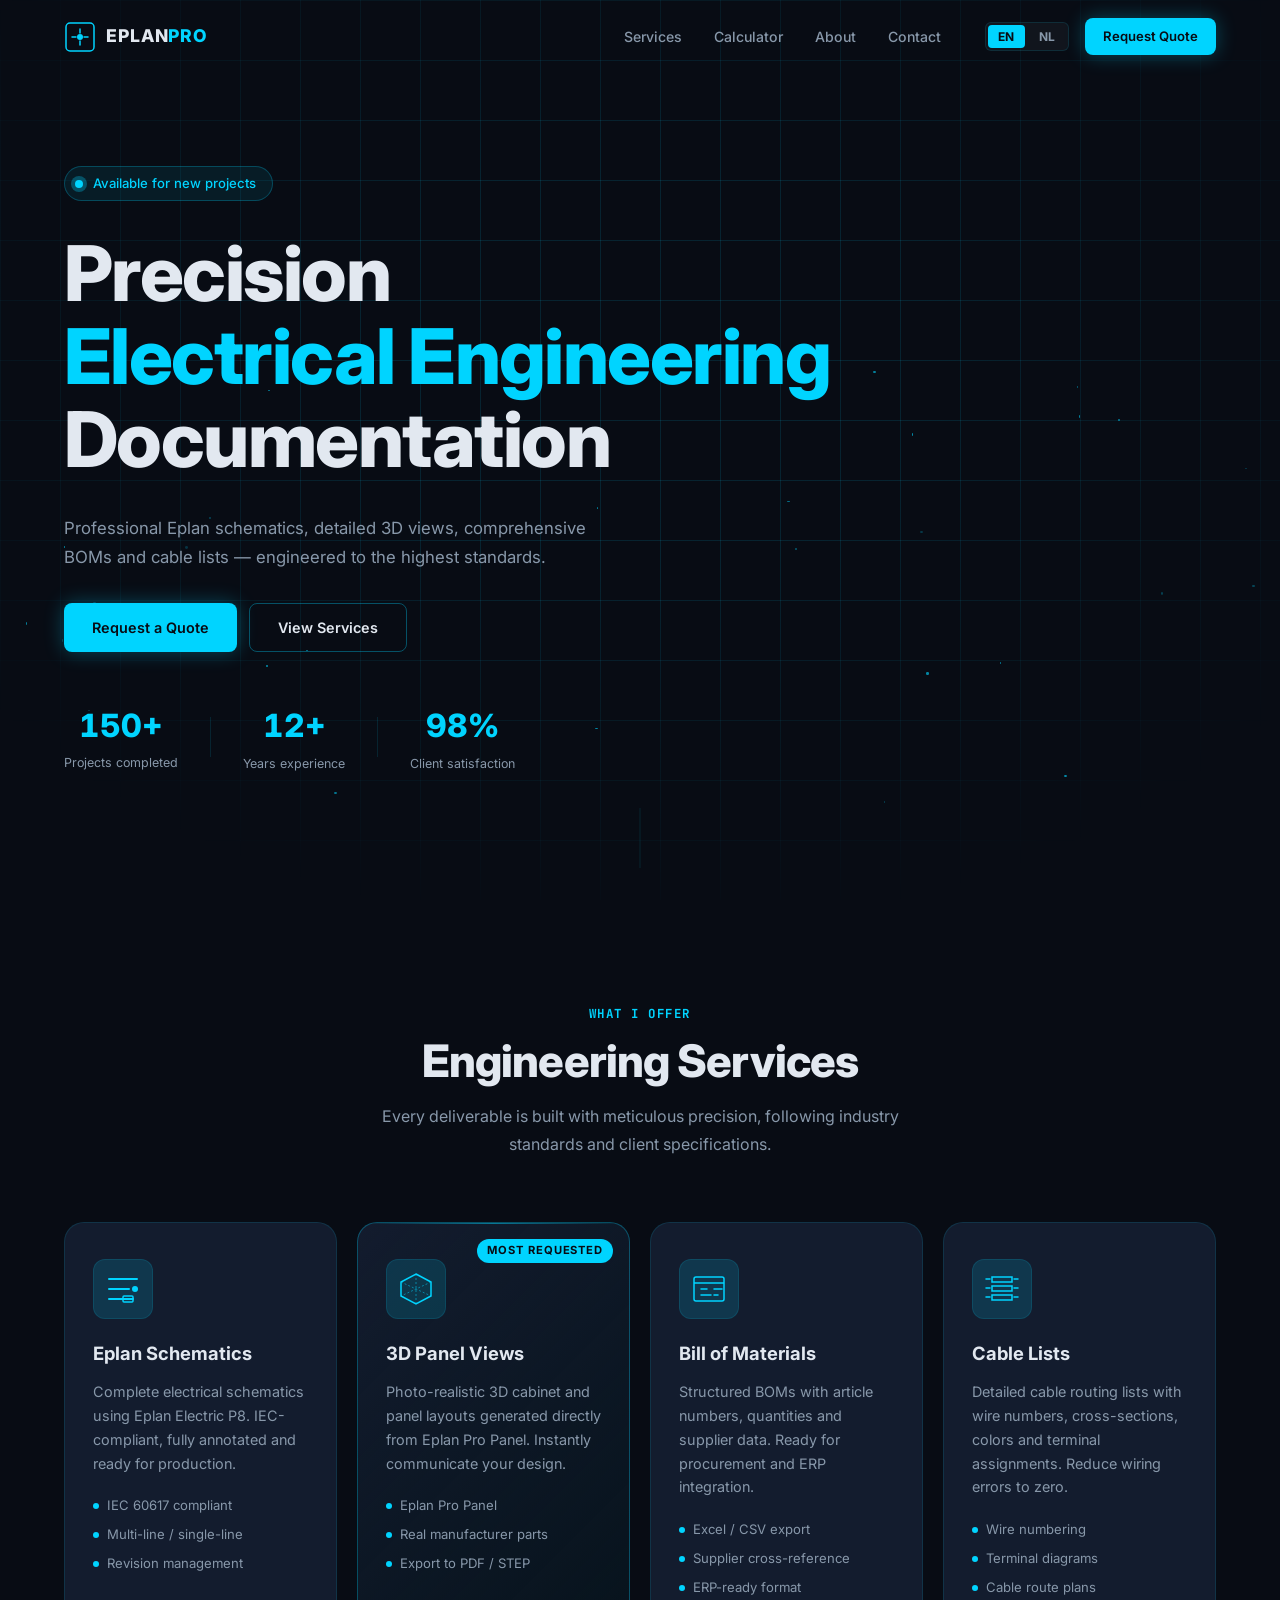
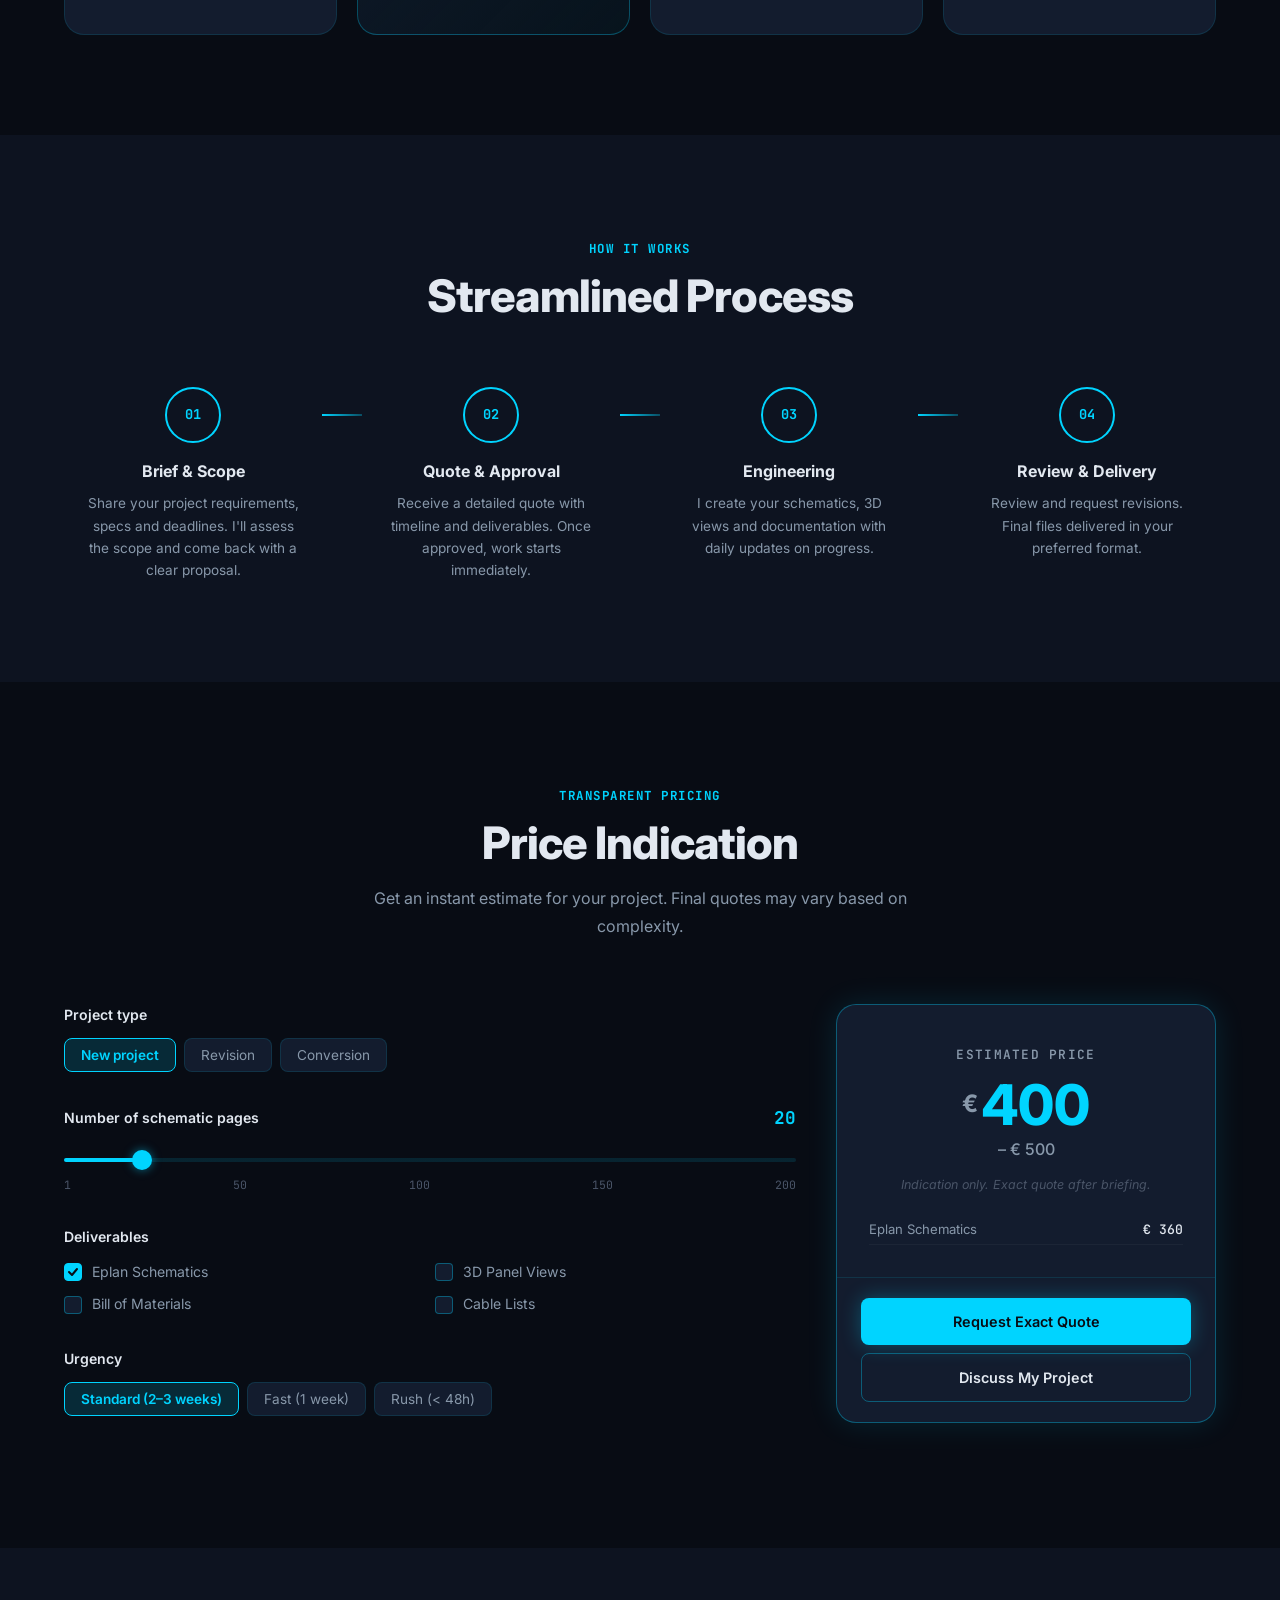
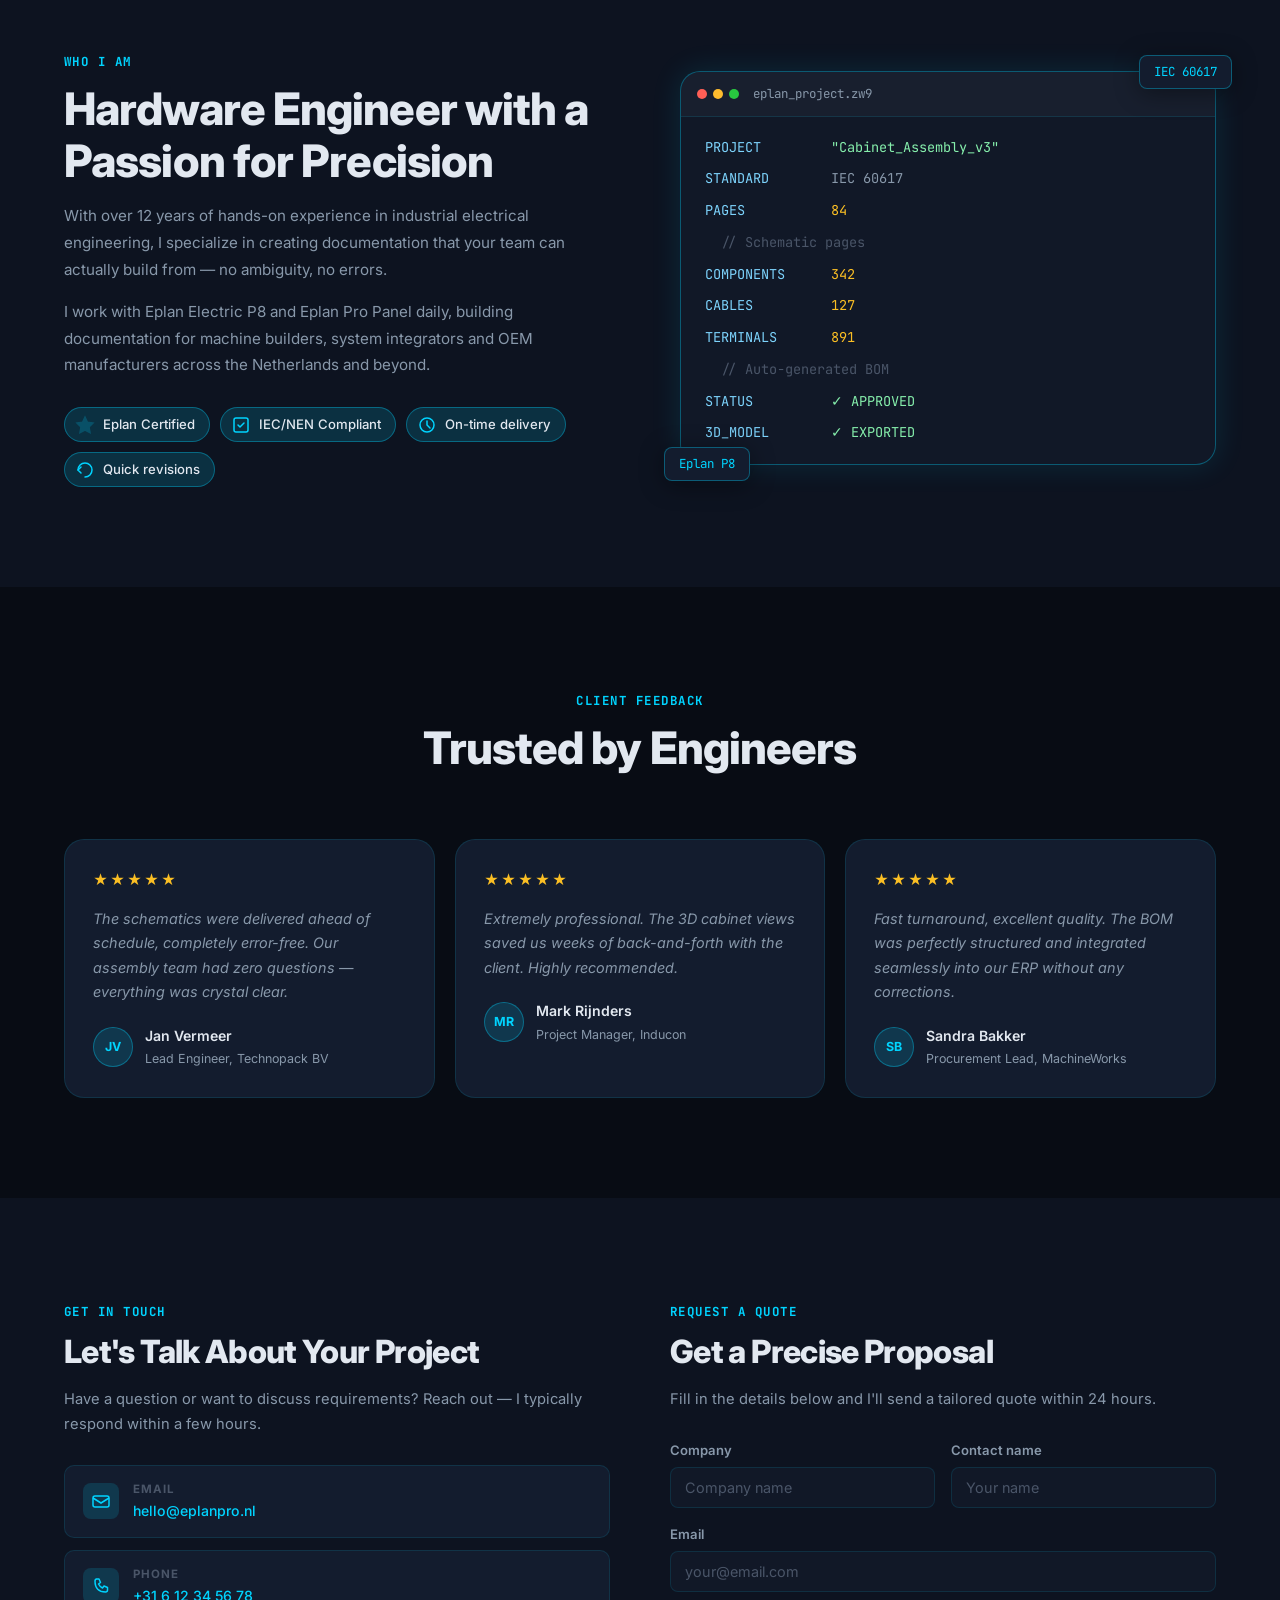
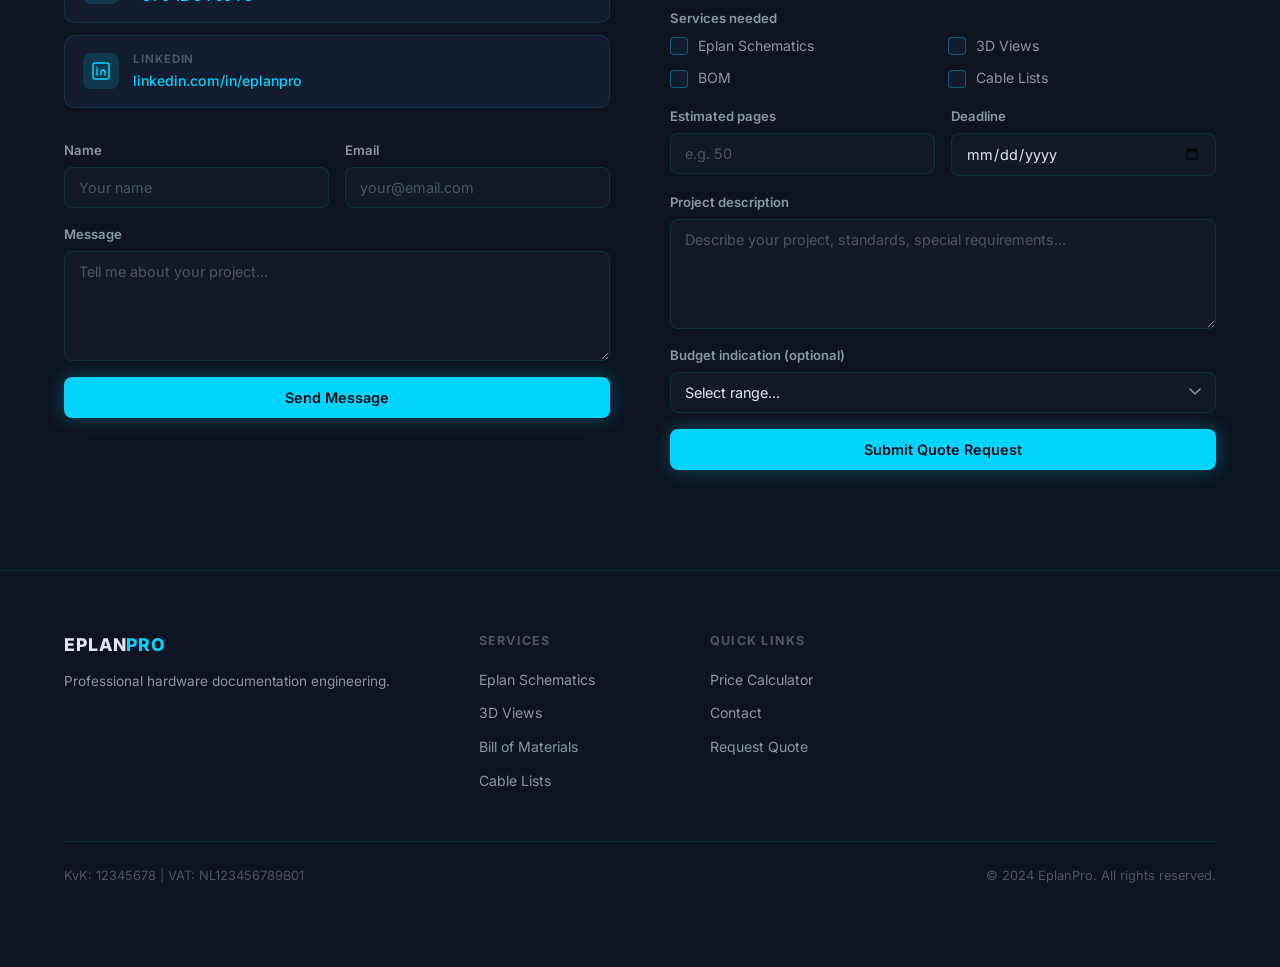
==== index.html @ 6e8008d4 "Add professional hardware engineering website Single-page site with EN/NL language toggle, interacti" ====
<!DOCTYPE html>
<html lang="en">
<head>
  <meta charset="UTF-8" />
  <meta name="viewport" content="width=device-width, initial-scale=1.0" />
  <title>EPLAN Engineering | Professional Hardware Documentation</title>
  <meta name="description" content="Professional Eplan schematics, 3D views, BOMs and cable lists for industrial hardware engineering projects." />
  <link rel="preconnect" href="https://fonts.googleapis.com" />
  <link href="https://fonts.googleapis.com/css2?family=Inter:wght@300;400;500;600;700;800&family=JetBrains+Mono:wght@400;500&display=swap" rel="stylesheet" />
  <link rel="stylesheet" href="styles.css" />
</head>
<body>

  <!-- Navigation -->
  <nav class="nav" id="nav">
    <div class="nav__inner">
      <a href="#" class="nav__logo">
        <span class="nav__logo-icon">
          <svg width="32" height="32" viewBox="0 0 32 32" fill="none">
            <rect x="2" y="2" width="28" height="28" rx="4" stroke="#00d4ff" stroke-width="1.5"/>
            <path d="M8 16h4M20 16h4M16 8v4M16 20v4" stroke="#00d4ff" stroke-width="1.5" stroke-linecap="round"/>
            <circle cx="16" cy="16" r="3" fill="#00d4ff"/>
          </svg>
        </span>
        <span class="nav__logo-text">EPLAN<span class="accent">PRO</span></span>
      </a>

      <ul class="nav__links">
        <li><a href="#services" class="nav__link" data-en="Services" data-nl="Diensten">Services</a></li>
        <li><a href="#calculator" class="nav__link" data-en="Calculator" data-nl="Calculator">Calculator</a></li>
        <li><a href="#about" class="nav__link" data-en="About" data-nl="Over mij">About</a></li>
        <li><a href="#contact" class="nav__link" data-en="Contact" data-nl="Contact">Contact</a></li>
      </ul>

      <div class="nav__actions">
        <div class="lang-switcher">
          <button class="lang-btn active" data-lang="en">EN</button>
          <span class="lang-divider">|</span>
          <button class="lang-btn" data-lang="nl">NL</button>
        </div>
        <a href="#quote" class="btn btn--primary btn--sm" data-en="Request Quote" data-nl="Offerte aanvragen">Request Quote</a>
      </div>

      <button class="nav__hamburger" id="hamburger" aria-label="Menu">
        <span></span><span></span><span></span>
      </button>
    </div>
  </nav>

  <!-- Mobile Menu -->
  <div class="mobile-menu" id="mobileMenu">
    <ul>
      <li><a href="#services" class="mobile-link" data-en="Services" data-nl="Diensten">Services</a></li>
      <li><a href="#calculator" class="mobile-link" data-en="Calculator" data-nl="Calculator">Calculator</a></li>
      <li><a href="#about" class="mobile-link" data-en="About" data-nl="Over mij">About</a></li>
      <li><a href="#contact" class="mobile-link" data-en="Contact" data-nl="Contact">Contact</a></li>
      <li><a href="#quote" class="mobile-link mobile-link--cta" data-en="Request Quote" data-nl="Offerte aanvragen">Request Quote</a></li>
    </ul>
  </div>

  <!-- Hero -->
  <section class="hero" id="home">
    <div class="hero__grid"></div>
    <div class="hero__particles" id="particles"></div>
    <div class="container hero__inner">
      <div class="hero__badge">
        <span class="pulse"></span>
        <span data-en="Available for new projects" data-nl="Beschikbaar voor nieuwe projecten">Available for new projects</span>
      </div>
      <h1 class="hero__title">
        <span class="hero__title-line" data-en="Precision" data-nl="Precisie">Precision</span>
        <span class="hero__title-line hero__title-line--accent" data-en="Electrical Engineering" data-nl="Elektrotechnisch">Electrical Engineering</span>
        <span class="hero__title-line" data-en="Documentation" data-nl="Documentatie">Documentation</span>
      </h1>
      <p class="hero__sub" data-en="Professional Eplan schematics, detailed 3D views, comprehensive BOMs and cable lists — engineered to the highest standards." data-nl="Professionele Eplan schema's, gedetailleerde 3D-aanzichten, uitgebreide stuklijsten en kabellijsten — ontworpen volgens de hoogste normen.">
        Professional Eplan schematics, detailed 3D views, comprehensive BOMs and cable lists — engineered to the highest standards.
      </p>
      <div class="hero__cta">
        <a href="#quote" class="btn btn--primary" data-en="Request a Quote" data-nl="Offerte aanvragen">Request a Quote</a>
        <a href="#services" class="btn btn--ghost" data-en="View Services" data-nl="Bekijk diensten">View Services</a>
      </div>
      <div class="hero__stats">
        <div class="stat">
          <span class="stat__num counter" data-target="150">0</span><span class="stat__num">+</span>
          <span class="stat__label" data-en="Projects completed" data-nl="Projecten afgerond">Projects completed</span>
        </div>
        <div class="stat__divider"></div>
        <div class="stat">
          <span class="stat__num counter" data-target="12">0</span><span class="stat__num">+</span>
          <span class="stat__label" data-en="Years experience" data-nl="Jaar ervaring">Years experience</span>
        </div>
        <div class="stat__divider"></div>
        <div class="stat">
          <span class="stat__num counter" data-target="98">0</span><span class="stat__num">%</span>
          <span class="stat__label" data-en="Client satisfaction" data-nl="Klanttevredenheid">Client satisfaction</span>
        </div>
      </div>
    </div>
    <div class="hero__scroll">
      <div class="scroll-indicator">
        <div class="scroll-indicator__line"></div>
      </div>
    </div>
  </section>

  <!-- Services -->
  <section class="section" id="services">
    <div class="container">
      <div class="section__header reveal">
        <span class="section__tag" data-en="What I offer" data-nl="Wat ik aanbied">What I offer</span>
        <h2 class="section__title" data-en="Engineering Services" data-nl="Engineering Diensten">Engineering Services</h2>
        <p class="section__sub" data-en="Every deliverable is built with meticulous precision, following industry standards and client specifications." data-nl="Elk resultaat wordt gebouwd met nauwkeurigheid, conform industrienormen en klantspecificaties.">Every deliverable is built with meticulous precision, following industry standards and client specifications.</p>
      </div>

      <div class="services-grid">
        <div class="service-card reveal">
          <div class="service-card__icon">
            <svg width="40" height="40" viewBox="0 0 40 40" fill="none">
              <path d="M6 10h28M6 20h20M6 30h24" stroke="#00d4ff" stroke-width="2" stroke-linecap="round"/>
              <circle cx="32" cy="20" r="3" fill="#00d4ff"/>
              <rect x="20" y="27" width="10" height="6" rx="1" stroke="#00d4ff" stroke-width="1.5"/>
            </svg>
          </div>
          <h3 class="service-card__title" data-en="Eplan Schematics" data-nl="Eplan Schema's">Eplan Schematics</h3>
          <p class="service-card__desc" data-en="Complete electrical schematics using Eplan Electric P8. IEC-compliant, fully annotated and ready for production." data-nl="Volledige elektrische schema's met Eplan Electric P8. IEC-conform, volledig geannoteerd en klaar voor productie.">Complete electrical schematics using Eplan Electric P8. IEC-compliant, fully annotated and ready for production.</p>
          <ul class="service-card__features">
            <li data-en="IEC 60617 compliant" data-nl="IEC 60617 conform">IEC 60617 compliant</li>
            <li data-en="Multi-line / single-line" data-nl="Meerlijnig / eenlijnig">Multi-line / single-line</li>
            <li data-en="Revision management" data-nl="Revisiebeheer">Revision management</li>
          </ul>
        </div>

        <div class="service-card service-card--featured reveal">
          <div class="service-card__badge" data-en="Most requested" data-nl="Meest gevraagd">Most requested</div>
          <div class="service-card__icon">
            <svg width="40" height="40" viewBox="0 0 40 40" fill="none">
              <path d="M20 5L35 13V27L20 35L5 27V13L20 5Z" stroke="#00d4ff" stroke-width="1.5"/>
              <path d="M20 5V35M5 13L35 27M35 13L5 27" stroke="#00d4ff" stroke-width="1" stroke-dasharray="2 2" opacity="0.5"/>
            </svg>
          </div>
          <h3 class="service-card__title" data-en="3D Panel Views" data-nl="3D Paneelaanzichten">3D Panel Views</h3>
          <p class="service-card__desc" data-en="Photo-realistic 3D cabinet and panel layouts generated directly from Eplan Pro Panel. Instantly communicate your design." data-nl="Fotorealistische 3D-kast- en paneelindelingen gegenereerd vanuit Eplan Pro Panel. Communiceer uw ontwerp direct.">Photo-realistic 3D cabinet and panel layouts generated directly from Eplan Pro Panel. Instantly communicate your design.</p>
          <ul class="service-card__features">
            <li data-en="Eplan Pro Panel" data-nl="Eplan Pro Panel">Eplan Pro Panel</li>
            <li data-en="Real manufacturer parts" data-nl="Echte fabrikantcomponenten">Real manufacturer parts</li>
            <li data-en="Export to PDF / STEP" data-nl="Export naar PDF / STEP">Export to PDF / STEP</li>
          </ul>
        </div>

        <div class="service-card reveal">
          <div class="service-card__icon">
            <svg width="40" height="40" viewBox="0 0 40 40" fill="none">
              <rect x="5" y="8" width="30" height="24" rx="2" stroke="#00d4ff" stroke-width="1.5"/>
              <path d="M5 14h30" stroke="#00d4ff" stroke-width="1.5"/>
              <path d="M12 20h6M12 26h10" stroke="#00d4ff" stroke-width="1.5" stroke-linecap="round"/>
              <path d="M25 20h8M25 26h4" stroke="#00d4ff" stroke-width="1.5" stroke-linecap="round"/>
            </svg>
          </div>
          <h3 class="service-card__title" data-en="Bill of Materials" data-nl="Stuklijst (BOM)">Bill of Materials</h3>
          <p class="service-card__desc" data-en="Structured BOMs with article numbers, quantities and supplier data. Ready for procurement and ERP integration." data-nl="Gestructureerde stuklijsten met artikelnummers, hoeveelheden en leveranciersgegevens. Klaar voor inkoop en ERP-integratie.">Structured BOMs with article numbers, quantities and supplier data. Ready for procurement and ERP integration.</p>
          <ul class="service-card__features">
            <li data-en="Excel / CSV export" data-nl="Excel / CSV export">Excel / CSV export</li>
            <li data-en="Supplier cross-reference" data-nl="Leveranciers kruisverwijzing">Supplier cross-reference</li>
            <li data-en="ERP-ready format" data-nl="ERP-gereed formaat">ERP-ready format</li>
          </ul>
        </div>

        <div class="service-card reveal">
          <div class="service-card__icon">
            <svg width="40" height="40" viewBox="0 0 40 40" fill="none">
              <path d="M10 8h20v5H10zM10 17h20v5H10zM10 26h20v5H10z" stroke="#00d4ff" stroke-width="1.5" rx="1"/>
              <path d="M8 10H4M8 19H4M8 28H4" stroke="#00d4ff" stroke-width="1.5" stroke-linecap="round"/>
              <path d="M32 10h4M32 19h4M32 28h4" stroke="#00d4ff" stroke-width="1.5" stroke-linecap="round"/>
            </svg>
          </div>
          <h3 class="service-card__title" data-en="Cable Lists" data-nl="Kabellijsten">Cable Lists</h3>
          <p class="service-card__desc" data-en="Detailed cable routing lists with wire numbers, cross-sections, colors and terminal assignments. Reduce wiring errors to zero." data-nl="Gedetailleerde kabelrouteringslijsten met draadnummers, doorsneden, kleuren en klemmentoewijzingen. Bedradingsfouten tot nul reduceren.">Detailed cable routing lists with wire numbers, cross-sections, colors and terminal assignments. Reduce wiring errors to zero.</p>
          <ul class="service-card__features">
            <li data-en="Wire numbering" data-nl="Draadnummering">Wire numbering</li>
            <li data-en="Terminal diagrams" data-nl="Klemmendiagrammen">Terminal diagrams</li>
            <li data-en="Cable route plans" data-nl="Kabelrouteringsplannen">Cable route plans</li>
          </ul>
        </div>
      </div>
    </div>
  </section>

  <!-- Process -->
  <section class="section section--dark" id="process">
    <div class="container">
      <div class="section__header reveal">
        <span class="section__tag" data-en="How it works" data-nl="Hoe het werkt">How it works</span>
        <h2 class="section__title" data-en="Streamlined Process" data-nl="Gestroomlijnd Proces">Streamlined Process</h2>
      </div>
      <div class="process-steps">
        <div class="process-step reveal">
          <div class="process-step__num">01</div>
          <div class="process-step__content">
            <h4 data-en="Brief & Scope" data-nl="Briefing & Scope">Brief & Scope</h4>
            <p data-en="Share your project requirements, specs and deadlines. I'll assess the scope and come back with a clear proposal." data-nl="Deel uw projectvereisten, specificaties en deadlines. Ik beoordeel de scope en kom terug met een duidelijk voorstel.">Share your project requirements, specs and deadlines. I'll assess the scope and come back with a clear proposal.</p>
          </div>
        </div>
        <div class="process-connector"></div>
        <div class="process-step reveal">
          <div class="process-step__num">02</div>
          <div class="process-step__content">
            <h4 data-en="Quote & Approval" data-nl="Offerte & Goedkeuring">Quote & Approval</h4>
            <p data-en="Receive a detailed quote with timeline and deliverables. Once approved, work starts immediately." data-nl="Ontvang een gedetailleerde offerte met planning en resultaten. Na goedkeuring beginnen we direct.">Receive a detailed quote with timeline and deliverables. Once approved, work starts immediately.</p>
          </div>
        </div>
        <div class="process-connector"></div>
        <div class="process-step reveal">
          <div class="process-step__num">03</div>
          <div class="process-step__content">
            <h4 data-en="Engineering" data-nl="Engineering">Engineering</h4>
            <p data-en="I create your schematics, 3D views and documentation with daily updates on progress." data-nl="Ik maak uw schema's, 3D-aanzichten en documentatie met dagelijkse voortgangsupdates.">I create your schematics, 3D views and documentation with daily updates on progress.</p>
          </div>
        </div>
        <div class="process-connector"></div>
        <div class="process-step reveal">
          <div class="process-step__num">04</div>
          <div class="process-step__content">
            <h4 data-en="Review & Delivery" data-nl="Review & Oplevering">Review & Delivery</h4>
            <p data-en="Review and request revisions. Final files delivered in your preferred format." data-nl="Review en verzoek om revisies. Definitieve bestanden geleverd in uw gewenste formaat.">Review and request revisions. Final files delivered in your preferred format.</p>
          </div>
        </div>
      </div>
    </div>
  </section>

  <!-- Calculator -->
  <section class="section" id="calculator">
    <div class="container">
      <div class="section__header reveal">
        <span class="section__tag" data-en="Transparent pricing" data-nl="Transparante prijzen">Transparent pricing</span>
        <h2 class="section__title" data-en="Price Indication" data-nl="Prijsindicatie">Price Indication</h2>
        <p class="section__sub" data-en="Get an instant estimate for your project. Final quotes may vary based on complexity." data-nl="Ontvang direct een schatting voor uw project. Definitieve offertes kunnen variëren op basis van complexiteit.">Get an instant estimate for your project. Final quotes may vary based on complexity.</p>
      </div>

      <div class="calculator reveal">
        <div class="calculator__form">
          <div class="calc-group">
            <label class="calc-label" data-en="Project type" data-nl="Projecttype">Project type</label>
            <div class="calc-options">
              <button class="calc-option active" data-value="new" data-en="New project" data-nl="Nieuw project">New project</button>
              <button class="calc-option" data-value="revision" data-en="Revision" data-nl="Revisie">Revision</button>
              <button class="calc-option" data-value="conversion" data-en="Conversion" data-nl="Conversie">Conversion</button>
            </div>
          </div>

          <div class="calc-group">
            <label class="calc-label">
              <span data-en="Number of schematic pages" data-nl="Aantal schematicapagina's">Number of schematic pages</span>
              <span class="calc-value-display" id="pagesDisplay">20</span>
            </label>
            <input type="range" class="calc-slider" id="pagesSlider" min="1" max="200" value="20" />
            <div class="calc-slider-labels">
              <span>1</span><span>50</span><span>100</span><span>150</span><span>200</span>
            </div>
          </div>

          <div class="calc-group">
            <label class="calc-label" data-en="Deliverables" data-nl="Resultaten">Deliverables</label>
            <div class="calc-checks">
              <label class="calc-check">
                <input type="checkbox" checked id="chk-schematics" />
                <span class="calc-check__box"></span>
                <span data-en="Eplan Schematics" data-nl="Eplan Schema's">Eplan Schematics</span>
              </label>
              <label class="calc-check">
                <input type="checkbox" id="chk-3d" />
                <span class="calc-check__box"></span>
                <span data-en="3D Panel Views" data-nl="3D Paneelaanzichten">3D Panel Views</span>
              </label>
              <label class="calc-check">
                <input type="checkbox" id="chk-bom" />
                <span class="calc-check__box"></span>
                <span data-en="Bill of Materials" data-nl="Stuklijst">Bill of Materials</span>
              </label>
              <label class="calc-check">
                <input type="checkbox" id="chk-cables" />
                <span class="calc-check__box"></span>
                <span data-en="Cable Lists" data-nl="Kabellijsten">Cable Lists</span>
              </label>
            </div>
          </div>

          <div class="calc-group">
            <label class="calc-label" data-en="Urgency" data-nl="Urgentie">Urgency</label>
            <div class="calc-options">
              <button class="calc-option active" data-urgency="normal" data-en="Standard (2–3 weeks)" data-nl="Standaard (2–3 weken)">Standard (2–3 weeks)</button>
              <button class="calc-option" data-urgency="fast" data-en="Fast (1 week)" data-nl="Snel (1 week)">Fast (1 week)</button>
              <button class="calc-option" data-urgency="rush" data-en="Rush (< 48h)" data-nl="Spoed (< 48u)">Rush (&lt; 48h)</button>
            </div>
          </div>
        </div>

        <div class="calculator__result">
          <div class="calc-result-card">
            <div class="calc-result-card__inner">
              <div class="calc-result-label" data-en="Estimated price" data-nl="Geschatte prijs">Estimated price</div>
              <div class="calc-result-price">
                <span class="currency">€</span>
                <span class="amount" id="calcAmount">1.200</span>
              </div>
              <div class="calc-result-range" id="calcRange">– € 1.800</div>
              <div class="calc-result-note" data-en="Indication only. Exact quote after briefing." data-nl="Slechts indicatief. Exacte offerte na briefing.">Indication only. Exact quote after briefing.</div>
              <div class="calc-result-breakdown" id="calcBreakdown"></div>
            </div>
            <div class="calc-result-actions">
              <a href="#quote" class="btn btn--primary btn--full" data-en="Request Exact Quote" data-nl="Exacte offerte aanvragen">Request Exact Quote</a>
              <a href="#contact" class="btn btn--ghost btn--full" data-en="Discuss My Project" data-nl="Bespreek mijn project">Discuss My Project</a>
            </div>
          </div>
        </div>
      </div>
    </div>
  </section>

  <!-- About / Trust -->
  <section class="section section--dark" id="about">
    <div class="container">
      <div class="about-grid">
        <div class="about-content reveal">
          <span class="section__tag" data-en="Who I am" data-nl="Wie ik ben">Who I am</span>
          <h2 class="section__title" data-en="Hardware Engineer with a Passion for Precision" data-nl="Hardware Engineer met Passie voor Precisie">Hardware Engineer with a Passion for Precision</h2>
          <p data-en="With over 12 years of hands-on experience in industrial electrical engineering, I specialize in creating documentation that your team can actually build from — no ambiguity, no errors." data-nl="Met meer dan 12 jaar praktijkervaring in industriële elektrotechniek ben ik gespecialiseerd in het maken van documentatie waar uw team daadwerkelijk mee kan bouwen — geen ambiguïteit, geen fouten.">
            With over 12 years of hands-on experience in industrial electrical engineering, I specialize in creating documentation that your team can actually build from — no ambiguity, no errors.
          </p>
          <p data-en="I work with Eplan Electric P8 and Eplan Pro Panel daily, building documentation for machine builders, system integrators and OEM manufacturers across the Netherlands and beyond." data-nl="Ik werk dagelijks met Eplan Electric P8 en Eplan Pro Panel en bouw documentatie voor machinebouwers, systeemintegratoren en OEM-fabrikanten in Nederland en daarbuiten.">
            I work with Eplan Electric P8 and Eplan Pro Panel daily, building documentation for machine builders, system integrators and OEM manufacturers across the Netherlands and beyond.
          </p>
          <div class="trust-badges">
            <div class="trust-badge">
              <svg width="20" height="20" viewBox="0 0 20 20" fill="none"><path d="M10 2L12.4 7.2L18 8.1L14 12L15 17.7L10 15L5 17.7L6 12L2 8.1L7.6 7.2L10 2Z" fill="#00d4ff" opacity="0.2" stroke="#00d4ff" stroke-width="1.5"/></svg>
              <span data-en="Eplan Certified" data-nl="Eplan Gecertificeerd">Eplan Certified</span>
            </div>
            <div class="trust-badge">
              <svg width="20" height="20" viewBox="0 0 20 20" fill="none"><rect x="3" y="3" width="14" height="14" rx="2" stroke="#00d4ff" stroke-width="1.5"/><path d="M7 10l2 2 4-4" stroke="#00d4ff" stroke-width="1.5" stroke-linecap="round" stroke-linejoin="round"/></svg>
              <span data-en="IEC/NEN Compliant" data-nl="IEC/NEN Conform">IEC/NEN Compliant</span>
            </div>
            <div class="trust-badge">
              <svg width="20" height="20" viewBox="0 0 20 20" fill="none"><circle cx="10" cy="10" r="7" stroke="#00d4ff" stroke-width="1.5"/><path d="M10 6v4l3 3" stroke="#00d4ff" stroke-width="1.5" stroke-linecap="round"/></svg>
              <span data-en="On-time delivery" data-nl="Op tijd geleverd">On-time delivery</span>
            </div>
            <div class="trust-badge">
              <svg width="20" height="20" viewBox="0 0 20 20" fill="none"><path d="M3 10C3 6.13 6.13 3 10 3s7 3.13 7 7-3.13 7-7 7" stroke="#00d4ff" stroke-width="1.5" stroke-linecap="round"/><path d="M3 10l3-3M3 10l3 3" stroke="#00d4ff" stroke-width="1.5" stroke-linecap="round" stroke-linejoin="round"/></svg>
              <span data-en="Quick revisions" data-nl="Snelle revisies">Quick revisions</span>
            </div>
          </div>
        </div>
        <div class="about-visual reveal">
          <div class="tech-card">
            <div class="tech-card__header">
              <span class="tech-card__dot tech-card__dot--red"></span>
              <span class="tech-card__dot tech-card__dot--yellow"></span>
              <span class="tech-card__dot tech-card__dot--green"></span>
              <span class="tech-card__title">eplan_project.zw9</span>
            </div>
            <div class="tech-card__body">
              <div class="code-line"><span class="code-key">PROJECT</span> <span class="code-str">"Cabinet_Assembly_v3"</span></div>
              <div class="code-line"><span class="code-key">STANDARD</span> <span class="code-val">IEC 60617</span></div>
              <div class="code-line"><span class="code-key">PAGES</span> <span class="code-num">84</span></div>
              <div class="code-line code-indent"><span class="code-comment">// Schematic pages</span></div>
              <div class="code-line"><span class="code-key">COMPONENTS</span> <span class="code-num">342</span></div>
              <div class="code-line"><span class="code-key">CABLES</span> <span class="code-num">127</span></div>
              <div class="code-line"><span class="code-key">TERMINALS</span> <span class="code-num">891</span></div>
              <div class="code-line code-indent"><span class="code-comment">// Auto-generated BOM</span></div>
              <div class="code-line"><span class="code-key">STATUS</span> <span class="code-ok">✓ APPROVED</span></div>
              <div class="code-line"><span class="code-key">3D_MODEL</span> <span class="code-ok">✓ EXPORTED</span></div>
            </div>
          </div>
          <div class="tech-float tech-float--1">
            <span class="code-mono">IEC 60617</span>
          </div>
          <div class="tech-float tech-float--2">
            <span class="code-mono">Eplan P8</span>
          </div>
        </div>
      </div>
    </div>
  </section>

  <!-- Testimonials -->
  <section class="section" id="testimonials">
    <div class="container">
      <div class="section__header reveal">
        <span class="section__tag" data-en="Client feedback" data-nl="Klantfeedback">Client feedback</span>
        <h2 class="section__title" data-en="Trusted by Engineers" data-nl="Vertrouwd door Engineers">Trusted by Engineers</h2>
      </div>
      <div class="testimonials-grid">
        <div class="testimonial reveal">
          <div class="testimonial__stars">★★★★★</div>
          <p class="testimonial__text" data-en="The schematics were delivered ahead of schedule, completely error-free. Our assembly team had zero questions — everything was crystal clear." data-nl="De schema's werden voor de planning geleverd, volledig foutloos. Ons assemblageteam had geen enkele vraag — alles was glashelder.">"The schematics were delivered ahead of schedule, completely error-free. Our assembly team had zero questions — everything was crystal clear."</p>
          <div class="testimonial__author">
            <div class="testimonial__avatar">JV</div>
            <div>
              <div class="testimonial__name">Jan Vermeer</div>
              <div class="testimonial__role" data-en="Lead Engineer, Technopack BV" data-nl="Lead Engineer, Technopack BV">Lead Engineer, Technopack BV</div>
            </div>
          </div>
        </div>
        <div class="testimonial reveal">
          <div class="testimonial__stars">★★★★★</div>
          <p class="testimonial__text" data-en="Extremely professional. The 3D cabinet views saved us weeks of back-and-forth with the client. Highly recommended." data-nl="Uiterst professioneel. De 3D-kastaanzichten bespaarden ons weken van heen-en-weer communicatie met de klant. Sterk aanbevolen.">"Extremely professional. The 3D cabinet views saved us weeks of back-and-forth with the client. Highly recommended."</p>
          <div class="testimonial__author">
            <div class="testimonial__avatar">MR</div>
            <div>
              <div class="testimonial__name">Mark Rijnders</div>
              <div class="testimonial__role" data-en="Project Manager, Inducon" data-nl="Projectmanager, Inducon">Project Manager, Inducon</div>
            </div>
          </div>
        </div>
        <div class="testimonial reveal">
          <div class="testimonial__stars">★★★★★</div>
          <p class="testimonial__text" data-en="Fast turnaround, excellent quality. The BOM was perfectly structured and integrated seamlessly into our ERP without any corrections." data-nl="Snelle doorlooptijd, uitstekende kwaliteit. De stuklijst was perfect gestructureerd en integreerde naadloos in ons ERP zonder correcties.">"Fast turnaround, excellent quality. The BOM was perfectly structured and integrated seamlessly into our ERP without any corrections."</p>
          <div class="testimonial__author">
            <div class="testimonial__avatar">SB</div>
            <div>
              <div class="testimonial__name">Sandra Bakker</div>
              <div class="testimonial__role" data-en="Procurement Lead, MachineWorks" data-nl="Inkoopleider, MachineWorks">Procurement Lead, MachineWorks</div>
            </div>
          </div>
        </div>
      </div>
    </div>
  </section>

  <!-- Contact & Quote -->
  <section class="section section--dark" id="contact">
    <div class="container">
      <div class="contact-grid">
        <!-- Get in touch -->
        <div class="contact-block reveal">
          <span class="section__tag" data-en="Get in touch" data-nl="Neem contact op">Get in touch</span>
          <h2 class="section__title" data-en="Let's Talk About Your Project" data-nl="Laten We Praten Over Uw Project">Let's Talk About Your Project</h2>
          <p data-en="Have a question or want to discuss requirements? Reach out — I typically respond within a few hours." data-nl="Heeft u een vraag of wilt u de vereisten bespreken? Neem contact op — ik reageer doorgaans binnen een paar uur.">Have a question or want to discuss requirements? Reach out — I typically respond within a few hours.</p>

          <div class="contact-methods">
            <a href="mailto:hello@eplanpro.nl" class="contact-method">
              <div class="contact-method__icon">
                <svg width="20" height="20" viewBox="0 0 20 20" fill="none"><rect x="2" y="5" width="16" height="11" rx="2" stroke="#00d4ff" stroke-width="1.5"/><path d="M2 7l8 5 8-5" stroke="#00d4ff" stroke-width="1.5"/></svg>
              </div>
              <div>
                <div class="contact-method__label" data-en="Email" data-nl="E-mail">Email</div>
                <div class="contact-method__val">hello@eplanpro.nl</div>
              </div>
            </a>
            <a href="tel:+31612345678" class="contact-method">
              <div class="contact-method__icon">
                <svg width="20" height="20" viewBox="0 0 20 20" fill="none"><path d="M5 3h3l1.5 3.5-2 1.5a9 9 0 004 4l1.5-2 3.5 1.5V14c0 1.1-.9 2-2 2C7.7 16 4 12.3 4 5c0-1.1.9-2 2-2z" stroke="#00d4ff" stroke-width="1.5" stroke-linejoin="round"/></svg>
              </div>
              <div>
                <div class="contact-method__label" data-en="Phone" data-nl="Telefoon">Phone</div>
                <div class="contact-method__val">+31 6 12 34 56 78</div>
              </div>
            </a>
            <a href="https://linkedin.com" class="contact-method">
              <div class="contact-method__icon">
                <svg width="20" height="20" viewBox="0 0 20 20" fill="none"><rect x="2" y="2" width="16" height="16" rx="2" stroke="#00d4ff" stroke-width="1.5"/><path d="M6 8v6M6 6v.01M10 14v-3c0-1 .5-2 2-2s2 1 2 2v3" stroke="#00d4ff" stroke-width="1.5" stroke-linecap="round"/></svg>
              </div>
              <div>
                <div class="contact-method__label">LinkedIn</div>
                <div class="contact-method__val">linkedin.com/in/eplanpro</div>
              </div>
            </a>
          </div>

          <form class="contact-form" id="contactForm">
            <div class="form-row">
              <div class="form-group">
                <label class="form-label" data-en="Name" data-nl="Naam">Name</label>
                <input type="text" class="form-input" placeholder="Your name" data-placeholder-en="Your name" data-placeholder-nl="Uw naam" required />
              </div>
              <div class="form-group">
                <label class="form-label" data-en="Email" data-nl="E-mail">Email</label>
                <input type="email" class="form-input" placeholder="your@email.com" required />
              </div>
            </div>
            <div class="form-group">
              <label class="form-label" data-en="Message" data-nl="Bericht">Message</label>
              <textarea class="form-input form-textarea" placeholder="Tell me about your project..." data-placeholder-en="Tell me about your project..." data-placeholder-nl="Vertel me over uw project..." required></textarea>
            </div>
            <button type="submit" class="btn btn--primary btn--full" data-en="Send Message" data-nl="Bericht verzenden">Send Message</button>
          </form>
          <div class="form-success" id="contactSuccess">
            <svg width="40" height="40" viewBox="0 0 40 40" fill="none"><circle cx="20" cy="20" r="18" stroke="#00d4ff" stroke-width="1.5"/><path d="M12 20l6 6 10-12" stroke="#00d4ff" stroke-width="2" stroke-linecap="round" stroke-linejoin="round"/></svg>
            <p data-en="Message sent! I'll be in touch soon." data-nl="Bericht verzonden! Ik neem snel contact op.">Message sent! I'll be in touch soon.</p>
          </div>
        </div>

        <!-- Request a Quote -->
        <div class="quote-block reveal" id="quote">
          <span class="section__tag" data-en="Request a Quote" data-nl="Offerte aanvragen">Request a Quote</span>
          <h2 class="section__title" data-en="Get a Precise Proposal" data-nl="Ontvang een Precieze Offerte">Get a Precise Proposal</h2>
          <p data-en="Fill in the details below and I'll send a tailored quote within 24 hours." data-nl="Vul de onderstaande details in en ik stuur binnen 24 uur een op maat gemaakte offerte.">Fill in the details below and I'll send a tailored quote within 24 hours.</p>

          <form class="quote-form" id="quoteForm">
            <div class="form-row">
              <div class="form-group">
                <label class="form-label" data-en="Company" data-nl="Bedrijf">Company</label>
                <input type="text" class="form-input" placeholder="Company name" data-placeholder-en="Company name" data-placeholder-nl="Bedrijfsnaam" />
              </div>
              <div class="form-group">
                <label class="form-label" data-en="Contact name" data-nl="Contactpersoon">Contact name</label>
                <input type="text" class="form-input" placeholder="Your name" data-placeholder-en="Your name" data-placeholder-nl="Uw naam" required />
              </div>
            </div>
            <div class="form-group">
              <label class="form-label" data-en="Email" data-nl="E-mail">Email</label>
              <input type="email" class="form-input" placeholder="your@email.com" required />
            </div>
            <div class="form-group">
              <label class="form-label" data-en="Services needed" data-nl="Benodigde diensten">Services needed</label>
              <div class="form-checks">
                <label class="calc-check">
                  <input type="checkbox" name="service" value="schematics" />
                  <span class="calc-check__box"></span>
                  <span data-en="Eplan Schematics" data-nl="Eplan Schema's">Eplan Schematics</span>
                </label>
                <label class="calc-check">
                  <input type="checkbox" name="service" value="3d" />
                  <span class="calc-check__box"></span>
                  <span data-en="3D Views" data-nl="3D-aanzichten">3D Views</span>
                </label>
                <label class="calc-check">
                  <input type="checkbox" name="service" value="bom" />
                  <span class="calc-check__box"></span>
                  <span data-en="BOM" data-nl="Stuklijst">BOM</span>
                </label>
                <label class="calc-check">
                  <input type="checkbox" name="service" value="cables" />
                  <span class="calc-check__box"></span>
                  <span data-en="Cable Lists" data-nl="Kabellijsten">Cable Lists</span>
                </label>
              </div>
            </div>
            <div class="form-row">
              <div class="form-group">
                <label class="form-label" data-en="Estimated pages" data-nl="Geschat aantal pagina's">Estimated pages</label>
                <input type="number" class="form-input" placeholder="e.g. 50" data-placeholder-en="e.g. 50" data-placeholder-nl="bijv. 50" min="1" />
              </div>
              <div class="form-group">
                <label class="form-label" data-en="Deadline" data-nl="Deadline">Deadline</label>
                <input type="date" class="form-input" />
              </div>
            </div>
            <div class="form-group">
              <label class="form-label" data-en="Project description" data-nl="Projectbeschrijving">Project description</label>
              <textarea class="form-input form-textarea" placeholder="Describe your project, standards, special requirements..." data-placeholder-en="Describe your project, standards, special requirements..." data-placeholder-nl="Beschrijf uw project, normen, speciale vereisten..."></textarea>
            </div>
            <div class="form-group">
              <label class="form-label" data-en="Budget indication (optional)" data-nl="Budgetindicatie (optioneel)">Budget indication (optional)</label>
              <select class="form-input form-select">
                <option value="" data-en="Select range..." data-nl="Selecteer bereik...">Select range...</option>
                <option value="<500" data-en="Under €500" data-nl="Onder €500">Under €500</option>
                <option value="500-2000" data-en="€500 – €2.000" data-nl="€500 – €2.000">€500 – €2.000</option>
                <option value="2000-5000" data-en="€2.000 – €5.000" data-nl="€2.000 – €5.000">€2.000 – €5.000</option>
                <option value=">5000" data-en="Over €5.000" data-nl="Boven €5.000">Over €5.000</option>
              </select>
            </div>
            <button type="submit" class="btn btn--primary btn--full" data-en="Submit Quote Request" data-nl="Offerteaanvraag indienen">Submit Quote Request</button>
          </form>
          <div class="form-success" id="quoteSuccess">
            <svg width="40" height="40" viewBox="0 0 40 40" fill="none"><circle cx="20" cy="20" r="18" stroke="#00d4ff" stroke-width="1.5"/><path d="M12 20l6 6 10-12" stroke="#00d4ff" stroke-width="2" stroke-linecap="round" stroke-linejoin="round"/></svg>
            <p data-en="Quote request sent! Expect my response within 24 hours." data-nl="Offerteaanvraag verzonden! Verwacht mijn reactie binnen 24 uur.">Quote request sent! Expect my response within 24 hours.</p>
          </div>
        </div>
      </div>
    </div>
  </section>

  <!-- Footer -->
  <footer class="footer">
    <div class="container">
      <div class="footer__inner">
        <div class="footer__brand">
          <span class="nav__logo-text">EPLAN<span class="accent">PRO</span></span>
          <p data-en="Professional hardware documentation engineering." data-nl="Professionele hardware documentatie engineering.">Professional hardware documentation engineering.</p>
        </div>
        <div class="footer__links">
          <h4 data-en="Services" data-nl="Diensten">Services</h4>
          <ul>
            <li><a href="#services" data-en="Eplan Schematics" data-nl="Eplan Schema's">Eplan Schematics</a></li>
            <li><a href="#services" data-en="3D Views" data-nl="3D-aanzichten">3D Views</a></li>
            <li><a href="#services" data-en="Bill of Materials" data-nl="Stuklijst">Bill of Materials</a></li>
            <li><a href="#services" data-en="Cable Lists" data-nl="Kabellijsten">Cable Lists</a></li>
          </ul>
        </div>
        <div class="footer__links">
          <h4 data-en="Quick Links" data-nl="Snelkoppelingen">Quick Links</h4>
          <ul>
            <li><a href="#calculator" data-en="Price Calculator" data-nl="Prijscalculator">Price Calculator</a></li>
            <li><a href="#contact" data-en="Contact" data-nl="Contact">Contact</a></li>
            <li><a href="#quote" data-en="Request Quote" data-nl="Offerte aanvragen">Request Quote</a></li>
          </ul>
        </div>
        <div class="footer__legal">
          <p data-en="KvK: 12345678 | VAT: NL123456789B01" data-nl="KvK: 12345678 | BTW: NL123456789B01">KvK: 12345678 | VAT: NL123456789B01</p>
          <p>© 2024 EplanPro. <span data-en="All rights reserved." data-nl="Alle rechten voorbehouden.">All rights reserved.</span></p>
        </div>
      </div>
    </div>
  </footer>

  <div class="progress-bar" id="progressBar"></div>

  <script src="script.js"></script>
</body>
</html>
---- styles.css ----
/* ============================================================
   EPLAN PRO — Styles
   ============================================================ */

:root {
  --accent: #00d4ff;
  --accent-dim: #0099bb;
  --accent-glow: rgba(0, 212, 255, 0.15);
  --bg: #080c14;
  --bg-2: #0d1320;
  --bg-3: #111827;
  --bg-card: #131c2e;
  --border: rgba(0, 212, 255, 0.12);
  --border-hover: rgba(0, 212, 255, 0.35);
  --text: #e2e8f0;
  --text-muted: #8898aa;
  --text-dim: #4a5568;
  --radius: 12px;
  --radius-lg: 20px;
  --shadow: 0 4px 24px rgba(0,0,0,0.4);
  --shadow-glow: 0 0 30px rgba(0, 212, 255, 0.12);
  --transition: 0.25s cubic-bezier(0.4, 0, 0.2, 1);
  --font: 'Inter', system-ui, sans-serif;
  --mono: 'JetBrains Mono', monospace;
}

*, *::before, *::after { box-sizing: border-box; margin: 0; padding: 0; }

html { scroll-behavior: smooth; font-size: 16px; }

body {
  font-family: var(--font);
  background: var(--bg);
  color: var(--text);
  line-height: 1.6;
  overflow-x: hidden;
}

::selection { background: var(--accent); color: var(--bg); }

a { color: inherit; text-decoration: none; }

img { max-width: 100%; display: block; }

/* ── Utilities ── */
.container {
  width: 100%;
  max-width: 1200px;
  margin: 0 auto;
  padding: 0 24px;
}

.accent { color: var(--accent); }

.btn {
  display: inline-flex;
  align-items: center;
  justify-content: center;
  gap: 8px;
  padding: 12px 28px;
  border-radius: 8px;
  font-family: var(--font);
  font-size: 0.9rem;
  font-weight: 600;
  cursor: pointer;
  border: none;
  transition: var(--transition);
  white-space: nowrap;
  position: relative;
  overflow: hidden;
}

.btn::before {
  content: '';
  position: absolute;
  inset: 0;
  background: rgba(255,255,255,0.06);
  opacity: 0;
  transition: opacity var(--transition);
}

.btn:hover::before { opacity: 1; }

.btn--primary {
  background: var(--accent);
  color: var(--bg);
  box-shadow: 0 0 20px rgba(0,212,255,0.3);
}

.btn--primary:hover {
  transform: translateY(-1px);
  box-shadow: 0 0 32px rgba(0,212,255,0.5);
}

.btn--ghost {
  background: transparent;
  color: var(--text);
  border: 1px solid var(--border-hover);
}

.btn--ghost:hover {
  border-color: var(--accent);
  color: var(--accent);
  transform: translateY(-1px);
}

.btn--sm { padding: 8px 18px; font-size: 0.82rem; }
.btn--full { width: 100%; }

/* ── Progress Bar ── */
.progress-bar {
  position: fixed;
  top: 0;
  left: 0;
  height: 2px;
  width: 0%;
  background: var(--accent);
  z-index: 9999;
  transition: width 0.1s linear;
  box-shadow: 0 0 8px var(--accent);
}

/* ── Nav ── */
.nav {
  position: fixed;
  top: 0;
  left: 0;
  right: 0;
  z-index: 1000;
  transition: background var(--transition), box-shadow var(--transition);
  padding: 0;
}

.nav.scrolled {
  background: rgba(8, 12, 20, 0.92);
  backdrop-filter: blur(12px);
  box-shadow: 0 1px 0 var(--border);
}

.nav__inner {
  display: flex;
  align-items: center;
  gap: 32px;
  padding: 18px 24px;
  max-width: 1200px;
  margin: 0 auto;
}

.nav__logo {
  display: flex;
  align-items: center;
  gap: 10px;
  font-size: 1.1rem;
  font-weight: 800;
  letter-spacing: 0.05em;
  flex-shrink: 0;
}

.nav__logo-icon { display: flex; }

.nav__links {
  display: flex;
  list-style: none;
  gap: 8px;
  margin-left: auto;
}

.nav__link {
  font-size: 0.88rem;
  font-weight: 500;
  color: var(--text-muted);
  padding: 6px 12px;
  border-radius: 6px;
  transition: color var(--transition), background var(--transition);
}

.nav__link:hover {
  color: var(--text);
  background: rgba(255,255,255,0.05);
}

.nav__actions {
  display: flex;
  align-items: center;
  gap: 16px;
}

/* Language Switcher */
.lang-switcher {
  display: flex;
  align-items: center;
  gap: 4px;
  background: rgba(255,255,255,0.04);
  border: 1px solid var(--border);
  border-radius: 6px;
  padding: 2px;
}

.lang-btn {
  font-family: var(--font);
  font-size: 0.75rem;
  font-weight: 700;
  letter-spacing: 0.05em;
  padding: 4px 10px;
  border: none;
  border-radius: 4px;
  cursor: pointer;
  background: transparent;
  color: var(--text-muted);
  transition: var(--transition);
}

.lang-btn.active {
  background: var(--accent);
  color: var(--bg);
}

.lang-divider { display: none; }

.nav__hamburger {
  display: none;
  flex-direction: column;
  gap: 5px;
  background: none;
  border: none;
  cursor: pointer;
  padding: 4px;
  margin-left: auto;
}

.nav__hamburger span {
  display: block;
  width: 22px;
  height: 2px;
  background: var(--text);
  border-radius: 2px;
  transition: var(--transition);
}

/* Mobile Menu */
.mobile-menu {
  position: fixed;
  top: 0;
  right: -100%;
  width: min(300px, 85vw);
  height: 100vh;
  background: var(--bg-2);
  z-index: 999;
  padding: 80px 32px 32px;
  transition: right 0.35s cubic-bezier(0.4,0,0.2,1);
  border-left: 1px solid var(--border);
}

.mobile-menu.open { right: 0; }

.mobile-menu ul { list-style: none; display: flex; flex-direction: column; gap: 4px; }

.mobile-link {
  display: block;
  padding: 12px 0;
  font-size: 1rem;
  font-weight: 500;
  color: var(--text-muted);
  border-bottom: 1px solid var(--border);
  transition: color var(--transition);
}

.mobile-link:hover, .mobile-link--cta { color: var(--accent); }

/* ── Hero ── */
.hero {
  position: relative;
  min-height: 100vh;
  display: flex;
  align-items: center;
  overflow: hidden;
  padding: 120px 0 80px;
}

.hero__grid {
  position: absolute;
  inset: 0;
  background-image:
    linear-gradient(var(--border) 1px, transparent 1px),
    linear-gradient(90deg, var(--border) 1px, transparent 1px);
  background-size: 60px 60px;
  mask-image: radial-gradient(ellipse 80% 80% at 50% 40%, black 30%, transparent 80%);
  pointer-events: none;
}

.hero__particles {
  position: absolute;
  inset: 0;
  pointer-events: none;
  overflow: hidden;
}

.particle {
  position: absolute;
  width: 2px;
  height: 2px;
  background: var(--accent);
  border-radius: 50%;
  opacity: 0;
  animation: floatParticle var(--duration, 8s) var(--delay, 0s) infinite ease-in-out;
}

@keyframes floatParticle {
  0% { opacity: 0; transform: translateY(0) scale(0); }
  10% { opacity: 0.6; transform: translateY(-10px) scale(1); }
  90% { opacity: 0.3; }
  100% { opacity: 0; transform: translateY(-120px) scale(0.5); }
}

.hero__inner {
  position: relative;
  z-index: 1;
  display: flex;
  flex-direction: column;
  align-items: flex-start;
  gap: 32px;
}

.hero__badge {
  display: inline-flex;
  align-items: center;
  gap: 10px;
  background: rgba(0,212,255,0.08);
  border: 1px solid rgba(0,212,255,0.25);
  border-radius: 100px;
  padding: 6px 16px 6px 10px;
  font-size: 0.82rem;
  font-weight: 500;
  color: var(--accent);
}

.pulse {
  width: 8px;
  height: 8px;
  border-radius: 50%;
  background: var(--accent);
  position: relative;
  flex-shrink: 0;
}

.pulse::before {
  content: '';
  position: absolute;
  inset: -4px;
  border-radius: 50%;
  background: var(--accent);
  opacity: 0.3;
  animation: pulse 2s infinite;
}

@keyframes pulse {
  0%, 100% { transform: scale(1); opacity: 0.3; }
  50% { transform: scale(1.6); opacity: 0; }
}

.hero__title {
  display: flex;
  flex-direction: column;
  font-size: clamp(2.8rem, 6vw, 5rem);
  font-weight: 800;
  line-height: 1.08;
  letter-spacing: -0.02em;
}

.hero__title-line {
  display: block;
  opacity: 0;
  transform: translateY(30px);
  animation: slideUp 0.7s cubic-bezier(0.4,0,0.2,1) forwards;
}

.hero__title-line:nth-child(1) { animation-delay: 0.1s; }
.hero__title-line:nth-child(2) { animation-delay: 0.25s; color: var(--accent); }
.hero__title-line:nth-child(3) { animation-delay: 0.4s; }

@keyframes slideUp {
  to { opacity: 1; transform: translateY(0); }
}

.hero__sub {
  max-width: 560px;
  font-size: 1.05rem;
  color: var(--text-muted);
  line-height: 1.7;
  opacity: 0;
  animation: slideUp 0.7s 0.55s forwards;
}

.hero__cta {
  display: flex;
  gap: 12px;
  flex-wrap: wrap;
  opacity: 0;
  animation: slideUp 0.7s 0.7s forwards;
}

.hero__stats {
  display: flex;
  align-items: center;
  gap: 32px;
  margin-top: 16px;
  opacity: 0;
  animation: slideUp 0.7s 0.85s forwards;
}

.stat { text-align: center; }

.stat__num {
  font-size: 2rem;
  font-weight: 800;
  color: var(--accent);
  font-variant-numeric: tabular-nums;
}

.stat__label {
  display: block;
  font-size: 0.78rem;
  color: var(--text-muted);
  margin-top: 2px;
  white-space: nowrap;
}

.stat__divider {
  width: 1px;
  height: 40px;
  background: var(--border);
}

.hero__scroll {
  position: absolute;
  bottom: 32px;
  left: 50%;
  transform: translateX(-50%);
}

.scroll-indicator {
  width: 1px;
  height: 60px;
  background: var(--border);
  position: relative;
  overflow: hidden;
}

.scroll-indicator__line {
  position: absolute;
  top: -100%;
  width: 100%;
  height: 50%;
  background: linear-gradient(transparent, var(--accent));
  animation: scrollLine 2s infinite;
}

@keyframes scrollLine {
  0% { top: -100%; }
  100% { top: 200%; }
}

/* ── Sections ── */
.section {
  padding: 100px 0;
}

.section--dark {
  background: var(--bg-2);
}

.section__header {
  text-align: center;
  margin-bottom: 64px;
}

.section__tag {
  display: inline-block;
  font-size: 0.78rem;
  font-weight: 700;
  letter-spacing: 0.12em;
  text-transform: uppercase;
  color: var(--accent);
  margin-bottom: 12px;
  font-family: var(--mono);
}

.section__title {
  font-size: clamp(1.8rem, 3.5vw, 2.8rem);
  font-weight: 800;
  letter-spacing: -0.02em;
  line-height: 1.15;
  margin-bottom: 16px;
}

.section__sub {
  font-size: 1rem;
  color: var(--text-muted);
  max-width: 560px;
  margin: 0 auto;
  line-height: 1.7;
}

/* ── Services ── */
.services-grid {
  display: grid;
  grid-template-columns: repeat(auto-fit, minmax(260px, 1fr));
  gap: 20px;
}

.service-card {
  background: var(--bg-card);
  border: 1px solid var(--border);
  border-radius: var(--radius-lg);
  padding: 36px 28px;
  position: relative;
  transition: border-color var(--transition), transform var(--transition), box-shadow var(--transition);
  overflow: hidden;
}

.service-card::before {
  content: '';
  position: absolute;
  top: 0;
  left: 0;
  right: 0;
  height: 1px;
  background: linear-gradient(90deg, transparent, var(--accent), transparent);
  opacity: 0;
  transition: opacity var(--transition);
}

.service-card:hover {
  border-color: var(--border-hover);
  transform: translateY(-4px);
  box-shadow: var(--shadow-glow);
}

.service-card:hover::before { opacity: 1; }

.service-card--featured {
  border-color: rgba(0,212,255,0.3);
  background: linear-gradient(135deg, var(--bg-card), rgba(0,212,255,0.04));
}

.service-card--featured::before { opacity: 0.5; }

.service-card__badge {
  position: absolute;
  top: 16px;
  right: 16px;
  font-size: 0.7rem;
  font-weight: 700;
  letter-spacing: 0.08em;
  text-transform: uppercase;
  color: var(--bg);
  background: var(--accent);
  padding: 3px 10px;
  border-radius: 100px;
}

.service-card__icon {
  margin-bottom: 20px;
  width: 60px;
  height: 60px;
  background: var(--accent-glow);
  border-radius: 12px;
  display: flex;
  align-items: center;
  justify-content: center;
  border: 1px solid var(--border);
}

.service-card__title {
  font-size: 1.15rem;
  font-weight: 700;
  margin-bottom: 12px;
}

.service-card__desc {
  font-size: 0.9rem;
  color: var(--text-muted);
  line-height: 1.65;
  margin-bottom: 20px;
}

.service-card__features {
  list-style: none;
  display: flex;
  flex-direction: column;
  gap: 8px;
}

.service-card__features li {
  font-size: 0.82rem;
  color: var(--text-muted);
  display: flex;
  align-items: center;
  gap: 8px;
}

.service-card__features li::before {
  content: '';
  width: 6px;
  height: 6px;
  border-radius: 50%;
  background: var(--accent);
  flex-shrink: 0;
}

/* ── Process ── */
.process-steps {
  display: flex;
  align-items: flex-start;
  gap: 0;
  position: relative;
}

.process-step {
  flex: 1;
  display: flex;
  flex-direction: column;
  align-items: center;
  text-align: center;
  gap: 16px;
  padding: 0 20px;
}

.process-step__num {
  width: 56px;
  height: 56px;
  border-radius: 50%;
  border: 2px solid var(--accent);
  display: flex;
  align-items: center;
  justify-content: center;
  font-family: var(--mono);
  font-weight: 700;
  font-size: 0.85rem;
  color: var(--accent);
  background: var(--bg-2);
  position: relative;
  z-index: 1;
  flex-shrink: 0;
}

.process-step__content h4 {
  font-size: 1rem;
  font-weight: 700;
  margin-bottom: 8px;
}

.process-step__content p {
  font-size: 0.85rem;
  color: var(--text-muted);
  line-height: 1.65;
}

.process-connector {
  flex: 0 0 auto;
  width: 40px;
  height: 2px;
  background: linear-gradient(90deg, var(--accent), rgba(0,212,255,0.3));
  margin-top: 27px;
  position: relative;
}

/* ── Calculator ── */
.calculator {
  display: grid;
  grid-template-columns: 1fr 380px;
  gap: 40px;
  align-items: start;
}

.calc-group {
  margin-bottom: 32px;
}

.calc-label {
  display: flex;
  align-items: center;
  justify-content: space-between;
  font-size: 0.88rem;
  font-weight: 600;
  color: var(--text);
  margin-bottom: 12px;
}

.calc-value-display {
  font-family: var(--mono);
  font-size: 1.1rem;
  color: var(--accent);
  font-weight: 700;
}

.calc-options {
  display: flex;
  gap: 8px;
  flex-wrap: wrap;
}

.calc-option {
  padding: 8px 16px;
  border-radius: 8px;
  border: 1px solid var(--border);
  background: var(--bg-card);
  color: var(--text-muted);
  font-family: var(--font);
  font-size: 0.85rem;
  cursor: pointer;
  transition: var(--transition);
}

.calc-option:hover {
  border-color: var(--accent);
  color: var(--text);
}

.calc-option.active {
  border-color: var(--accent);
  background: var(--accent-glow);
  color: var(--accent);
  font-weight: 600;
}

/* Slider */
.calc-slider {
  width: 100%;
  height: 4px;
  background: var(--border);
  border-radius: 2px;
  outline: none;
  appearance: none;
  -webkit-appearance: none;
  cursor: pointer;
  position: relative;
}

.calc-slider::-webkit-slider-thumb {
  appearance: none;
  -webkit-appearance: none;
  width: 20px;
  height: 20px;
  border-radius: 50%;
  background: var(--accent);
  box-shadow: 0 0 10px rgba(0,212,255,0.5);
  cursor: pointer;
  transition: transform 0.15s;
}

.calc-slider::-webkit-slider-thumb:hover {
  transform: scale(1.2);
}

.calc-slider-labels {
  display: flex;
  justify-content: space-between;
  margin-top: 6px;
}

.calc-slider-labels span {
  font-size: 0.72rem;
  color: var(--text-dim);
  font-family: var(--mono);
}

/* Checkboxes */
.calc-checks {
  display: grid;
  grid-template-columns: 1fr 1fr;
  gap: 10px;
}

.calc-check {
  display: flex;
  align-items: center;
  gap: 10px;
  cursor: pointer;
  font-size: 0.88rem;
  color: var(--text-muted);
  transition: color var(--transition);
}

.calc-check:hover { color: var(--text); }

.calc-check input { display: none; }

.calc-check__box {
  width: 18px;
  height: 18px;
  border: 1.5px solid var(--border-hover);
  border-radius: 4px;
  flex-shrink: 0;
  position: relative;
  transition: var(--transition);
  background: var(--bg-card);
}

.calc-check input:checked + .calc-check__box {
  background: var(--accent);
  border-color: var(--accent);
}

.calc-check input:checked + .calc-check__box::after {
  content: '';
  position: absolute;
  inset: 0;
  background: url("data:image/svg+xml,%3Csvg width='12' height='12' viewBox='0 0 12 12' fill='none' xmlns='http://www.w3.org/2000/svg'%3E%3Cpath d='M2 6l3 3 5-6' stroke='%23080c14' stroke-width='2' stroke-linecap='round' stroke-linejoin='round'/%3E%3C/svg%3E") center/12px no-repeat;
}

/* Result Card */
.calculator__result { position: sticky; top: 100px; }

.calc-result-card {
  background: var(--bg-card);
  border: 1px solid var(--border-hover);
  border-radius: var(--radius-lg);
  overflow: hidden;
  box-shadow: var(--shadow-glow);
}

.calc-result-card__inner {
  padding: 40px 32px 32px;
  text-align: center;
  border-bottom: 1px solid var(--border);
}

.calc-result-label {
  font-size: 0.8rem;
  font-weight: 600;
  letter-spacing: 0.1em;
  text-transform: uppercase;
  color: var(--text-muted);
  font-family: var(--mono);
  margin-bottom: 12px;
}

.calc-result-price {
  display: flex;
  align-items: flex-start;
  justify-content: center;
  gap: 4px;
  margin-bottom: 4px;
}

.calc-result-price .currency {
  font-size: 1.5rem;
  font-weight: 700;
  color: var(--text-muted);
  margin-top: 8px;
}

.calc-result-price .amount {
  font-size: 3.5rem;
  font-weight: 800;
  color: var(--accent);
  font-variant-numeric: tabular-nums;
  line-height: 1;
  transition: all 0.3s cubic-bezier(0.4,0,0.2,1);
}

.calc-result-range {
  font-size: 1rem;
  color: var(--text-muted);
  margin-bottom: 12px;
  font-weight: 500;
}

.calc-result-note {
  font-size: 0.78rem;
  color: var(--text-dim);
  margin-bottom: 20px;
  font-style: italic;
}

.calc-result-breakdown {
  display: flex;
  flex-direction: column;
  gap: 6px;
  text-align: left;
  margin-top: 16px;
}

.breakdown-item {
  display: flex;
  justify-content: space-between;
  font-size: 0.82rem;
  color: var(--text-muted);
  padding: 4px 0;
  border-bottom: 1px solid rgba(255,255,255,0.04);
}

.breakdown-item span:last-child {
  color: var(--text);
  font-weight: 500;
  font-family: var(--mono);
}

.calc-result-actions {
  padding: 20px 24px;
  display: flex;
  flex-direction: column;
  gap: 8px;
}

/* ── About ── */
.about-grid {
  display: grid;
  grid-template-columns: 1fr 1fr;
  gap: 80px;
  align-items: center;
}

.about-content .section__title { text-align: left; }
.about-content .section__tag { margin-bottom: 12px; }

.about-content p {
  color: var(--text-muted);
  line-height: 1.75;
  margin-bottom: 16px;
  font-size: 0.95rem;
}

.trust-badges {
  display: flex;
  flex-wrap: wrap;
  gap: 10px;
  margin-top: 28px;
}

.trust-badge {
  display: inline-flex;
  align-items: center;
  gap: 8px;
  background: var(--accent-glow);
  border: 1px solid var(--border-hover);
  border-radius: 100px;
  padding: 6px 14px 6px 10px;
  font-size: 0.82rem;
  font-weight: 500;
  color: var(--text);
}

/* Tech Card */
.about-visual {
  position: relative;
}

.tech-card {
  background: var(--bg-3);
  border: 1px solid var(--border-hover);
  border-radius: var(--radius-lg);
  overflow: hidden;
  box-shadow: var(--shadow-glow);
}

.tech-card__header {
  display: flex;
  align-items: center;
  gap: 6px;
  padding: 12px 16px;
  background: rgba(255,255,255,0.03);
  border-bottom: 1px solid var(--border);
}

.tech-card__dot {
  width: 10px;
  height: 10px;
  border-radius: 50%;
}

.tech-card__dot--red { background: #ff5f56; }
.tech-card__dot--yellow { background: #febc2e; }
.tech-card__dot--green { background: #28c840; }

.tech-card__title {
  margin-left: 8px;
  font-family: var(--mono);
  font-size: 0.78rem;
  color: var(--text-muted);
}

.tech-card__body {
  padding: 20px 24px;
  display: flex;
  flex-direction: column;
  gap: 10px;
}

.code-line {
  font-family: var(--mono);
  font-size: 0.85rem;
  display: flex;
  gap: 16px;
}

.code-indent { padding-left: 16px; }

.code-key { color: #7dd3fc; flex-shrink: 0; min-width: 110px; }
.code-str { color: #86efac; }
.code-val { color: var(--text-muted); }
.code-num { color: #fbbf24; }
.code-comment { color: var(--text-dim); }
.code-ok { color: #86efac; }

.tech-float {
  position: absolute;
  background: var(--bg-card);
  border: 1px solid var(--border-hover);
  border-radius: 8px;
  padding: 6px 14px;
  font-size: 0.78rem;
  box-shadow: var(--shadow);
  animation: float 4s ease-in-out infinite;
}

.tech-float--1 {
  top: -16px;
  right: -16px;
  animation-delay: 0s;
}

.tech-float--2 {
  bottom: -16px;
  left: -16px;
  animation-delay: 2s;
}

.code-mono {
  font-family: var(--mono);
  color: var(--accent);
  font-size: 0.78rem;
}

@keyframes float {
  0%, 100% { transform: translateY(0); }
  50% { transform: translateY(-6px); }
}

/* ── Testimonials ── */
.testimonials-grid {
  display: grid;
  grid-template-columns: repeat(auto-fit, minmax(280px, 1fr));
  gap: 20px;
}

.testimonial {
  background: var(--bg-card);
  border: 1px solid var(--border);
  border-radius: var(--radius-lg);
  padding: 28px;
  transition: border-color var(--transition), transform var(--transition);
}

.testimonial:hover {
  border-color: var(--border-hover);
  transform: translateY(-3px);
}

.testimonial__stars {
  color: #fbbf24;
  font-size: 0.9rem;
  letter-spacing: 2px;
  margin-bottom: 16px;
}

.testimonial__text {
  font-size: 0.9rem;
  color: var(--text-muted);
  line-height: 1.7;
  margin-bottom: 20px;
  font-style: italic;
}

.testimonial__author {
  display: flex;
  align-items: center;
  gap: 12px;
}

.testimonial__avatar {
  width: 40px;
  height: 40px;
  border-radius: 50%;
  background: var(--accent-glow);
  border: 1px solid var(--border-hover);
  display: flex;
  align-items: center;
  justify-content: center;
  font-size: 0.78rem;
  font-weight: 700;
  color: var(--accent);
  flex-shrink: 0;
}

.testimonial__name {
  font-weight: 600;
  font-size: 0.88rem;
}

.testimonial__role {
  font-size: 0.78rem;
  color: var(--text-muted);
  margin-top: 2px;
}

/* ── Contact ── */
.contact-grid {
  display: grid;
  grid-template-columns: 1fr 1fr;
  gap: 60px;
}

.contact-block .section__title,
.quote-block .section__title {
  text-align: left;
  font-size: clamp(1.4rem, 2.5vw, 2rem);
}

.contact-block p,
.quote-block p {
  color: var(--text-muted);
  font-size: 0.92rem;
  line-height: 1.7;
  margin-bottom: 28px;
}

.contact-methods {
  display: flex;
  flex-direction: column;
  gap: 12px;
  margin-bottom: 32px;
}

.contact-method {
  display: flex;
  align-items: center;
  gap: 14px;
  padding: 14px 18px;
  background: var(--bg-card);
  border: 1px solid var(--border);
  border-radius: 10px;
  transition: border-color var(--transition), transform var(--transition);
}

.contact-method:hover {
  border-color: var(--border-hover);
  transform: translateX(4px);
}

.contact-method__icon {
  width: 36px;
  height: 36px;
  background: var(--accent-glow);
  border-radius: 8px;
  display: flex;
  align-items: center;
  justify-content: center;
  flex-shrink: 0;
}

.contact-method__label {
  font-size: 0.72rem;
  font-weight: 700;
  letter-spacing: 0.08em;
  text-transform: uppercase;
  color: var(--text-dim);
  margin-bottom: 2px;
}

.contact-method__val {
  font-size: 0.88rem;
  color: var(--accent);
  font-weight: 500;
}

/* Forms */
.contact-form, .quote-form {
  display: flex;
  flex-direction: column;
  gap: 16px;
}

.form-row {
  display: grid;
  grid-template-columns: 1fr 1fr;
  gap: 16px;
}

.form-group {
  display: flex;
  flex-direction: column;
  gap: 6px;
}

.form-label {
  font-size: 0.82rem;
  font-weight: 600;
  color: var(--text-muted);
}

.form-input {
  background: var(--bg-3);
  border: 1px solid var(--border);
  border-radius: 8px;
  padding: 11px 14px;
  color: var(--text);
  font-family: var(--font);
  font-size: 0.9rem;
  outline: none;
  transition: border-color var(--transition), box-shadow var(--transition);
  width: 100%;
}

.form-input:focus {
  border-color: var(--accent);
  box-shadow: 0 0 0 3px rgba(0,212,255,0.1);
}

.form-input::placeholder { color: var(--text-dim); }

.form-textarea {
  resize: vertical;
  min-height: 110px;
}

.form-select {
  appearance: none;
  background-image: url("data:image/svg+xml,%3Csvg width='12' height='8' viewBox='0 0 12 8' fill='none' xmlns='http://www.w3.org/2000/svg'%3E%3Cpath d='M1 1l5 5 5-5' stroke='%238898aa' stroke-width='1.5' stroke-linecap='round'/%3E%3C/svg%3E");
  background-repeat: no-repeat;
  background-position: right 14px center;
  cursor: pointer;
}

.form-checks {
  display: grid;
  grid-template-columns: 1fr 1fr;
  gap: 10px;
}

.form-success {
  display: none;
  flex-direction: column;
  align-items: center;
  gap: 16px;
  padding: 40px 20px;
  text-align: center;
  color: var(--accent);
}

.form-success p {
  color: var(--text) !important;
  font-size: 1rem !important;
  margin: 0 !important;
}

.form-success.visible { display: flex; }

/* ── Footer ── */
.footer {
  background: var(--bg-2);
  border-top: 1px solid var(--border);
  padding: 60px 0 32px;
}

.footer__inner {
  display: grid;
  grid-template-columns: 2fr 1fr 1fr 1.5fr;
  gap: 48px;
  margin-bottom: 48px;
}

.footer__brand .nav__logo-text {
  font-size: 1.1rem;
  font-weight: 800;
  letter-spacing: 0.05em;
  display: block;
  margin-bottom: 12px;
}

.footer__brand p {
  font-size: 0.85rem;
  color: var(--text-muted);
  line-height: 1.6;
}

.footer__links h4 {
  font-size: 0.78rem;
  font-weight: 700;
  letter-spacing: 0.1em;
  text-transform: uppercase;
  color: var(--text-dim);
  margin-bottom: 16px;
}

.footer__links ul { list-style: none; display: flex; flex-direction: column; gap: 8px; }

.footer__links a {
  font-size: 0.88rem;
  color: var(--text-muted);
  transition: color var(--transition);
}

.footer__links a:hover { color: var(--accent); }

.footer__legal {
  grid-column: 1 / -1;
  border-top: 1px solid var(--border);
  padding-top: 24px;
  display: flex;
  justify-content: space-between;
  font-size: 0.8rem;
  color: var(--text-dim);
}

/* ── Reveal Animation ── */
.reveal {
  opacity: 0;
  transform: translateY(24px);
  transition: opacity 0.65s cubic-bezier(0.4,0,0.2,1), transform 0.65s cubic-bezier(0.4,0,0.2,1);
}

.reveal.visible {
  opacity: 1;
  transform: translateY(0);
}

/* Stagger children in grids */
.services-grid .reveal:nth-child(2) { transition-delay: 0.1s; }
.services-grid .reveal:nth-child(3) { transition-delay: 0.2s; }
.services-grid .reveal:nth-child(4) { transition-delay: 0.3s; }

.testimonials-grid .reveal:nth-child(2) { transition-delay: 0.1s; }
.testimonials-grid .reveal:nth-child(3) { transition-delay: 0.2s; }

/* ── Responsive ── */
@media (max-width: 1024px) {
  .calculator {
    grid-template-columns: 1fr;
  }
  .calculator__result { position: static; }
  .about-grid { grid-template-columns: 1fr; gap: 48px; }
  .process-steps { flex-direction: column; align-items: stretch; }
  .process-connector { width: 2px; height: 40px; margin: 0 auto; background: linear-gradient(180deg, var(--accent), rgba(0,212,255,0.3)); }
  .process-step { flex-direction: row; text-align: left; align-items: flex-start; }
  .footer__inner { grid-template-columns: 1fr 1fr; }
}

@media (max-width: 768px) {
  .nav__links, .nav__actions { display: none; }
  .nav__hamburger { display: flex; }
  .nav__inner { gap: 16px; }
  .contact-grid { grid-template-columns: 1fr; gap: 48px; }
  .form-row { grid-template-columns: 1fr; }
  .hero__stats { gap: 20px; flex-wrap: wrap; justify-content: center; }
  .calc-checks, .form-checks { grid-template-columns: 1fr; }
  .footer__inner { grid-template-columns: 1fr; gap: 32px; }
  .footer__legal { flex-direction: column; gap: 4px; }
  .section { padding: 70px 0; }
  .tech-float { display: none; }
}

@media (max-width: 480px) {
  .hero__title { font-size: 2.4rem; }
  .hero__cta { flex-direction: column; }
  .btn { width: 100%; }
  .hero__cta .btn { width: auto; }
  .services-grid { grid-template-columns: 1fr; }
}
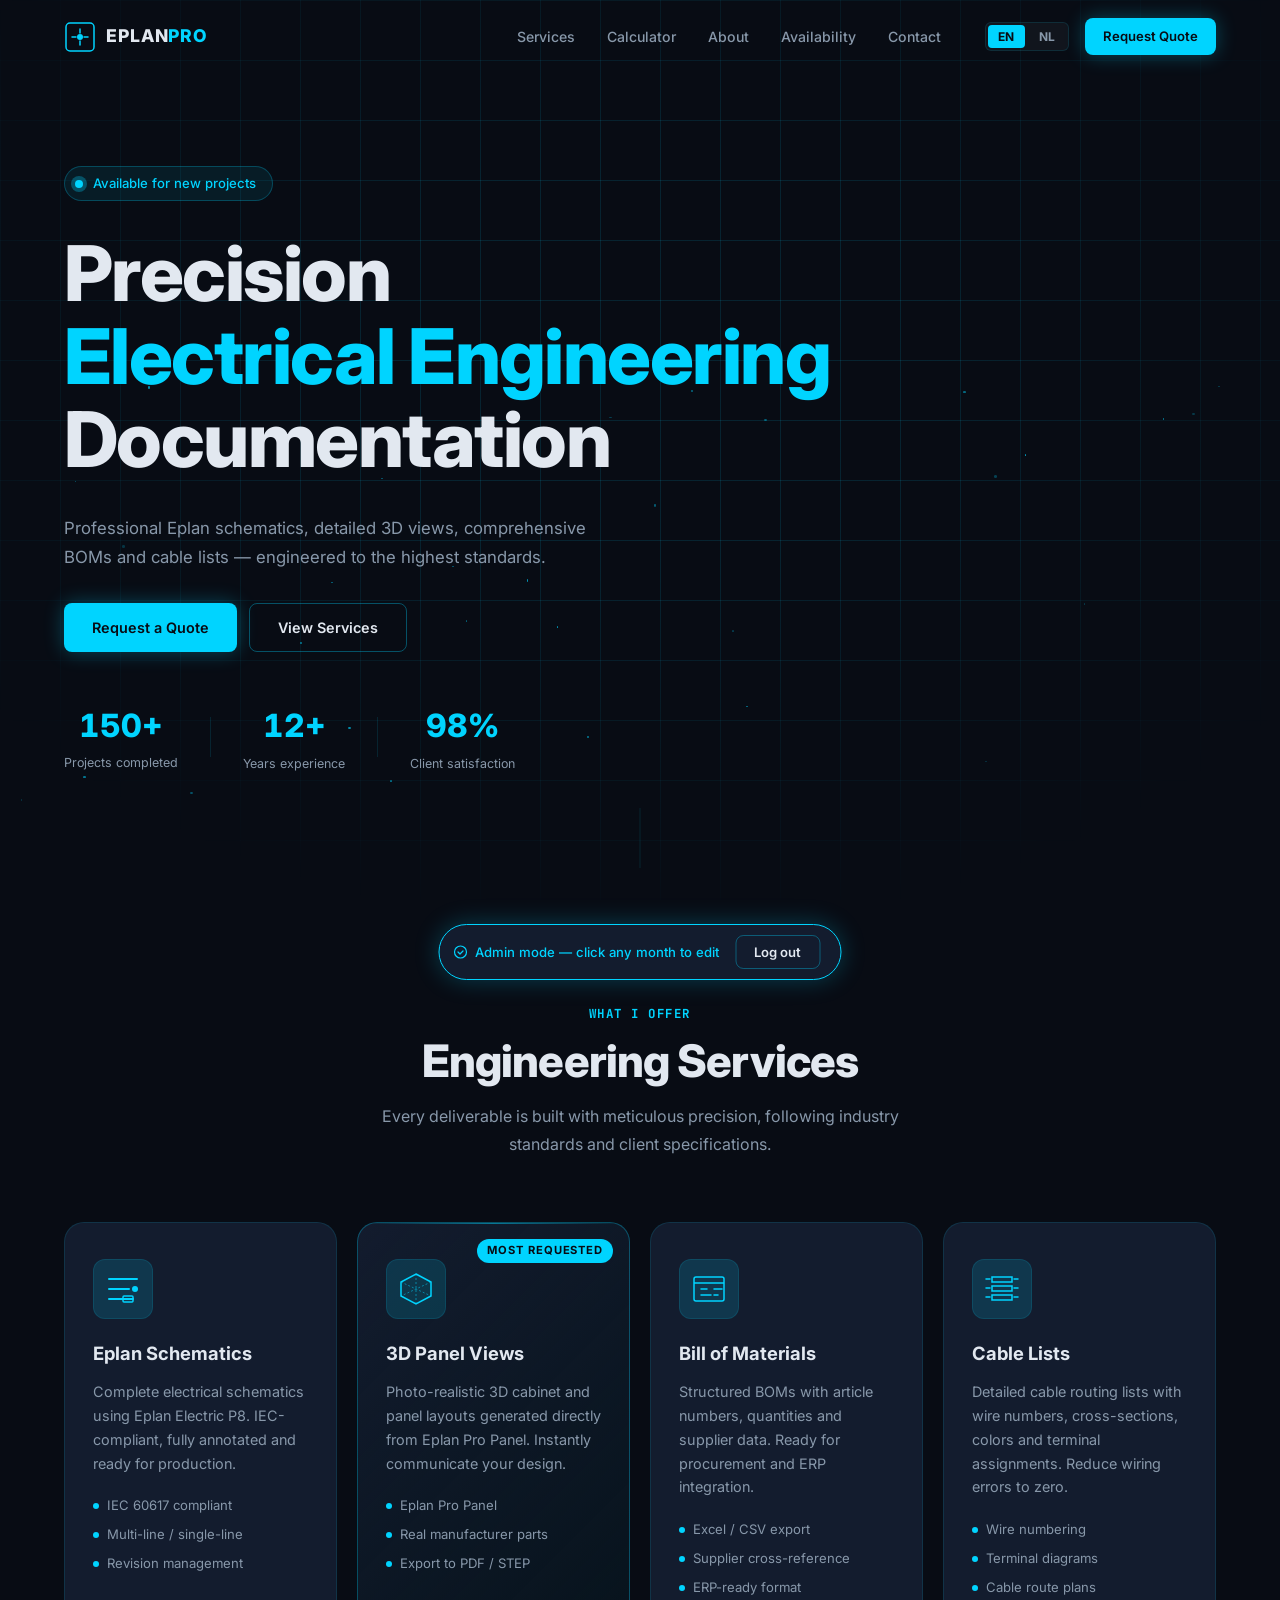
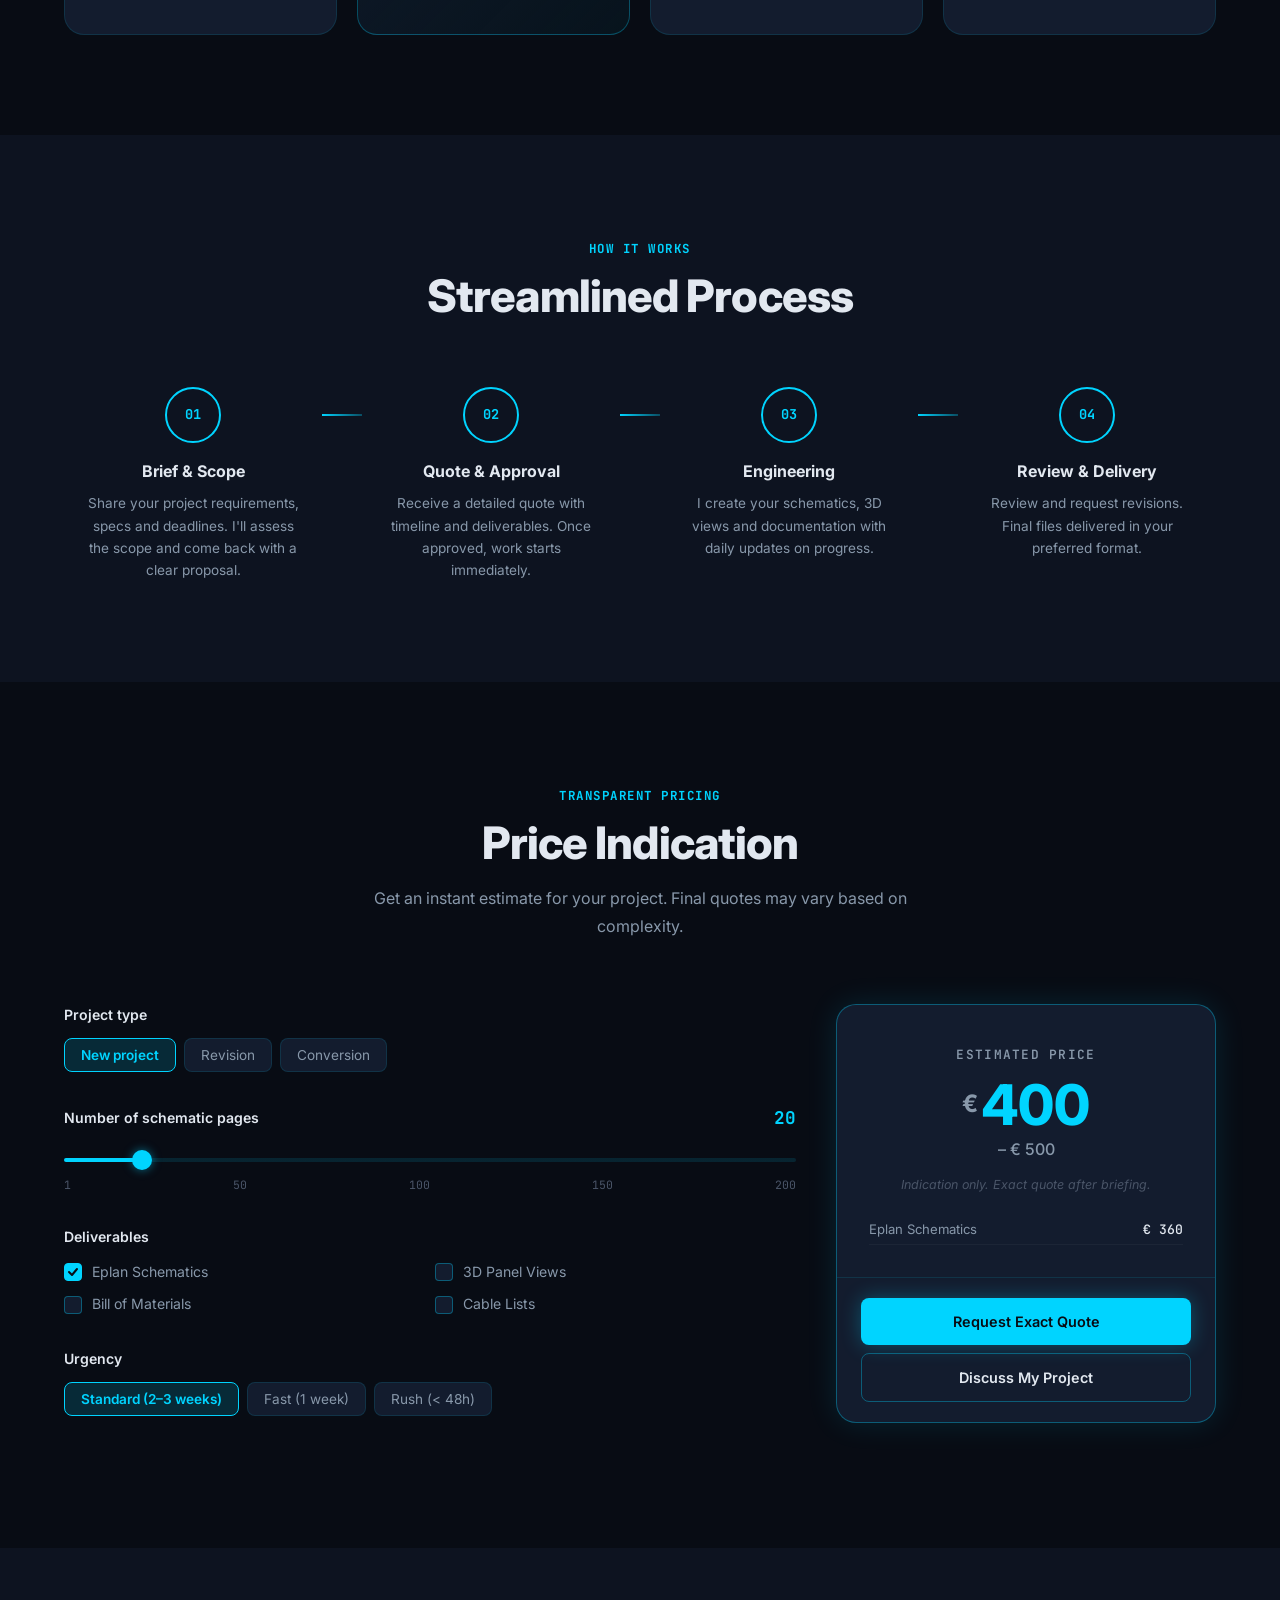
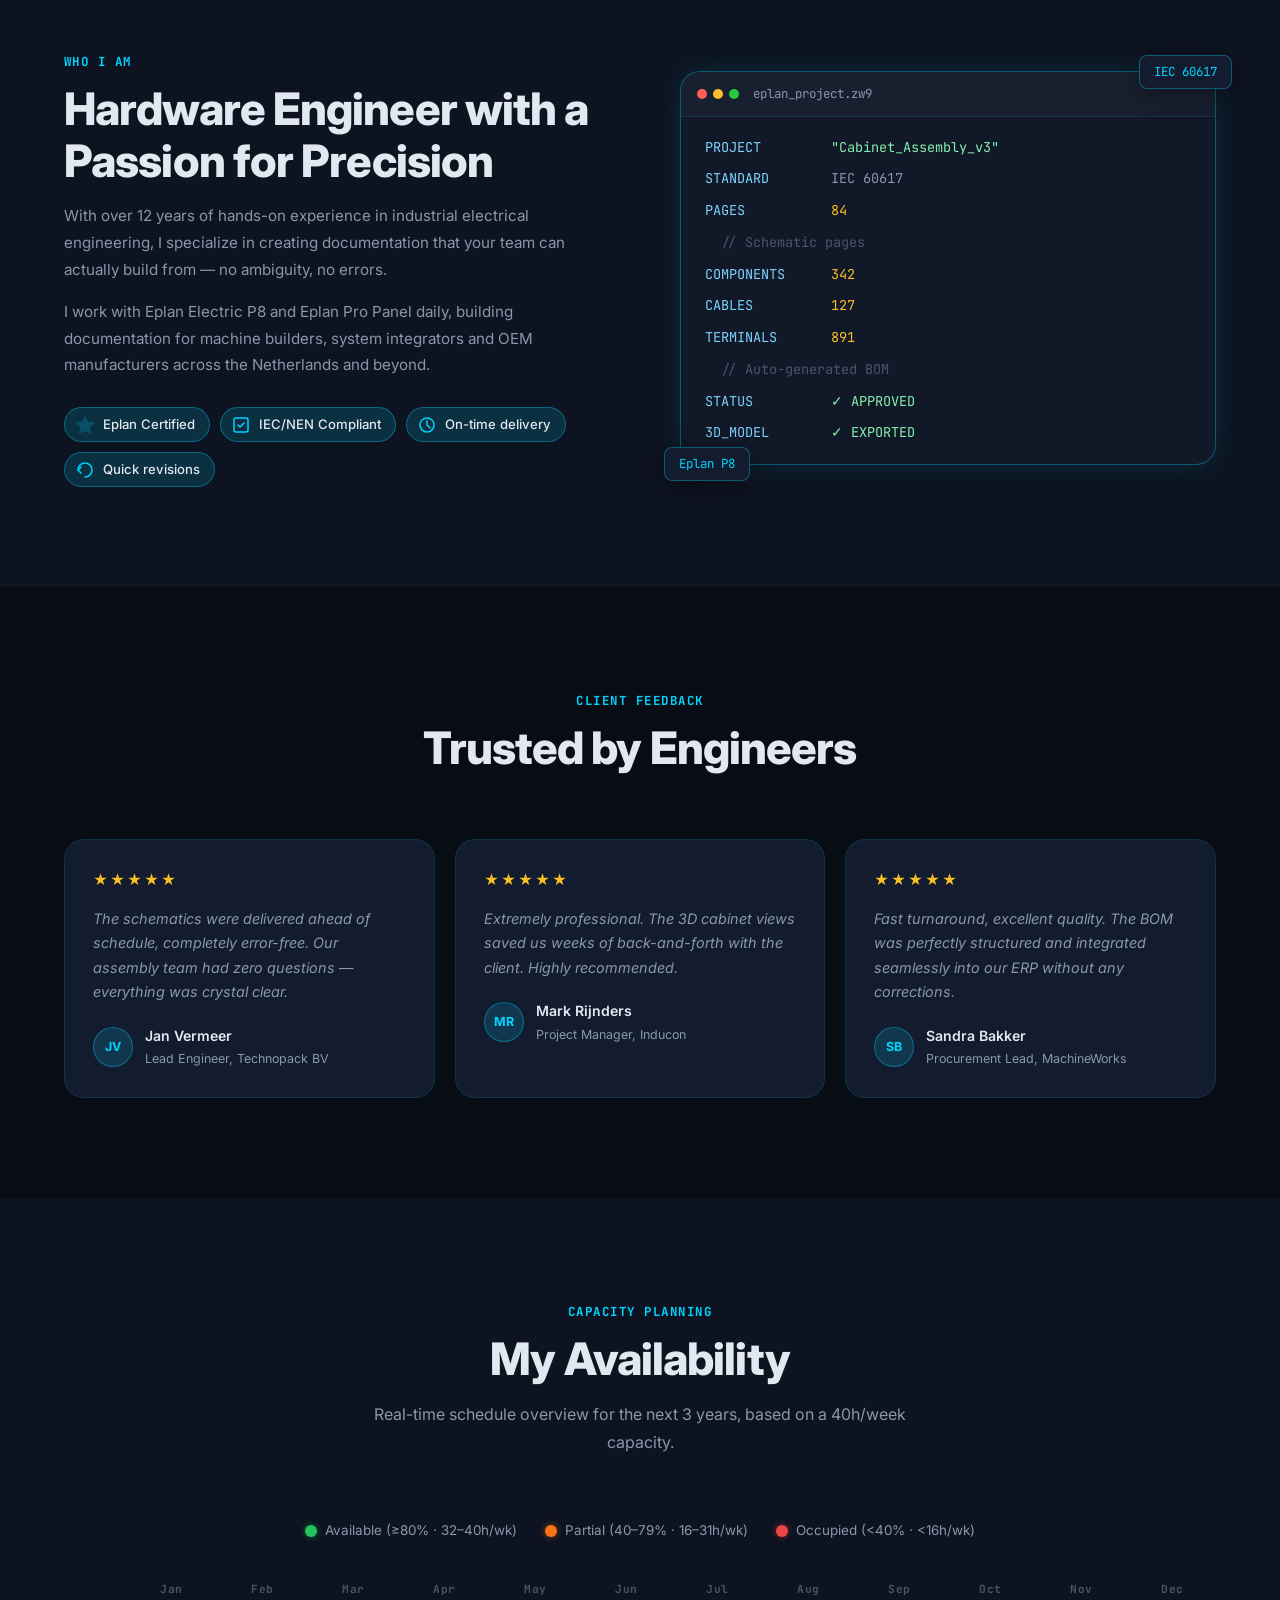
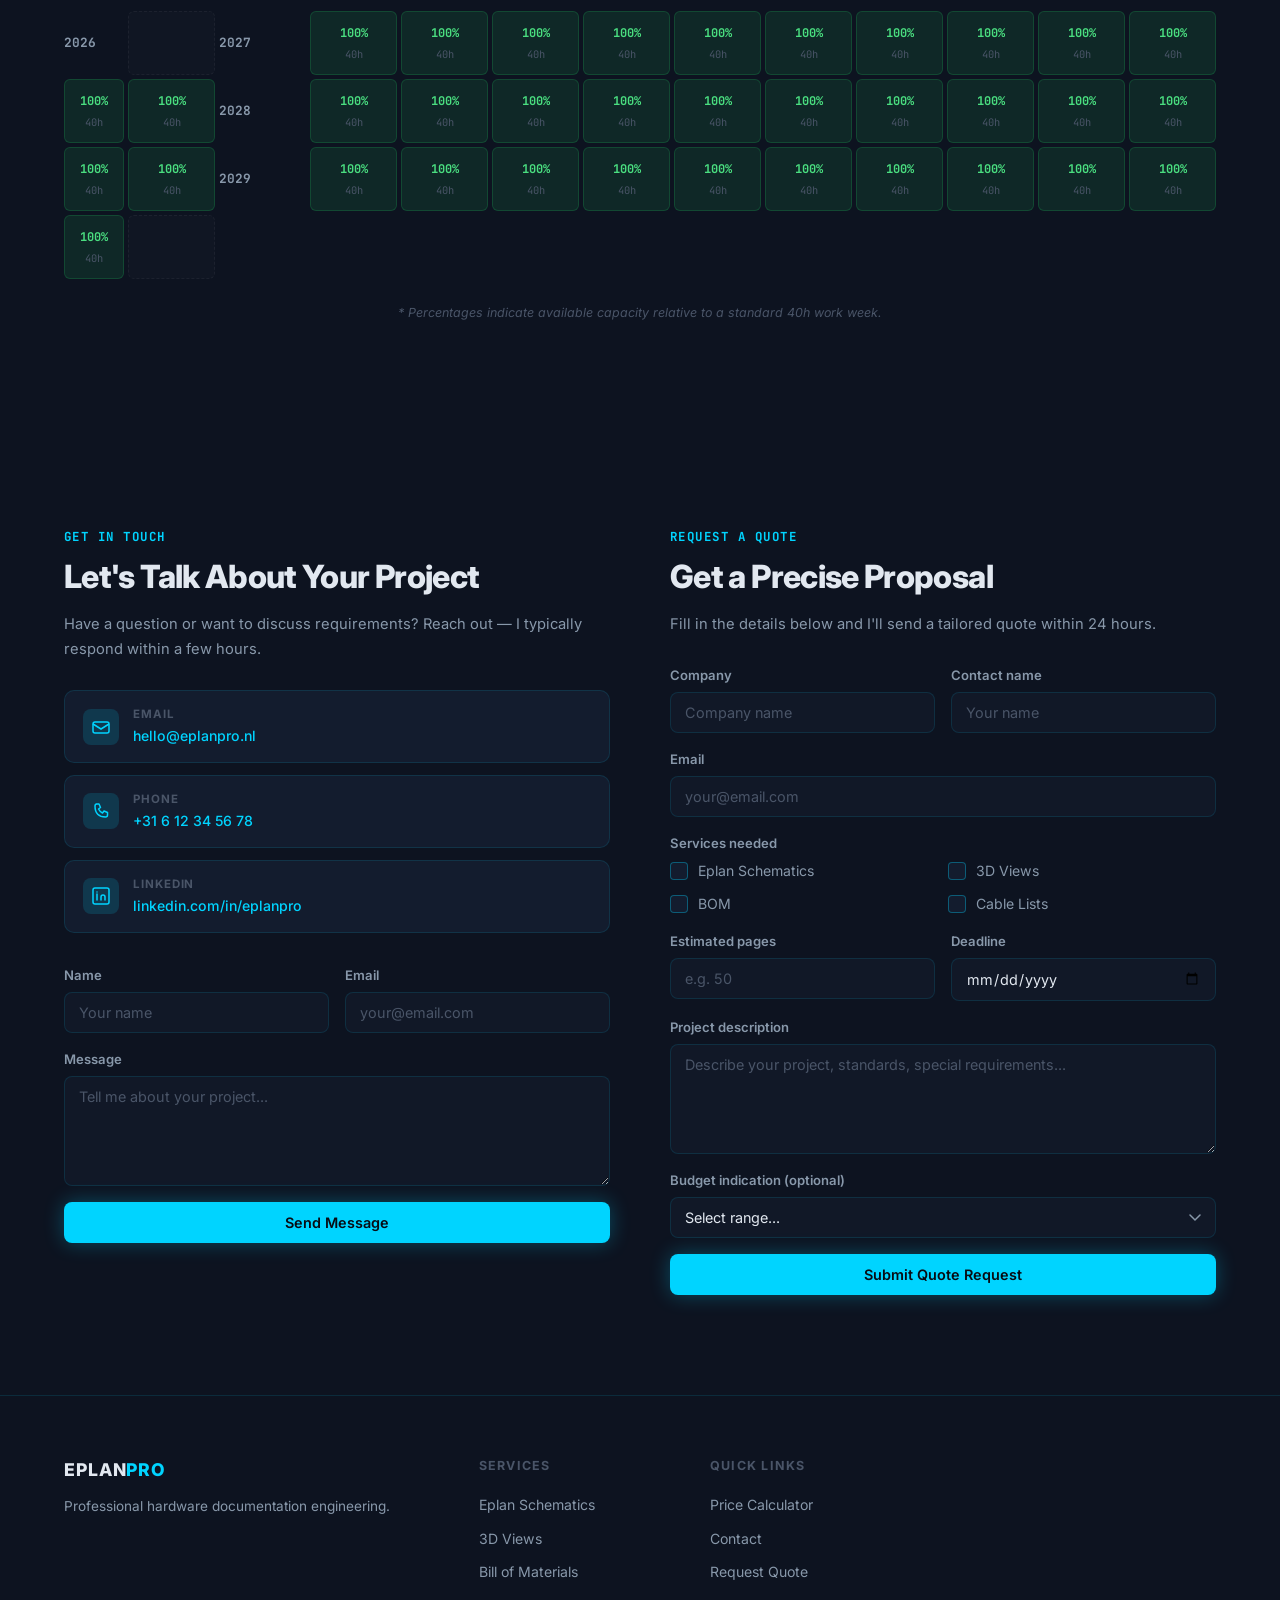
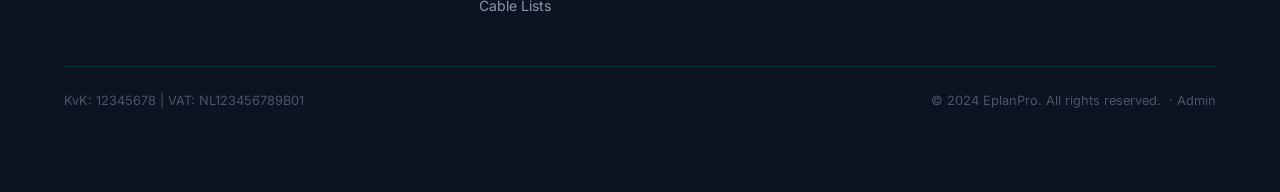
==== commit 77517445: "Add availability calendar with admin panel 36-month colour-coded capacity grid (green/orange/red vs " ====
--- a/index.html
+++ b/index.html
@@ -29,6 +29,7 @@
         <li><a href="#services" class="nav__link" data-en="Services" data-nl="Diensten">Services</a></li>
         <li><a href="#calculator" class="nav__link" data-en="Calculator" data-nl="Calculator">Calculator</a></li>
         <li><a href="#about" class="nav__link" data-en="About" data-nl="Over mij">About</a></li>
+        <li><a href="#availability" class="nav__link" data-en="Availability" data-nl="Beschikbaarheid">Availability</a></li>
         <li><a href="#contact" class="nav__link" data-en="Contact" data-nl="Contact">Contact</a></li>
       </ul>
 
@@ -426,6 +427,36 @@
     </div>
   </section>
 
+  <!-- Availability -->
+  <section class="section section--dark" id="availability">
+    <div class="container">
+      <div class="section__header reveal">
+        <span class="section__tag" data-en="Capacity planning" data-nl="Capaciteitsplanning">Capacity planning</span>
+        <h2 class="section__title" data-en="My Availability" data-nl="Mijn Beschikbaarheid">My Availability</h2>
+        <p class="section__sub" data-en="Real-time schedule overview for the next 3 years, based on a 40h/week capacity." data-nl="Realtime planning overzicht voor de komende 3 jaar, op basis van 40u/week capaciteit.">Real-time schedule overview for the next 3 years, based on a 40h/week capacity.</p>
+      </div>
+
+      <div class="avail-legend reveal">
+        <div class="avail-legend__item">
+          <span class="avail-dot avail-dot--green"></span>
+          <span data-en="Available (≥80% · 32–40h/wk)" data-nl="Beschikbaar (≥80% · 32–40u/wk)">Available (≥80% · 32–40h/wk)</span>
+        </div>
+        <div class="avail-legend__item">
+          <span class="avail-dot avail-dot--orange"></span>
+          <span data-en="Partial (40–79% · 16–31h/wk)" data-nl="Gedeeltelijk (40–79% · 16–31u/wk)">Partial (40–79% · 16–31h/wk)</span>
+        </div>
+        <div class="avail-legend__item">
+          <span class="avail-dot avail-dot--red"></span>
+          <span data-en="Occupied (&lt;40% · &lt;16h/wk)" data-nl="Bezet (&lt;40% · &lt;16u/wk)">Occupied (&lt;40% · &lt;16h/wk)</span>
+        </div>
+      </div>
+
+      <div class="avail-calendar reveal" id="availCalendar"></div>
+
+      <p class="avail-note reveal" data-en="* Percentages indicate available capacity relative to a standard 40h work week." data-nl="* Percentages geven de beschikbare capaciteit aan ten opzichte van een standaard 40u werkweek.">* Percentages indicate available capacity relative to a standard 40h work week.</p>
+    </div>
+  </section>
+
   <!-- Contact & Quote -->
   <section class="section section--dark" id="contact">
     <div class="container">
@@ -597,13 +628,64 @@
         </div>
         <div class="footer__legal">
           <p data-en="KvK: 12345678 | VAT: NL123456789B01" data-nl="KvK: 12345678 | BTW: NL123456789B01">KvK: 12345678 | VAT: NL123456789B01</p>
-          <p>© 2024 EplanPro. <span data-en="All rights reserved." data-nl="Alle rechten voorbehouden.">All rights reserved.</span></p>
+          <p>© 2024 EplanPro. <span data-en="All rights reserved." data-nl="Alle rechten voorbehouden.">All rights reserved.</span>
+          &nbsp;·&nbsp;<button class="admin-trigger" id="adminTrigger" data-en="Admin" data-nl="Admin">Admin</button></p>
         </div>
       </div>
     </div>
   </footer>
 
   <div class="progress-bar" id="progressBar"></div>
+
+  <!-- Admin Login Modal -->
+  <div class="modal-overlay" id="adminModal" aria-hidden="true">
+    <div class="modal-box">
+      <button class="modal-close" id="adminModalClose">✕</button>
+      <div class="modal-icon">
+        <svg width="32" height="32" viewBox="0 0 32 32" fill="none"><rect x="6" y="14" width="20" height="14" rx="3" stroke="#00d4ff" stroke-width="1.5"/><path d="M10 14v-4a6 6 0 0112 0v4" stroke="#00d4ff" stroke-width="1.5" stroke-linecap="round"/><circle cx="16" cy="21" r="2" fill="#00d4ff"/></svg>
+      </div>
+      <h3 class="modal-title" data-en="Admin Login" data-nl="Admin Inloggen">Admin Login</h3>
+      <p class="modal-sub" data-en="Enter your password to edit availability." data-nl="Voer uw wachtwoord in om beschikbaarheid te bewerken.">Enter your password to edit availability.</p>
+      <div class="modal-field">
+        <input type="password" id="adminPwInput" class="form-input" placeholder="Password" data-placeholder-en="Password" data-placeholder-nl="Wachtwoord" autocomplete="current-password" />
+      </div>
+      <div class="modal-error" id="adminError" data-en="Incorrect password." data-nl="Onjuist wachtwoord.">Incorrect password.</div>
+      <button class="btn btn--primary btn--full" id="adminLoginBtn" data-en="Login" data-nl="Inloggen">Login</button>
+    </div>
+  </div>
+
+  <!-- Admin Toolbar -->
+  <div class="admin-toolbar" id="adminToolbar">
+    <span class="admin-toolbar__badge">
+      <svg width="14" height="14" viewBox="0 0 14 14" fill="none"><circle cx="7" cy="7" r="6" stroke="#00d4ff" stroke-width="1.2"/><path d="M4.5 7l2 2 3-3" stroke="#00d4ff" stroke-width="1.2" stroke-linecap="round" stroke-linejoin="round"/></svg>
+      <span data-en="Admin mode — click any month to edit" data-nl="Admin modus — klik op een maand om te bewerken">Admin mode — click any month to edit</span>
+    </span>
+    <button class="btn btn--ghost btn--sm" id="adminLogoutBtn" data-en="Log out" data-nl="Uitloggen">Log out</button>
+  </div>
+
+  <!-- Availability Edit Popover -->
+  <div class="avail-popover" id="availPopover">
+    <div class="avail-popover__title" id="popoverTitle">June 2026</div>
+    <div class="avail-popover__slider-row">
+      <input type="range" class="calc-slider" id="popoverSlider" min="0" max="100" value="100" />
+    </div>
+    <div class="avail-popover__inputs">
+      <div class="avail-popover__num-wrap">
+        <input type="number" class="form-input" id="popoverNum" min="0" max="100" value="100" />
+        <span>%</span>
+      </div>
+      <div class="avail-popover__hrs" id="popoverHrs">= 40h/wk</div>
+    </div>
+    <div class="avail-popover__colors" id="popoverColors">
+      <span class="avail-dot avail-dot--green" id="popColorGreen"></span>
+      <span class="avail-dot avail-dot--orange" id="popColorOrange"></span>
+      <span class="avail-dot avail-dot--red" id="popColorRed"></span>
+    </div>
+    <div class="avail-popover__actions">
+      <button class="btn btn--primary btn--sm" id="popoverSave" data-en="Save" data-nl="Opslaan">Save</button>
+      <button class="btn btn--ghost btn--sm" id="popoverCancel" data-en="Cancel" data-nl="Annuleren">Cancel</button>
+    </div>
+  </div>
 
   <script src="script.js"></script>
 </body>
--- a/styles.css
+++ b/styles.css
@@ -1368,3 +1368,387 @@
   .hero__cta .btn { width: auto; }
   .services-grid { grid-template-columns: 1fr; }
 }
+
+/* ── Availability Calendar ───────────────────────────────────── */
+
+.avail-legend {
+  display: flex;
+  align-items: center;
+  gap: 28px;
+  flex-wrap: wrap;
+  justify-content: center;
+  margin-bottom: 36px;
+}
+
+.avail-legend__item {
+  display: flex;
+  align-items: center;
+  gap: 8px;
+  font-size: 0.84rem;
+  color: var(--text-muted);
+}
+
+.avail-dot {
+  width: 12px;
+  height: 12px;
+  border-radius: 50%;
+  display: inline-block;
+  flex-shrink: 0;
+}
+
+.avail-dot--green  { background: #22c55e; box-shadow: 0 0 6px rgba(34,197,94,0.5); }
+.avail-dot--orange { background: #f97316; box-shadow: 0 0 6px rgba(249,115,22,0.5); }
+.avail-dot--red    { background: #ef4444; box-shadow: 0 0 6px rgba(239,68,68,0.5); }
+
+/* Calendar grid */
+.avail-grid {
+  display: grid;
+  grid-template-columns: 60px repeat(12, 1fr);
+  gap: 4px;
+  overflow-x: auto;
+  padding-bottom: 4px;
+}
+
+.avail-grid__corner { /* empty top-left */ }
+
+.avail-grid__month-hdr {
+  font-size: 0.7rem;
+  font-weight: 700;
+  font-family: var(--mono);
+  color: var(--text-dim);
+  text-align: center;
+  padding: 4px 0 8px;
+  letter-spacing: 0.05em;
+}
+
+.avail-grid__year-lbl {
+  font-size: 0.8rem;
+  font-weight: 700;
+  font-family: var(--mono);
+  color: var(--text-muted);
+  display: flex;
+  align-items: center;
+  padding-right: 8px;
+}
+
+.avail-grid__empty {
+  min-height: 64px;
+  background: rgba(255,255,255,0.015);
+  border: 1px dashed rgba(255,255,255,0.05);
+  border-radius: 6px;
+}
+
+/* Month cells */
+.avail-month {
+  min-height: 64px;
+  border-radius: 6px;
+  display: flex;
+  flex-direction: column;
+  align-items: center;
+  justify-content: center;
+  gap: 3px;
+  position: relative;
+  transition: transform var(--transition), box-shadow var(--transition), filter var(--transition);
+  border: 1px solid transparent;
+  cursor: default;
+}
+
+.avail-month--green {
+  background: rgba(34, 197, 94, 0.12);
+  border-color: rgba(34, 197, 94, 0.2);
+}
+
+.avail-month--orange {
+  background: rgba(249, 115, 22, 0.12);
+  border-color: rgba(249, 115, 22, 0.2);
+}
+
+.avail-month--red {
+  background: rgba(239, 68, 68, 0.12);
+  border-color: rgba(239, 68, 68, 0.2);
+}
+
+.avail-month__pct {
+  font-size: 0.75rem;
+  font-weight: 700;
+  font-family: var(--mono);
+}
+
+.avail-month--green  .avail-month__pct { color: #4ade80; }
+.avail-month--orange .avail-month__pct { color: #fb923c; }
+.avail-month--red    .avail-month__pct { color: #f87171; }
+
+.avail-month__hrs {
+  font-size: 0.65rem;
+  color: var(--text-dim);
+  font-family: var(--mono);
+}
+
+.avail-month__edit-icon {
+  position: absolute;
+  top: 4px;
+  right: 5px;
+  font-size: 0.65rem;
+  color: var(--text-dim);
+  opacity: 0;
+  transition: opacity var(--transition);
+}
+
+/* Admin edit mode */
+.avail-month--editable {
+  cursor: pointer;
+}
+
+.avail-month--editable:hover {
+  transform: scale(1.06);
+  box-shadow: 0 0 12px rgba(0, 212, 255, 0.25);
+  border-color: var(--accent) !important;
+  z-index: 2;
+}
+
+.avail-month--editable:hover .avail-month__edit-icon { opacity: 1; }
+
+.avail-note {
+  text-align: center;
+  font-size: 0.78rem;
+  color: var(--text-dim);
+  margin-top: 20px;
+  font-style: italic;
+}
+
+/* ── Admin Trigger (footer) ──────────────────────────────────── */
+
+.admin-trigger {
+  background: none;
+  border: none;
+  color: var(--text-dim);
+  font-family: var(--font);
+  font-size: 0.8rem;
+  cursor: pointer;
+  transition: color var(--transition);
+  padding: 0;
+}
+
+.admin-trigger:hover { color: var(--accent); }
+
+/* ── Admin Toolbar ───────────────────────────────────────────── */
+
+.admin-toolbar {
+  position: fixed;
+  bottom: -80px;
+  left: 50%;
+  transform: translateX(-50%);
+  display: flex;
+  align-items: center;
+  gap: 16px;
+  background: var(--bg-card);
+  border: 1px solid var(--accent);
+  border-radius: 100px;
+  padding: 10px 20px 10px 14px;
+  z-index: 500;
+  box-shadow: 0 0 24px rgba(0,212,255,0.25);
+  transition: bottom 0.4s cubic-bezier(0.4,0,0.2,1);
+  white-space: nowrap;
+}
+
+.admin-toolbar.visible { bottom: 24px; }
+
+.admin-toolbar__badge {
+  display: flex;
+  align-items: center;
+  gap: 8px;
+  font-size: 0.82rem;
+  color: var(--accent);
+  font-weight: 500;
+}
+
+/* ── Modal ───────────────────────────────────────────────────── */
+
+.modal-overlay {
+  position: fixed;
+  inset: 0;
+  background: rgba(0,0,0,0.7);
+  backdrop-filter: blur(6px);
+  display: flex;
+  align-items: center;
+  justify-content: center;
+  z-index: 2000;
+  opacity: 0;
+  pointer-events: none;
+  transition: opacity 0.25s;
+}
+
+.modal-overlay.open {
+  opacity: 1;
+  pointer-events: all;
+}
+
+.modal-box {
+  background: var(--bg-card);
+  border: 1px solid var(--border-hover);
+  border-radius: var(--radius-lg);
+  padding: 48px 40px 40px;
+  width: min(420px, 90vw);
+  position: relative;
+  box-shadow: var(--shadow-glow);
+  display: flex;
+  flex-direction: column;
+  align-items: center;
+  gap: 12px;
+  animation: modalIn 0.3s cubic-bezier(0.4,0,0.2,1);
+}
+
+@keyframes modalIn {
+  from { transform: scale(0.93) translateY(12px); opacity: 0; }
+  to   { transform: scale(1) translateY(0); opacity: 1; }
+}
+
+.modal-close {
+  position: absolute;
+  top: 16px;
+  right: 16px;
+  background: none;
+  border: none;
+  color: var(--text-dim);
+  font-size: 1rem;
+  cursor: pointer;
+  padding: 4px 8px;
+  border-radius: 4px;
+  transition: color var(--transition), background var(--transition);
+}
+
+.modal-close:hover { color: var(--text); background: rgba(255,255,255,0.06); }
+
+.modal-icon { margin-bottom: 4px; }
+
+.modal-title {
+  font-size: 1.3rem;
+  font-weight: 700;
+  text-align: center;
+}
+
+.modal-sub {
+  font-size: 0.88rem;
+  color: var(--text-muted);
+  text-align: center;
+  line-height: 1.6;
+}
+
+.modal-field { width: 100%; margin-top: 4px; }
+
+.modal-error {
+  font-size: 0.82rem;
+  color: #f87171;
+  display: none;
+}
+
+.modal-error.visible { display: block; }
+
+/* ── Availability Edit Popover ───────────────────────────────── */
+
+.avail-popover {
+  position: fixed;
+  background: var(--bg-card);
+  border: 1px solid var(--border-hover);
+  border-radius: var(--radius);
+  padding: 20px;
+  width: 220px;
+  z-index: 600;
+  box-shadow: 0 8px 32px rgba(0,0,0,0.5), 0 0 16px rgba(0,212,255,0.1);
+  display: none;
+  flex-direction: column;
+  gap: 12px;
+  animation: popIn 0.2s cubic-bezier(0.4,0,0.2,1);
+}
+
+.avail-popover.visible { display: flex; }
+
+@keyframes popIn {
+  from { transform: scale(0.9) translateY(-6px); opacity: 0; }
+  to   { transform: scale(1) translateY(0); opacity: 1; }
+}
+
+.avail-popover__title {
+  font-size: 0.88rem;
+  font-weight: 700;
+  color: var(--accent);
+  font-family: var(--mono);
+  text-align: center;
+}
+
+.avail-popover__slider-row { padding: 0 2px; }
+
+.avail-popover__inputs {
+  display: flex;
+  align-items: center;
+  gap: 8px;
+}
+
+.avail-popover__num-wrap {
+  display: flex;
+  align-items: center;
+  gap: 4px;
+  font-size: 0.88rem;
+  flex: 1;
+}
+
+.avail-popover__num-wrap input {
+  width: 60px;
+  text-align: center;
+  padding: 6px 8px;
+  font-size: 0.88rem;
+}
+
+.avail-popover__hrs {
+  font-size: 0.78rem;
+  color: var(--text-muted);
+  font-family: var(--mono);
+  flex: 1;
+  text-align: right;
+}
+
+.avail-popover__colors {
+  display: flex;
+  align-items: center;
+  gap: 8px;
+  justify-content: center;
+}
+
+.avail-popover__colors .avail-dot {
+  width: 10px;
+  height: 10px;
+  opacity: 0.3;
+  transition: opacity 0.2s, transform 0.2s;
+}
+
+.avail-popover__colors .avail-dot.active {
+  opacity: 1;
+  transform: scale(1.4);
+}
+
+.avail-popover__actions {
+  display: flex;
+  gap: 8px;
+}
+
+/* ── Responsive: Availability ────────────────────────────────── */
+
+@media (max-width: 900px) {
+  .avail-grid {
+    grid-template-columns: 48px repeat(12, minmax(36px, 1fr));
+  }
+  .avail-month { min-height: 52px; }
+  .avail-month__hrs { display: none; }
+}
+
+@media (max-width: 600px) {
+  .avail-grid {
+    grid-template-columns: 40px repeat(12, minmax(28px, 1fr));
+    gap: 3px;
+  }
+  .avail-month { min-height: 40px; border-radius: 4px; }
+  .avail-month__pct { font-size: 0.62rem; }
+  .avail-grid__month-hdr { font-size: 0.58rem; padding-bottom: 4px; }
+  .avail-legend { gap: 16px; }
+  .avail-legend__item { font-size: 0.76rem; }
+}
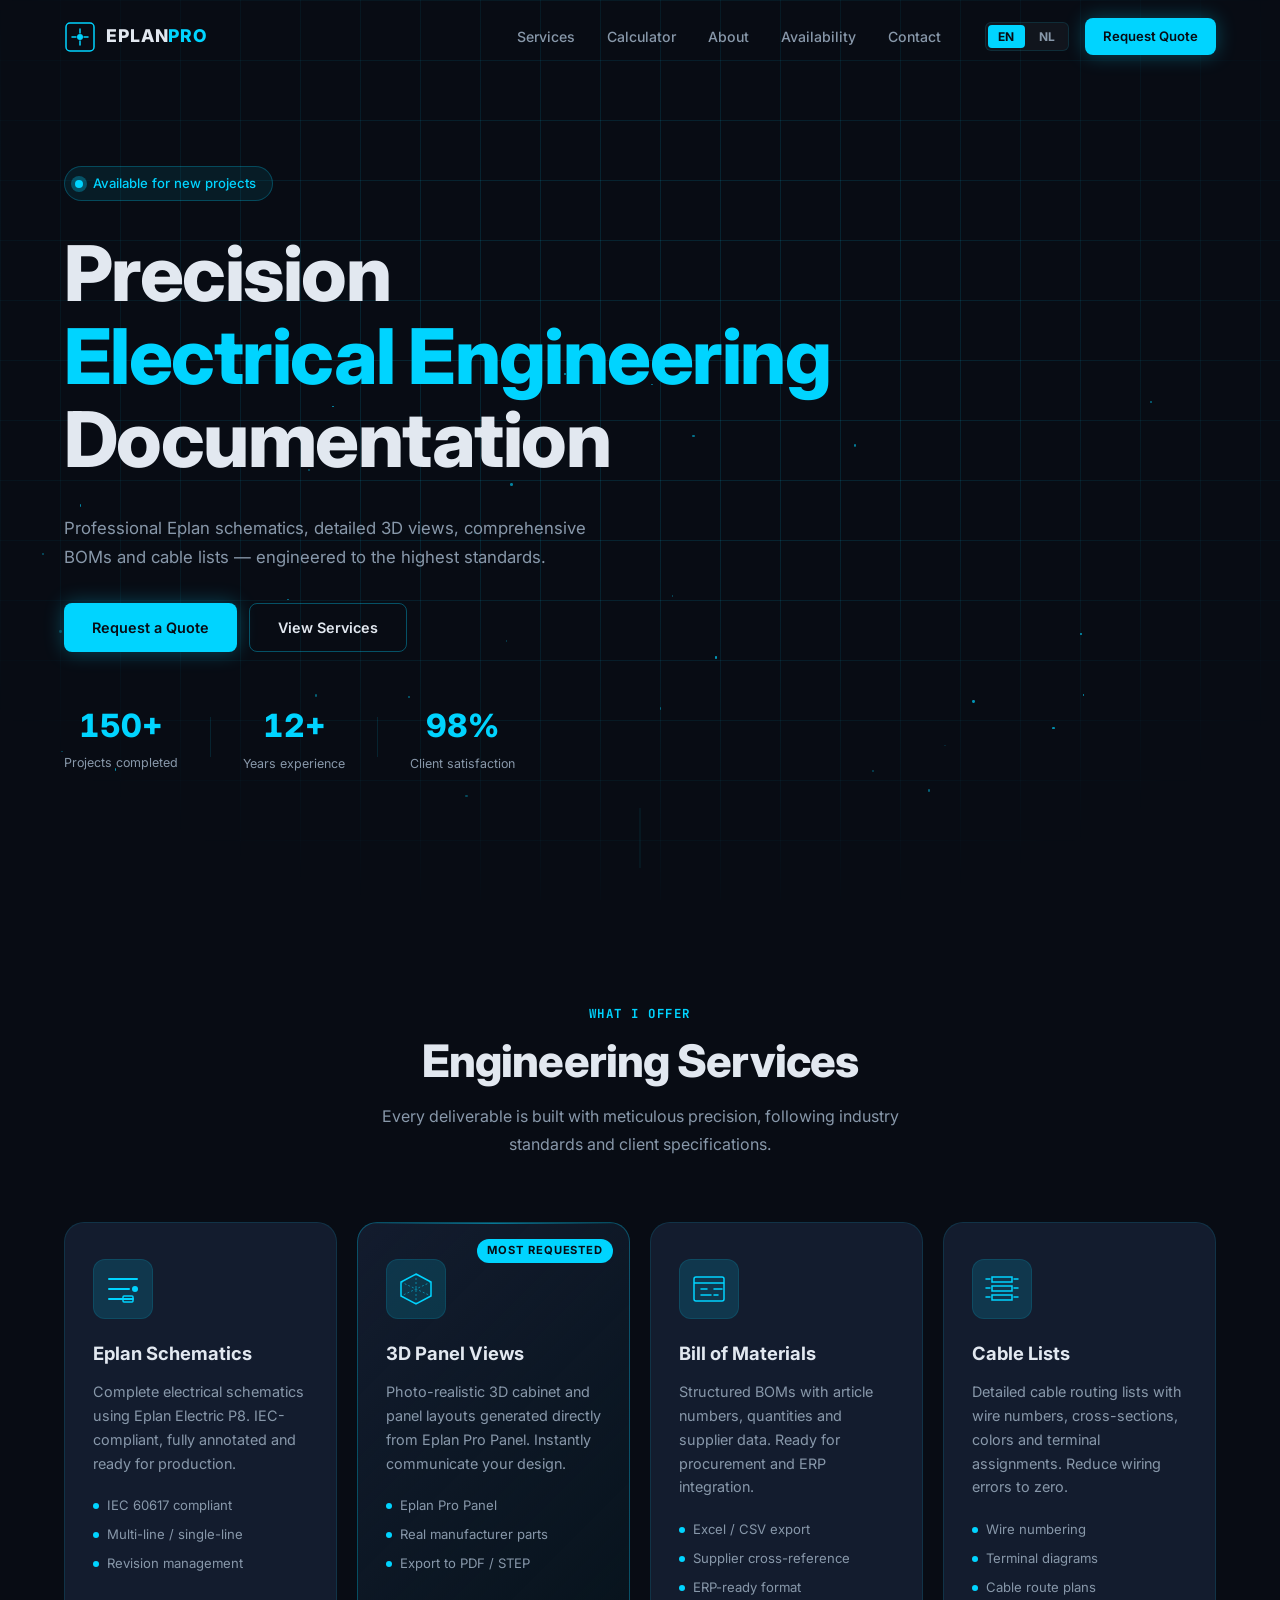
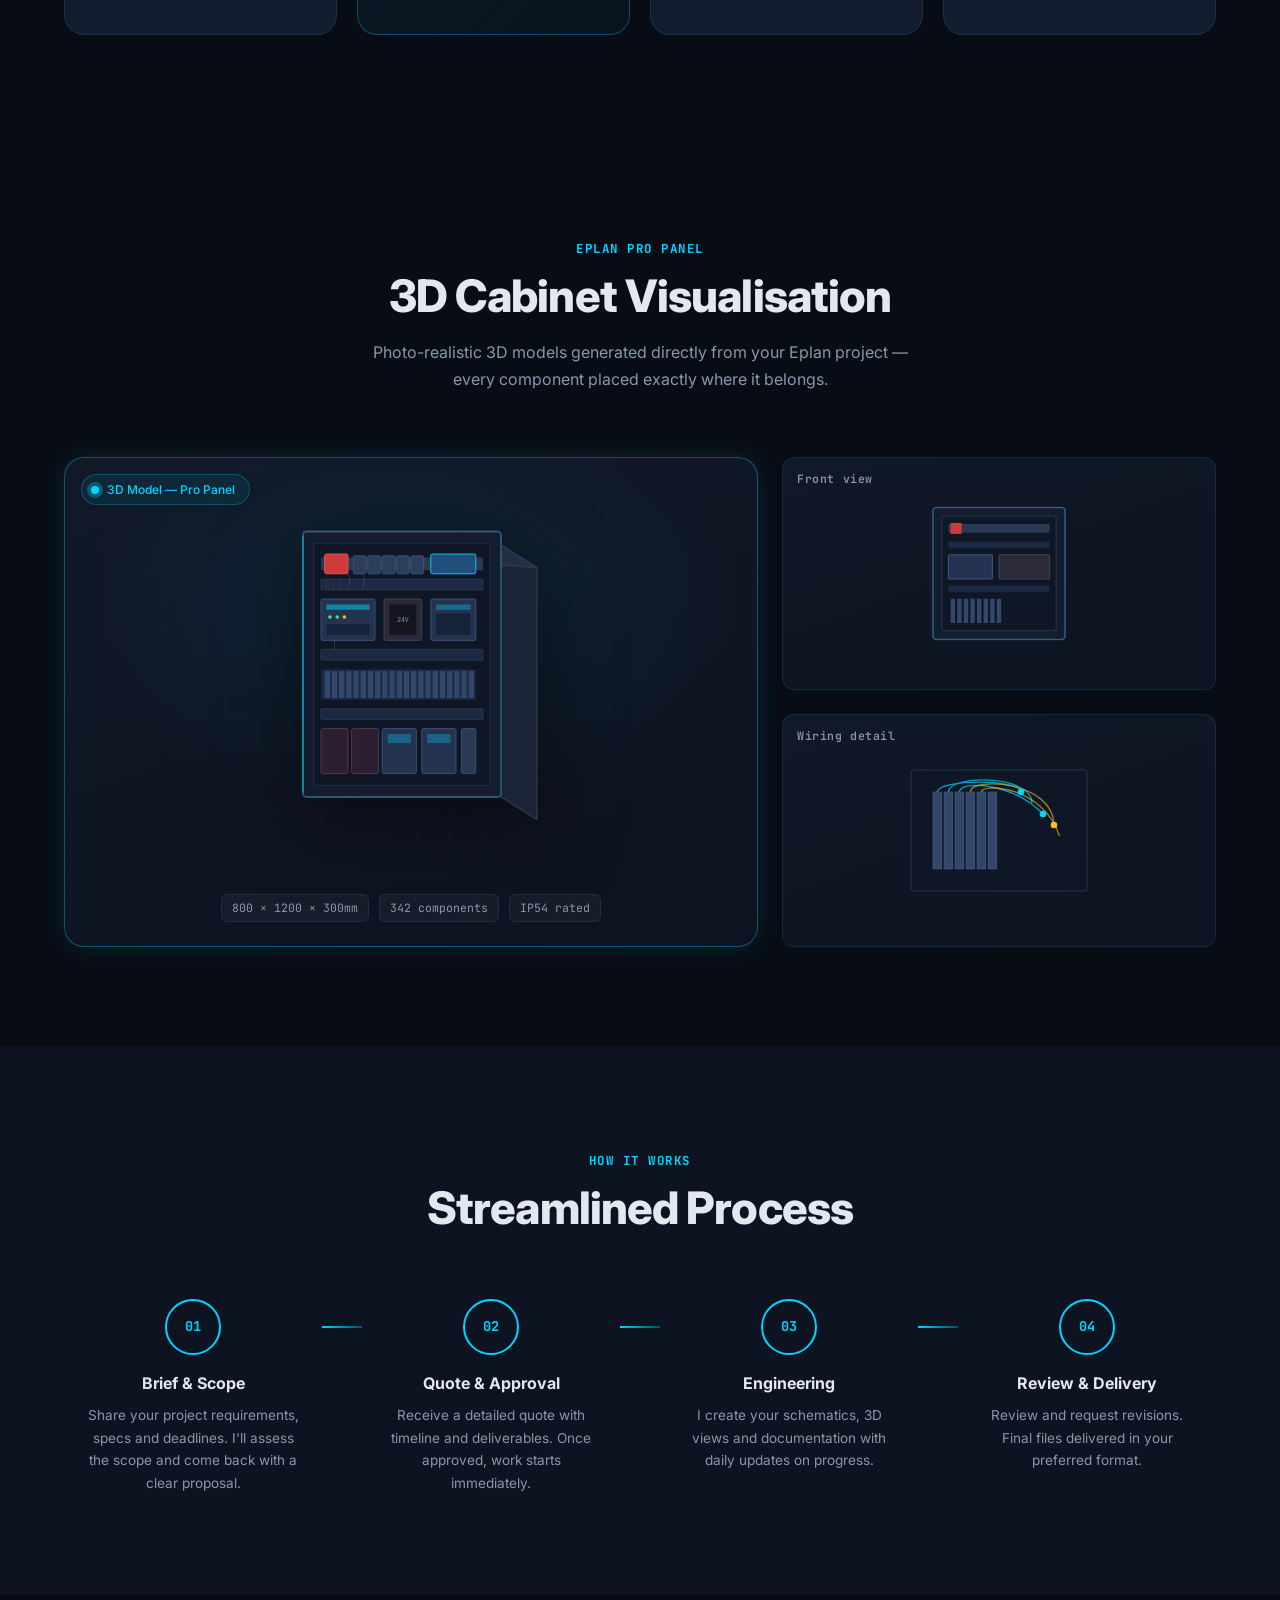
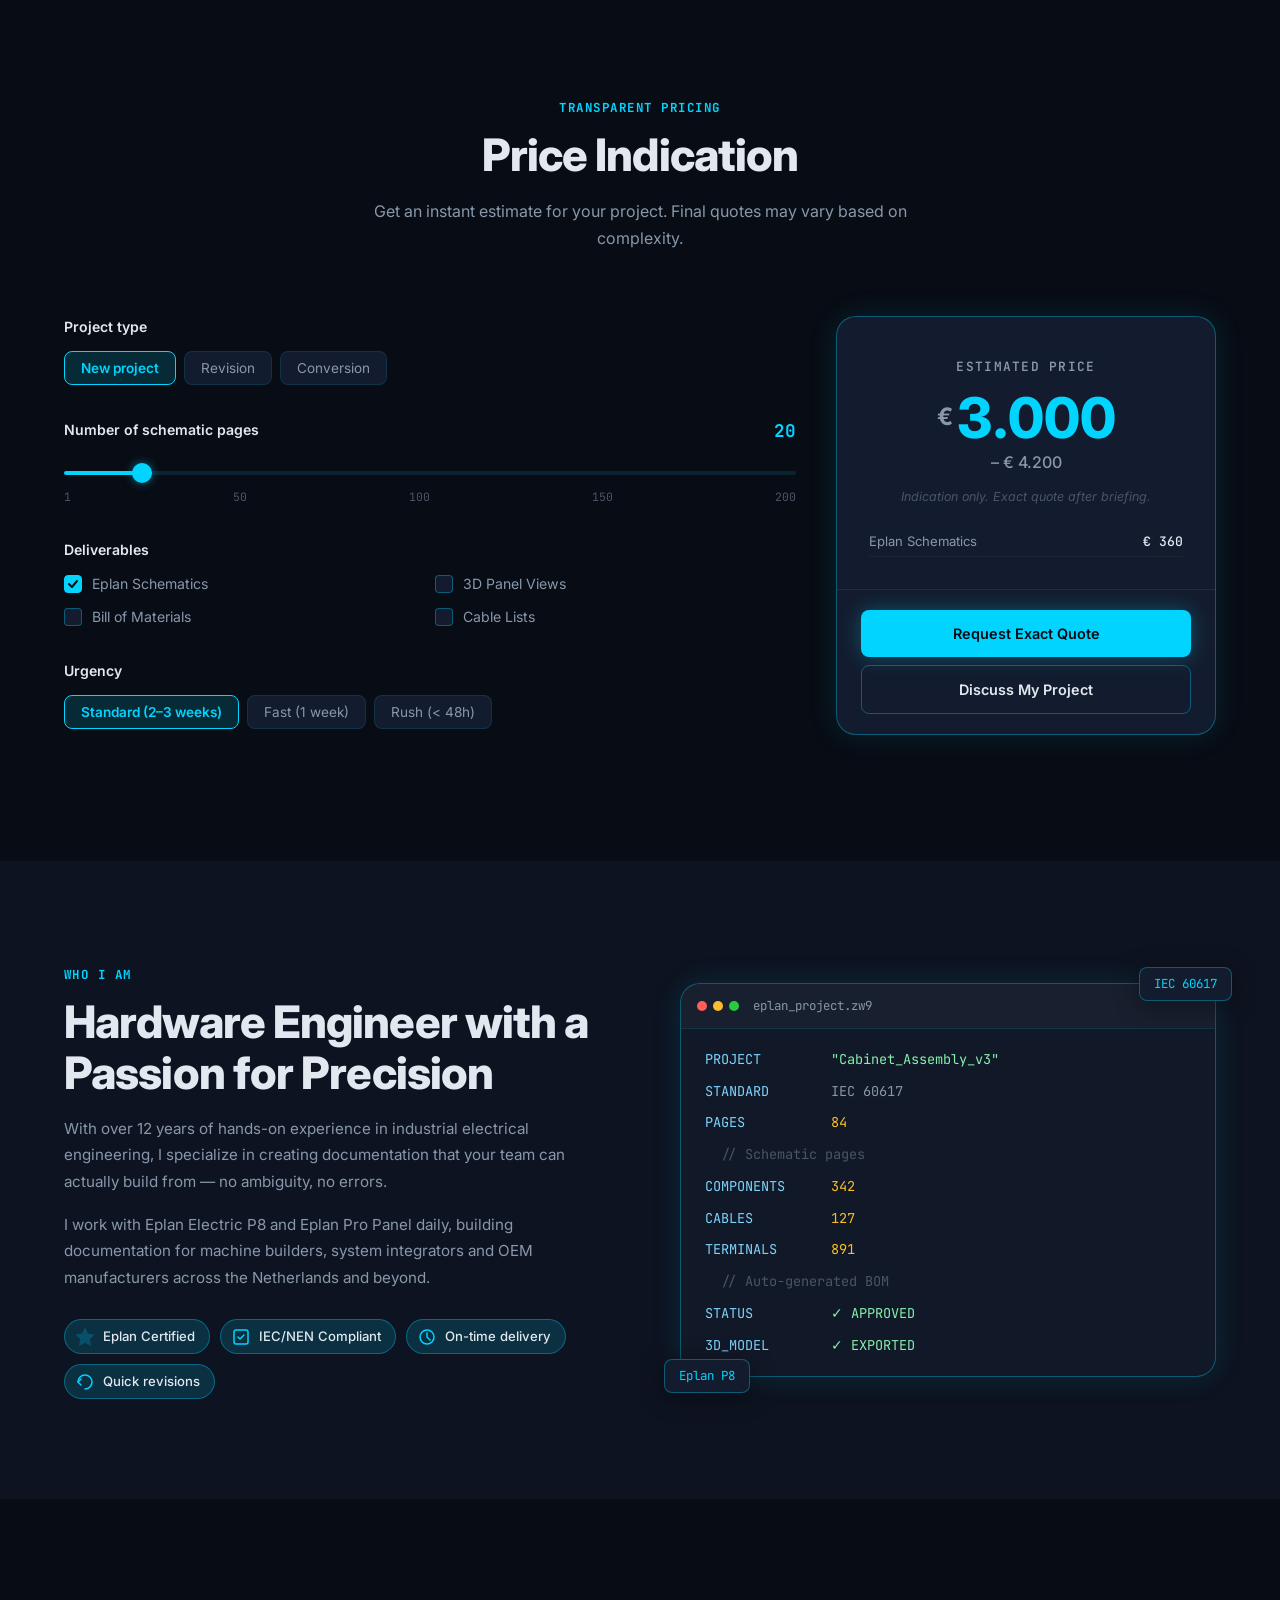
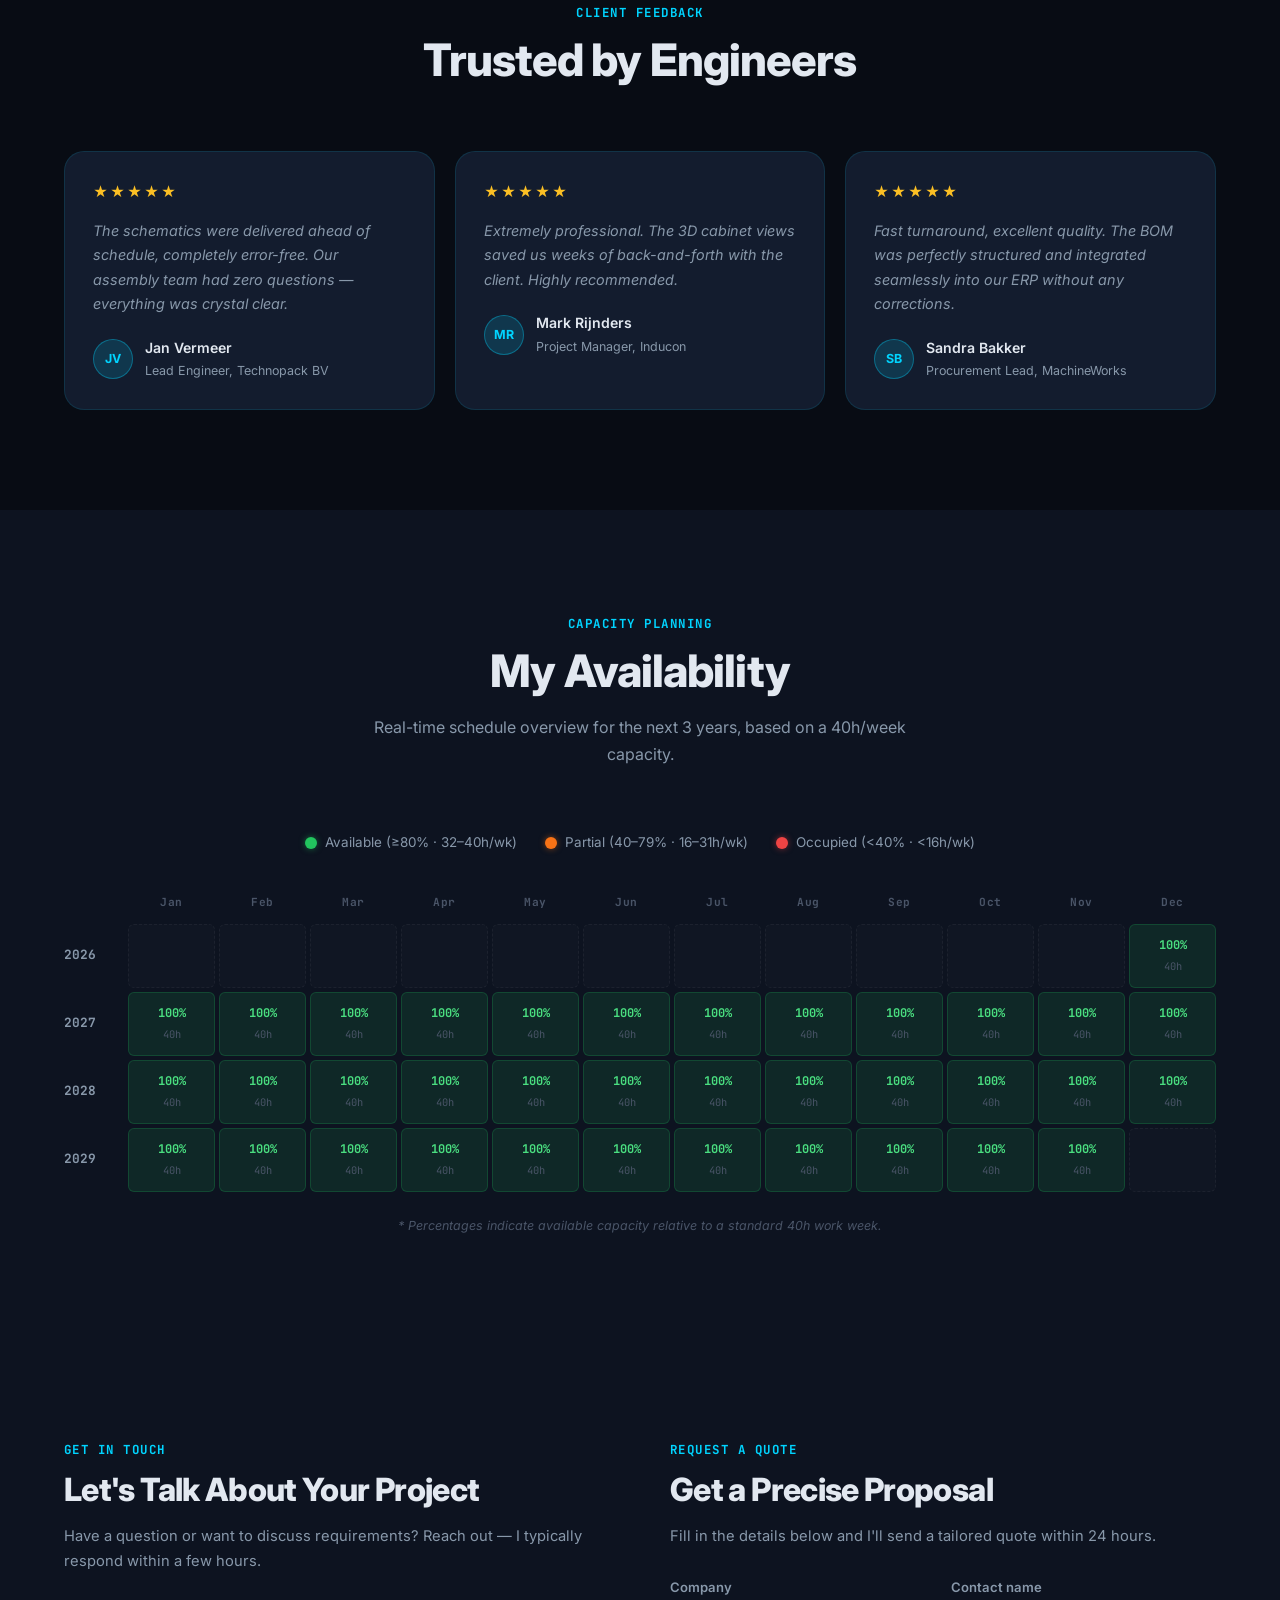
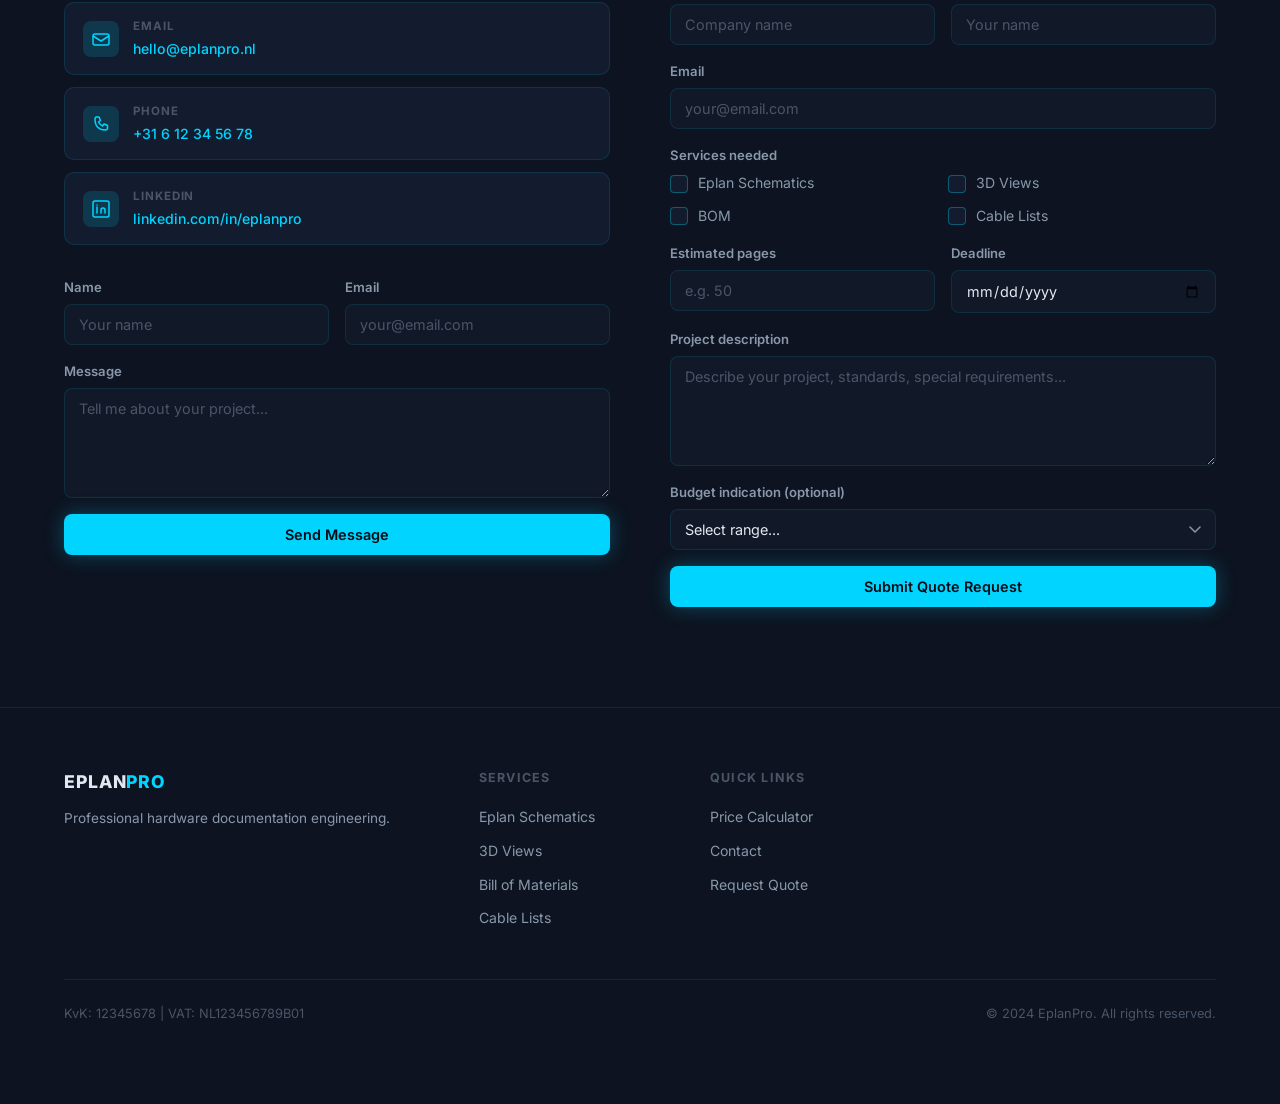
==== commit f8dce6c4: "Add 3D cabinet showcase, move admin to dedicated page, fixes - Fix calendar render bug (return -> co" ====
--- a/index.html
+++ b/index.html
@@ -52,11 +52,21 @@
   <div class="mobile-menu" id="mobileMenu">
     <ul>
       <li><a href="#services" class="mobile-link" data-en="Services" data-nl="Diensten">Services</a></li>
+      <li><a href="#showcase" class="mobile-link" data-en="3D Showcase" data-nl="3D Showcase">3D Showcase</a></li>
       <li><a href="#calculator" class="mobile-link" data-en="Calculator" data-nl="Calculator">Calculator</a></li>
+      <li><a href="#availability" class="mobile-link" data-en="Availability" data-nl="Beschikbaarheid">Availability</a></li>
       <li><a href="#about" class="mobile-link" data-en="About" data-nl="Over mij">About</a></li>
       <li><a href="#contact" class="mobile-link" data-en="Contact" data-nl="Contact">Contact</a></li>
       <li><a href="#quote" class="mobile-link mobile-link--cta" data-en="Request Quote" data-nl="Offerte aanvragen">Request Quote</a></li>
     </ul>
+    <div class="mobile-lang">
+      <span class="mobile-lang__label" data-en="Language" data-nl="Taal">Language</span>
+      <div class="lang-switcher">
+        <button class="lang-btn active" data-lang="en">EN</button>
+        <span class="lang-divider">|</span>
+        <button class="lang-btn" data-lang="nl">NL</button>
+      </div>
+    </div>
   </div>
 
   <!-- Hero -->
@@ -181,6 +191,165 @@
             <li data-en="Terminal diagrams" data-nl="Klemmendiagrammen">Terminal diagrams</li>
             <li data-en="Cable route plans" data-nl="Kabelrouteringsplannen">Cable route plans</li>
           </ul>
+        </div>
+      </div>
+    </div>
+  </section>
+
+  <!-- 3D Showcase -->
+  <section class="section" id="showcase">
+    <div class="container">
+      <div class="section__header reveal">
+        <span class="section__tag" data-en="Eplan Pro Panel" data-nl="Eplan Pro Panel">Eplan Pro Panel</span>
+        <h2 class="section__title" data-en="3D Cabinet Visualisation" data-nl="3D Kastvisualisatie">3D Cabinet Visualisation</h2>
+        <p class="section__sub" data-en="Photo-realistic 3D models generated directly from your Eplan project — every component placed exactly where it belongs." data-nl="Fotorealistische 3D-modellen direct gegenereerd uit uw Eplan-project — elk component exact op zijn plaats.">Photo-realistic 3D models generated directly from your Eplan project — every component placed exactly where it belongs.</p>
+      </div>
+
+      <div class="showcase">
+        <!-- Main isometric cabinet -->
+        <div class="showcase__main reveal">
+          <div class="showcase__viewport">
+            <div class="showcase__badge">
+              <span class="pulse"></span>
+              <span data-en="3D Model — Pro Panel" data-nl="3D Model — Pro Panel">3D Model — Pro Panel</span>
+            </div>
+            <svg class="cabinet-3d" viewBox="0 0 400 440" fill="none" xmlns="http://www.w3.org/2000/svg" role="img" aria-label="3D electrical cabinet">
+              <!-- depth / side panel (isometric) -->
+              <polygon points="300,70 340,95 340,375 300,350" fill="#1a2436" stroke="#2a3a52" stroke-width="1.5"/>
+              <polygon points="80,55 300,70 340,95 120,80" fill="#222f45" stroke="#2a3a52" stroke-width="1.5"/>
+              <!-- main front enclosure -->
+              <rect x="80" y="55" width="220" height="295" rx="4" fill="#141d2e" stroke="#2f4866" stroke-width="2"/>
+              <!-- mounting plate -->
+              <rect x="92" y="68" width="196" height="269" rx="2" fill="#0f1726" stroke="#23344d" stroke-width="1"/>
+
+              <!-- top DIN rail: main switch + breakers -->
+              <rect x="100" y="84" width="180" height="14" rx="1" fill="#2a3a52"/>
+              <rect x="104" y="80" width="26" height="22" rx="2" fill="#cf3a3a" stroke="#e85555" stroke-width="1"/>
+              <rect x="136" y="82" width="14" height="20" rx="1.5" fill="#2c3e5a" stroke="#3d5577"/>
+              <rect x="152" y="82" width="14" height="20" rx="1.5" fill="#2c3e5a" stroke="#3d5577"/>
+              <rect x="168" y="82" width="14" height="20" rx="1.5" fill="#2c3e5a" stroke="#3d5577"/>
+              <rect x="184" y="82" width="14" height="20" rx="1.5" fill="#2c3e5a" stroke="#3d5577"/>
+              <rect x="200" y="82" width="14" height="20" rx="1.5" fill="#2c3e5a" stroke="#3d5577"/>
+              <rect x="222" y="80" width="50" height="22" rx="2" fill="#1f4f7a" stroke="#00d4ff" stroke-width="1"/>
+
+              <!-- wiring duct -->
+              <rect x="100" y="108" width="180" height="12" rx="1" fill="#1b2942" stroke="#2a3a52"/>
+              <line x1="106" y1="108" x2="106" y2="120" stroke="#2a3a52"/>
+              <line x1="114" y1="108" x2="114" y2="120" stroke="#2a3a52"/>
+              <line x1="122" y1="108" x2="122" y2="120" stroke="#2a3a52"/>
+
+              <!-- PLC + power supply row -->
+              <rect x="100" y="130" width="60" height="46" rx="2" fill="#243450" stroke="#3d5577"/>
+              <rect x="106" y="136" width="48" height="6" rx="1" fill="#00d4ff" opacity="0.5"/>
+              <circle cx="110" cy="150" r="2" fill="#4ade80"/>
+              <circle cx="118" cy="150" r="2" fill="#4ade80"/>
+              <circle cx="126" cy="150" r="2" fill="#fbbf24"/>
+              <rect x="106" y="158" width="48" height="12" rx="1" fill="#16223a"/>
+
+              <rect x="170" y="130" width="42" height="46" rx="2" fill="#2a2a3a" stroke="#444"/>
+              <rect x="176" y="136" width="30" height="34" rx="1" fill="#15151f"/>
+              <text x="191" y="156" fill="#8898aa" font-size="7" text-anchor="middle" font-family="monospace">24V</text>
+
+              <rect x="222" y="130" width="50" height="46" rx="2" fill="#243450" stroke="#3d5577"/>
+              <rect x="228" y="136" width="38" height="6" rx="1" fill="#00d4ff" opacity="0.35"/>
+              <rect x="228" y="146" width="38" height="24" rx="1" fill="#16223a"/>
+
+              <!-- wiring duct -->
+              <rect x="100" y="186" width="180" height="12" rx="1" fill="#1b2942" stroke="#2a3a52"/>
+
+              <!-- terminal blocks row -->
+              <rect x="100" y="208" width="172" height="34" rx="1" fill="#1a2740"/>
+              <g fill="#33476b">
+                <rect x="104" y="210" width="6" height="30"/><rect x="112" y="210" width="6" height="30"/>
+                <rect x="120" y="210" width="6" height="30"/><rect x="128" y="210" width="6" height="30"/>
+                <rect x="136" y="210" width="6" height="30"/><rect x="144" y="210" width="6" height="30"/>
+                <rect x="152" y="210" width="6" height="30"/><rect x="160" y="210" width="6" height="30"/>
+                <rect x="168" y="210" width="6" height="30"/><rect x="176" y="210" width="6" height="30"/>
+                <rect x="184" y="210" width="6" height="30"/><rect x="192" y="210" width="6" height="30"/>
+                <rect x="200" y="210" width="6" height="30"/><rect x="208" y="210" width="6" height="30"/>
+                <rect x="216" y="210" width="6" height="30"/><rect x="224" y="210" width="6" height="30"/>
+                <rect x="232" y="210" width="6" height="30"/><rect x="240" y="210" width="6" height="30"/>
+                <rect x="248" y="210" width="6" height="30"/><rect x="256" y="210" width="6" height="30"/>
+                <rect x="264" y="210" width="6" height="30"/>
+              </g>
+
+              <!-- wiring duct -->
+              <rect x="100" y="252" width="180" height="12" rx="1" fill="#1b2942" stroke="#2a3a52"/>
+
+              <!-- relays + contactors -->
+              <rect x="100" y="274" width="30" height="50" rx="2" fill="#2c2030" stroke="#5a3d52"/>
+              <rect x="134" y="274" width="30" height="50" rx="2" fill="#2c2030" stroke="#5a3d52"/>
+              <rect x="168" y="274" width="38" height="50" rx="2" fill="#243450" stroke="#3d5577"/>
+              <rect x="174" y="280" width="26" height="10" rx="1" fill="#00d4ff" opacity="0.3"/>
+              <rect x="212" y="274" width="38" height="50" rx="2" fill="#243450" stroke="#3d5577"/>
+              <rect x="218" y="280" width="26" height="10" rx="1" fill="#00d4ff" opacity="0.3"/>
+              <rect x="256" y="274" width="16" height="50" rx="2" fill="#2a3a52" stroke="#3d5577"/>
+
+              <!-- subtle wire connections -->
+              <g stroke="#3a5a8a" stroke-width="1" opacity="0.6" fill="none">
+                <path d="M130 102 q4 8 0 16"/>
+                <path d="M146 102 q4 8 0 16"/>
+                <path d="M115 176 q0 6 0 10"/>
+              </g>
+
+              <!-- door hinge highlights -->
+              <line x1="80" y1="60" x2="80" y2="345" stroke="#00d4ff" stroke-width="2" opacity="0.4"/>
+              <!-- glow accent -->
+              <rect x="80" y="55" width="220" height="295" rx="4" fill="none" stroke="#00d4ff" stroke-width="1" opacity="0.25"/>
+            </svg>
+            <div class="showcase__specs">
+              <div class="showcase__spec"><span>800 × 1200 × 300mm</span></div>
+              <div class="showcase__spec"><span data-en="342 components" data-nl="342 componenten">342 components</span></div>
+              <div class="showcase__spec"><span data-en="IP54 rated" data-nl="IP54">IP54 rated</span></div>
+            </div>
+          </div>
+        </div>
+
+        <!-- side detail views -->
+        <div class="showcase__side">
+          <div class="showcase__thumb reveal">
+            <div class="showcase__thumb-label" data-en="Front view" data-nl="Vooraanzicht">Front view</div>
+            <svg viewBox="0 0 200 150" fill="none" xmlns="http://www.w3.org/2000/svg">
+              <rect x="40" y="15" width="120" height="120" rx="3" fill="#141d2e" stroke="#2f4866" stroke-width="1.5"/>
+              <rect x="48" y="23" width="104" height="104" rx="2" fill="#0f1726" stroke="#23344d"/>
+              <rect x="54" y="30" width="92" height="8" rx="1" fill="#2a3a52"/>
+              <rect x="56" y="29" width="10" height="10" fill="#cf3a3a"/>
+              <rect x="54" y="46" width="92" height="6" rx="1" fill="#1b2942"/>
+              <rect x="54" y="58" width="40" height="22" rx="1" fill="#243450" stroke="#3d5577"/>
+              <rect x="100" y="58" width="46" height="22" rx="1" fill="#2a2a3a" stroke="#444"/>
+              <rect x="54" y="86" width="92" height="6" rx="1" fill="#1b2942"/>
+              <g fill="#33476b">
+                <rect x="56" y="98" width="4" height="22"/><rect x="62" y="98" width="4" height="22"/>
+                <rect x="68" y="98" width="4" height="22"/><rect x="74" y="98" width="4" height="22"/>
+                <rect x="80" y="98" width="4" height="22"/><rect x="86" y="98" width="4" height="22"/>
+                <rect x="92" y="98" width="4" height="22"/><rect x="98" y="98" width="4" height="22"/>
+              </g>
+              <rect x="40" y="15" width="120" height="120" rx="3" fill="none" stroke="#00d4ff" stroke-width="0.8" opacity="0.25"/>
+            </svg>
+          </div>
+          <div class="showcase__thumb reveal">
+            <div class="showcase__thumb-label" data-en="Wiring detail" data-nl="Bedradingsdetail">Wiring detail</div>
+            <svg viewBox="0 0 200 150" fill="none" xmlns="http://www.w3.org/2000/svg">
+              <rect x="20" y="20" width="160" height="110" rx="3" fill="#0f1726" stroke="#23344d"/>
+              <g fill="#33476b" stroke="#46618c" stroke-width="0.5">
+                <rect x="40" y="40" width="8" height="70"/><rect x="50" y="40" width="8" height="70"/>
+                <rect x="60" y="40" width="8" height="70"/><rect x="70" y="40" width="8" height="70"/>
+                <rect x="80" y="40" width="8" height="70"/><rect x="90" y="40" width="8" height="70"/>
+              </g>
+              <g stroke="#00d4ff" stroke-width="1.2" fill="none" opacity="0.7">
+                <path d="M44 40 C44 28 120 28 120 40"/>
+                <path d="M54 40 C54 24 130 24 130 50"/>
+                <path d="M64 40 C64 30 110 30 140 60"/>
+              </g>
+              <g stroke="#fbbf24" stroke-width="1.2" fill="none" opacity="0.6">
+                <path d="M74 40 C74 26 150 30 150 70"/>
+                <path d="M84 40 C84 32 140 34 155 80"/>
+              </g>
+              <circle cx="120" cy="40" r="3" fill="#00d4ff"/>
+              <circle cx="140" cy="60" r="3" fill="#00d4ff"/>
+              <circle cx="150" cy="70" r="3" fill="#fbbf24"/>
+            </svg>
+          </div>
         </div>
       </div>
     </div>
@@ -628,64 +797,13 @@
         </div>
         <div class="footer__legal">
           <p data-en="KvK: 12345678 | VAT: NL123456789B01" data-nl="KvK: 12345678 | BTW: NL123456789B01">KvK: 12345678 | VAT: NL123456789B01</p>
-          <p>© 2024 EplanPro. <span data-en="All rights reserved." data-nl="Alle rechten voorbehouden.">All rights reserved.</span>
-          &nbsp;·&nbsp;<button class="admin-trigger" id="adminTrigger" data-en="Admin" data-nl="Admin">Admin</button></p>
+          <p>© 2024 EplanPro. <span data-en="All rights reserved." data-nl="Alle rechten voorbehouden.">All rights reserved.</span></p>
         </div>
       </div>
     </div>
   </footer>
 
   <div class="progress-bar" id="progressBar"></div>
-
-  <!-- Admin Login Modal -->
-  <div class="modal-overlay" id="adminModal" aria-hidden="true">
-    <div class="modal-box">
-      <button class="modal-close" id="adminModalClose">✕</button>
-      <div class="modal-icon">
-        <svg width="32" height="32" viewBox="0 0 32 32" fill="none"><rect x="6" y="14" width="20" height="14" rx="3" stroke="#00d4ff" stroke-width="1.5"/><path d="M10 14v-4a6 6 0 0112 0v4" stroke="#00d4ff" stroke-width="1.5" stroke-linecap="round"/><circle cx="16" cy="21" r="2" fill="#00d4ff"/></svg>
-      </div>
-      <h3 class="modal-title" data-en="Admin Login" data-nl="Admin Inloggen">Admin Login</h3>
-      <p class="modal-sub" data-en="Enter your password to edit availability." data-nl="Voer uw wachtwoord in om beschikbaarheid te bewerken.">Enter your password to edit availability.</p>
-      <div class="modal-field">
-        <input type="password" id="adminPwInput" class="form-input" placeholder="Password" data-placeholder-en="Password" data-placeholder-nl="Wachtwoord" autocomplete="current-password" />
-      </div>
-      <div class="modal-error" id="adminError" data-en="Incorrect password." data-nl="Onjuist wachtwoord.">Incorrect password.</div>
-      <button class="btn btn--primary btn--full" id="adminLoginBtn" data-en="Login" data-nl="Inloggen">Login</button>
-    </div>
-  </div>
-
-  <!-- Admin Toolbar -->
-  <div class="admin-toolbar" id="adminToolbar">
-    <span class="admin-toolbar__badge">
-      <svg width="14" height="14" viewBox="0 0 14 14" fill="none"><circle cx="7" cy="7" r="6" stroke="#00d4ff" stroke-width="1.2"/><path d="M4.5 7l2 2 3-3" stroke="#00d4ff" stroke-width="1.2" stroke-linecap="round" stroke-linejoin="round"/></svg>
-      <span data-en="Admin mode — click any month to edit" data-nl="Admin modus — klik op een maand om te bewerken">Admin mode — click any month to edit</span>
-    </span>
-    <button class="btn btn--ghost btn--sm" id="adminLogoutBtn" data-en="Log out" data-nl="Uitloggen">Log out</button>
-  </div>
-
-  <!-- Availability Edit Popover -->
-  <div class="avail-popover" id="availPopover">
-    <div class="avail-popover__title" id="popoverTitle">June 2026</div>
-    <div class="avail-popover__slider-row">
-      <input type="range" class="calc-slider" id="popoverSlider" min="0" max="100" value="100" />
-    </div>
-    <div class="avail-popover__inputs">
-      <div class="avail-popover__num-wrap">
-        <input type="number" class="form-input" id="popoverNum" min="0" max="100" value="100" />
-        <span>%</span>
-      </div>
-      <div class="avail-popover__hrs" id="popoverHrs">= 40h/wk</div>
-    </div>
-    <div class="avail-popover__colors" id="popoverColors">
-      <span class="avail-dot avail-dot--green" id="popColorGreen"></span>
-      <span class="avail-dot avail-dot--orange" id="popColorOrange"></span>
-      <span class="avail-dot avail-dot--red" id="popColorRed"></span>
-    </div>
-    <div class="avail-popover__actions">
-      <button class="btn btn--primary btn--sm" id="popoverSave" data-en="Save" data-nl="Opslaan">Save</button>
-      <button class="btn btn--ghost btn--sm" id="popoverCancel" data-en="Cancel" data-nl="Annuleren">Cancel</button>
-    </div>
-  </div>
 
   <script src="script.js"></script>
 </body>
--- a/styles.css
+++ b/styles.css
@@ -1752,3 +1752,253 @@
   .avail-legend { gap: 16px; }
   .avail-legend__item { font-size: 0.76rem; }
 }
+
+/* ── Mobile language switcher ─────────────────────────────────── */
+.mobile-lang {
+  display: flex;
+  align-items: center;
+  justify-content: space-between;
+  margin-top: 28px;
+  padding-top: 20px;
+  border-top: 1px solid var(--border);
+}
+
+.mobile-lang__label {
+  font-size: 0.78rem;
+  font-weight: 700;
+  letter-spacing: 0.08em;
+  text-transform: uppercase;
+  color: var(--text-dim);
+}
+
+/* ── 3D Showcase ─────────────────────────────────────────────── */
+.showcase {
+  display: grid;
+  grid-template-columns: 1.6fr 1fr;
+  gap: 24px;
+  align-items: stretch;
+}
+
+.showcase__main { display: flex; }
+
+.showcase__viewport {
+  position: relative;
+  flex: 1;
+  background:
+    radial-gradient(ellipse 70% 60% at 50% 30%, rgba(0,212,255,0.08), transparent 70%),
+    linear-gradient(160deg, var(--bg-3), var(--bg-2));
+  border: 1px solid var(--border-hover);
+  border-radius: var(--radius-lg);
+  padding: 24px;
+  display: flex;
+  flex-direction: column;
+  align-items: center;
+  overflow: hidden;
+  box-shadow: var(--shadow-glow);
+}
+
+.showcase__viewport::before {
+  content: '';
+  position: absolute;
+  inset: 0;
+  background-image:
+    linear-gradient(var(--border) 1px, transparent 1px),
+    linear-gradient(90deg, var(--border) 1px, transparent 1px);
+  background-size: 32px 32px;
+  mask-image: radial-gradient(ellipse 60% 60% at 50% 50%, black, transparent 75%);
+  opacity: 0.4;
+  pointer-events: none;
+}
+
+.showcase__badge {
+  position: absolute;
+  top: 16px;
+  left: 16px;
+  display: inline-flex;
+  align-items: center;
+  gap: 8px;
+  background: rgba(0,212,255,0.08);
+  border: 1px solid rgba(0,212,255,0.25);
+  border-radius: 100px;
+  padding: 5px 14px 5px 9px;
+  font-size: 0.75rem;
+  font-weight: 500;
+  color: var(--accent);
+  z-index: 2;
+}
+
+.cabinet-3d {
+  width: 100%;
+  max-width: 360px;
+  height: auto;
+  position: relative;
+  z-index: 1;
+  filter: drop-shadow(0 20px 40px rgba(0,0,0,0.5));
+  transition: transform 0.6s cubic-bezier(0.4,0,0.2,1);
+  transform-style: preserve-3d;
+}
+
+.showcase__viewport:hover .cabinet-3d {
+  transform: rotateY(-6deg) rotateX(2deg) scale(1.02);
+}
+
+.showcase__specs {
+  display: flex;
+  gap: 10px;
+  flex-wrap: wrap;
+  justify-content: center;
+  margin-top: 16px;
+  z-index: 1;
+}
+
+.showcase__spec {
+  font-family: var(--mono);
+  font-size: 0.72rem;
+  color: var(--text-muted);
+  background: rgba(255,255,255,0.04);
+  border: 1px solid var(--border);
+  border-radius: 6px;
+  padding: 4px 10px;
+}
+
+.showcase__side {
+  display: flex;
+  flex-direction: column;
+  gap: 24px;
+}
+
+.showcase__thumb {
+  flex: 1;
+  position: relative;
+  background: linear-gradient(160deg, var(--bg-3), var(--bg-2));
+  border: 1px solid var(--border);
+  border-radius: var(--radius);
+  padding: 16px;
+  display: flex;
+  align-items: center;
+  justify-content: center;
+  transition: border-color var(--transition), transform var(--transition);
+  overflow: hidden;
+}
+
+.showcase__thumb:hover {
+  border-color: var(--border-hover);
+  transform: translateY(-3px);
+}
+
+.showcase__thumb svg { width: 100%; max-width: 220px; height: auto; }
+
+.showcase__thumb-label {
+  position: absolute;
+  top: 12px;
+  left: 14px;
+  font-size: 0.72rem;
+  font-weight: 600;
+  font-family: var(--mono);
+  color: var(--text-muted);
+  letter-spacing: 0.05em;
+}
+
+@media (max-width: 860px) {
+  .showcase { grid-template-columns: 1fr; }
+  .showcase__side { flex-direction: row; }
+}
+
+@media (max-width: 560px) {
+  .showcase__side { flex-direction: column; }
+}
+
+/* ── Admin Page ──────────────────────────────────────────────── */
+.admin-page { min-height: 100vh; display: flex; flex-direction: column; }
+
+.admin-header {
+  display: flex;
+  align-items: center;
+  gap: 16px;
+  padding: 16px 24px;
+  border-bottom: 1px solid var(--border);
+  background: var(--bg-2);
+}
+
+.admin-header__tag {
+  font-family: var(--mono);
+  font-size: 0.7rem;
+  font-weight: 700;
+  letter-spacing: 0.1em;
+  color: var(--bg);
+  background: var(--accent);
+  padding: 3px 8px;
+  border-radius: 4px;
+}
+
+.admin-header__actions {
+  margin-left: auto;
+  display: flex;
+  gap: 8px;
+}
+
+.admin-main {
+  flex: 1;
+  display: flex;
+  align-items: center;
+  justify-content: center;
+  padding: 48px 24px;
+}
+
+.admin-login { animation: modalIn 0.3s cubic-bezier(0.4,0,0.2,1); }
+
+.admin-editor {
+  align-items: flex-start;
+  display: block;
+  padding-top: 48px;
+}
+
+.admin-editor__head {
+  display: flex;
+  align-items: flex-end;
+  justify-content: space-between;
+  gap: 24px;
+  flex-wrap: wrap;
+  margin-bottom: 24px;
+}
+
+.admin-editor__title {
+  font-size: 1.6rem;
+  font-weight: 800;
+  letter-spacing: -0.02em;
+}
+
+.admin-editor__sub {
+  font-size: 0.9rem;
+  color: var(--text-muted);
+  margin-top: 4px;
+}
+
+.admin-editor__legend {
+  display: flex;
+  gap: 16px;
+  font-size: 0.8rem;
+  color: var(--text-muted);
+}
+
+.admin-toolbar-inline {
+  display: flex;
+  align-items: center;
+  justify-content: space-between;
+  gap: 16px;
+  margin-bottom: 20px;
+  min-height: 32px;
+}
+
+.admin-saved {
+  font-size: 0.85rem;
+  font-weight: 600;
+  color: #4ade80;
+  opacity: 0;
+  transform: translateX(-6px);
+  transition: opacity var(--transition), transform var(--transition);
+}
+
+.admin-saved.visible { opacity: 1; transform: translateX(0); }
+
+.admin-toolbar-inline__btns { display: flex; gap: 8px; }
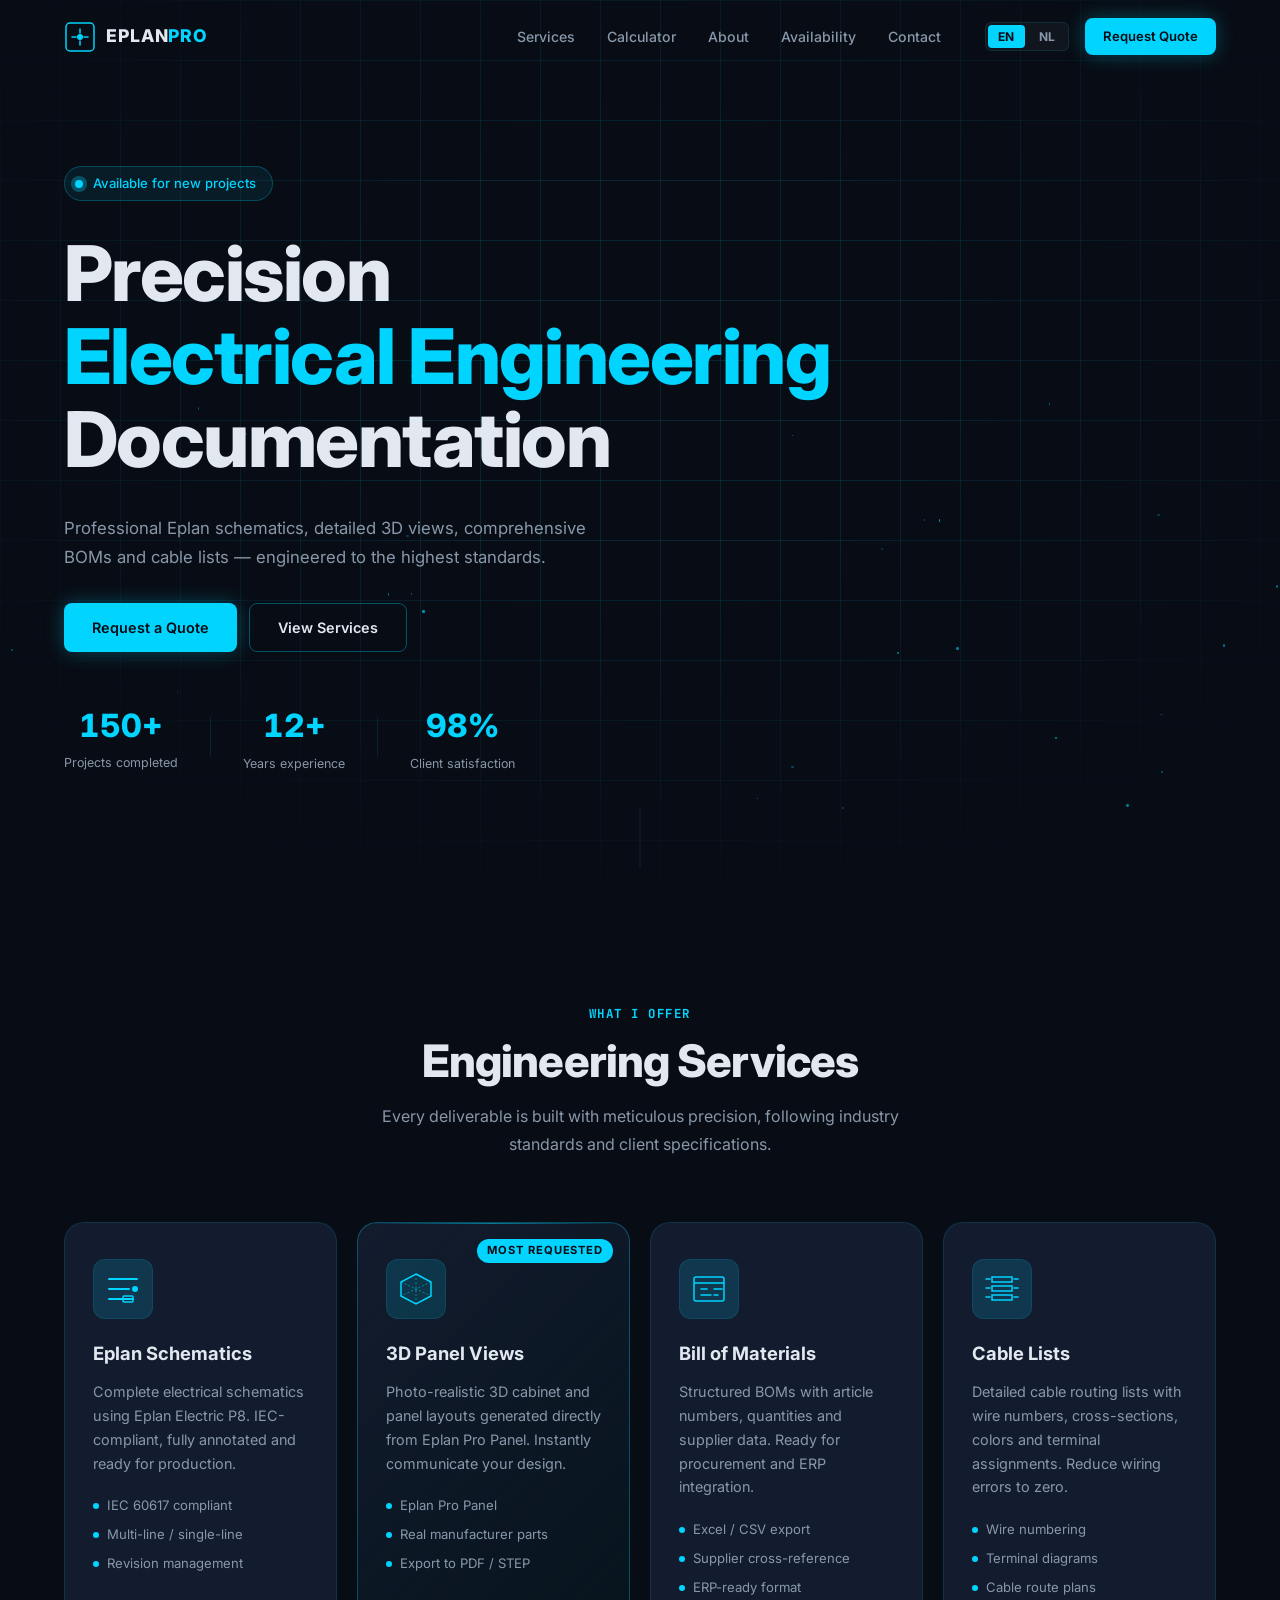
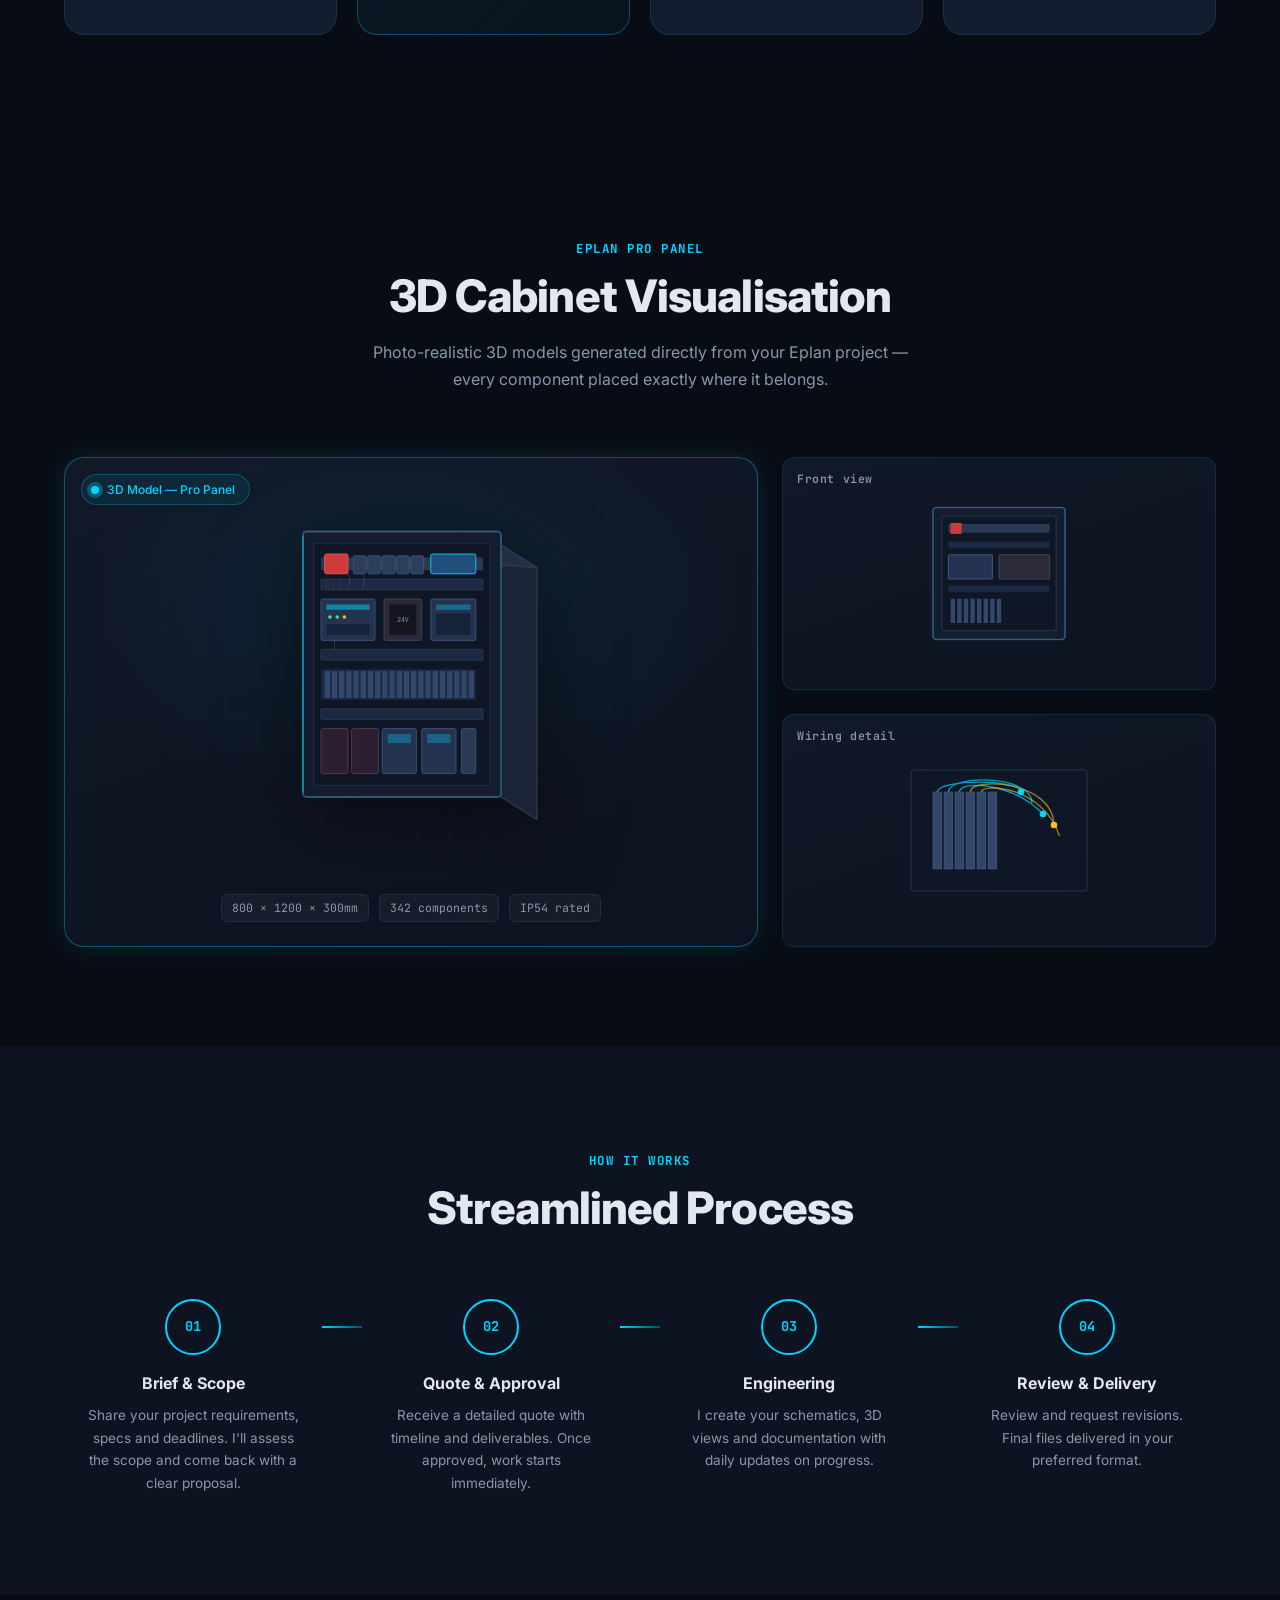
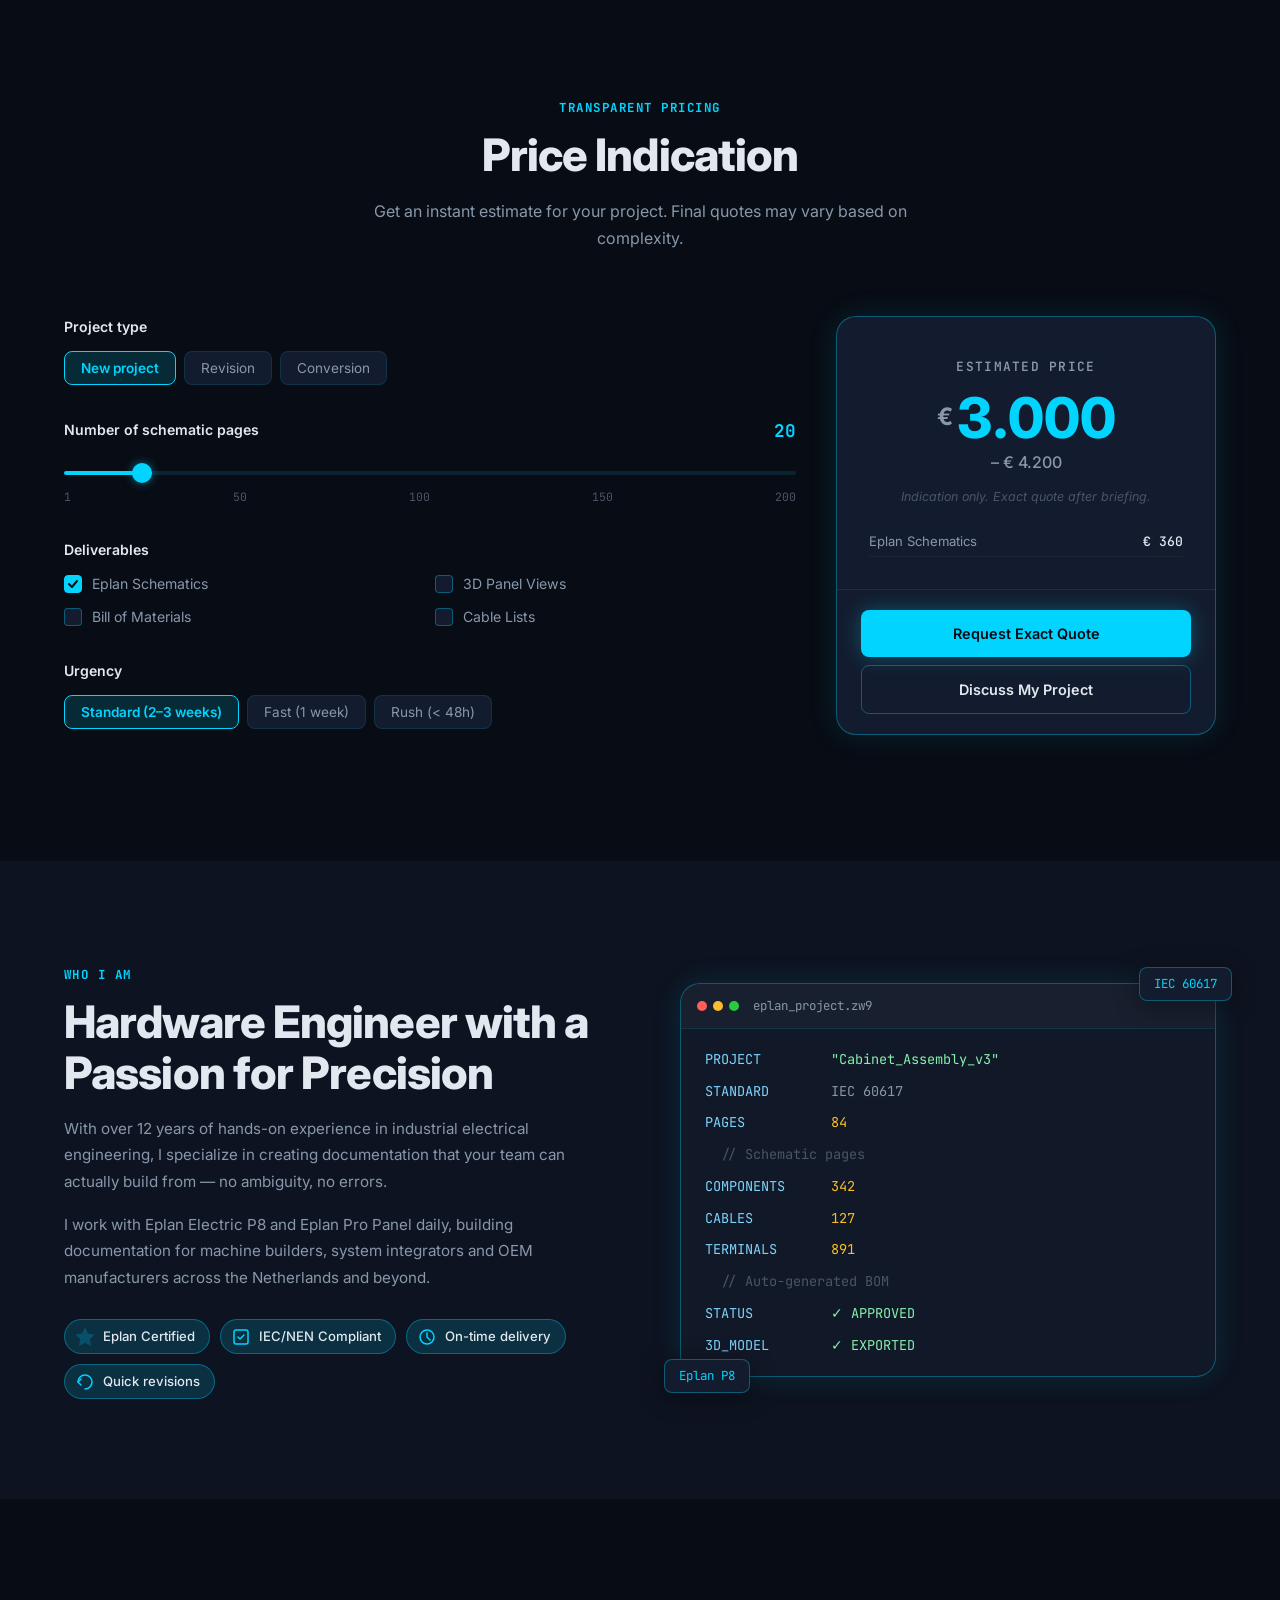
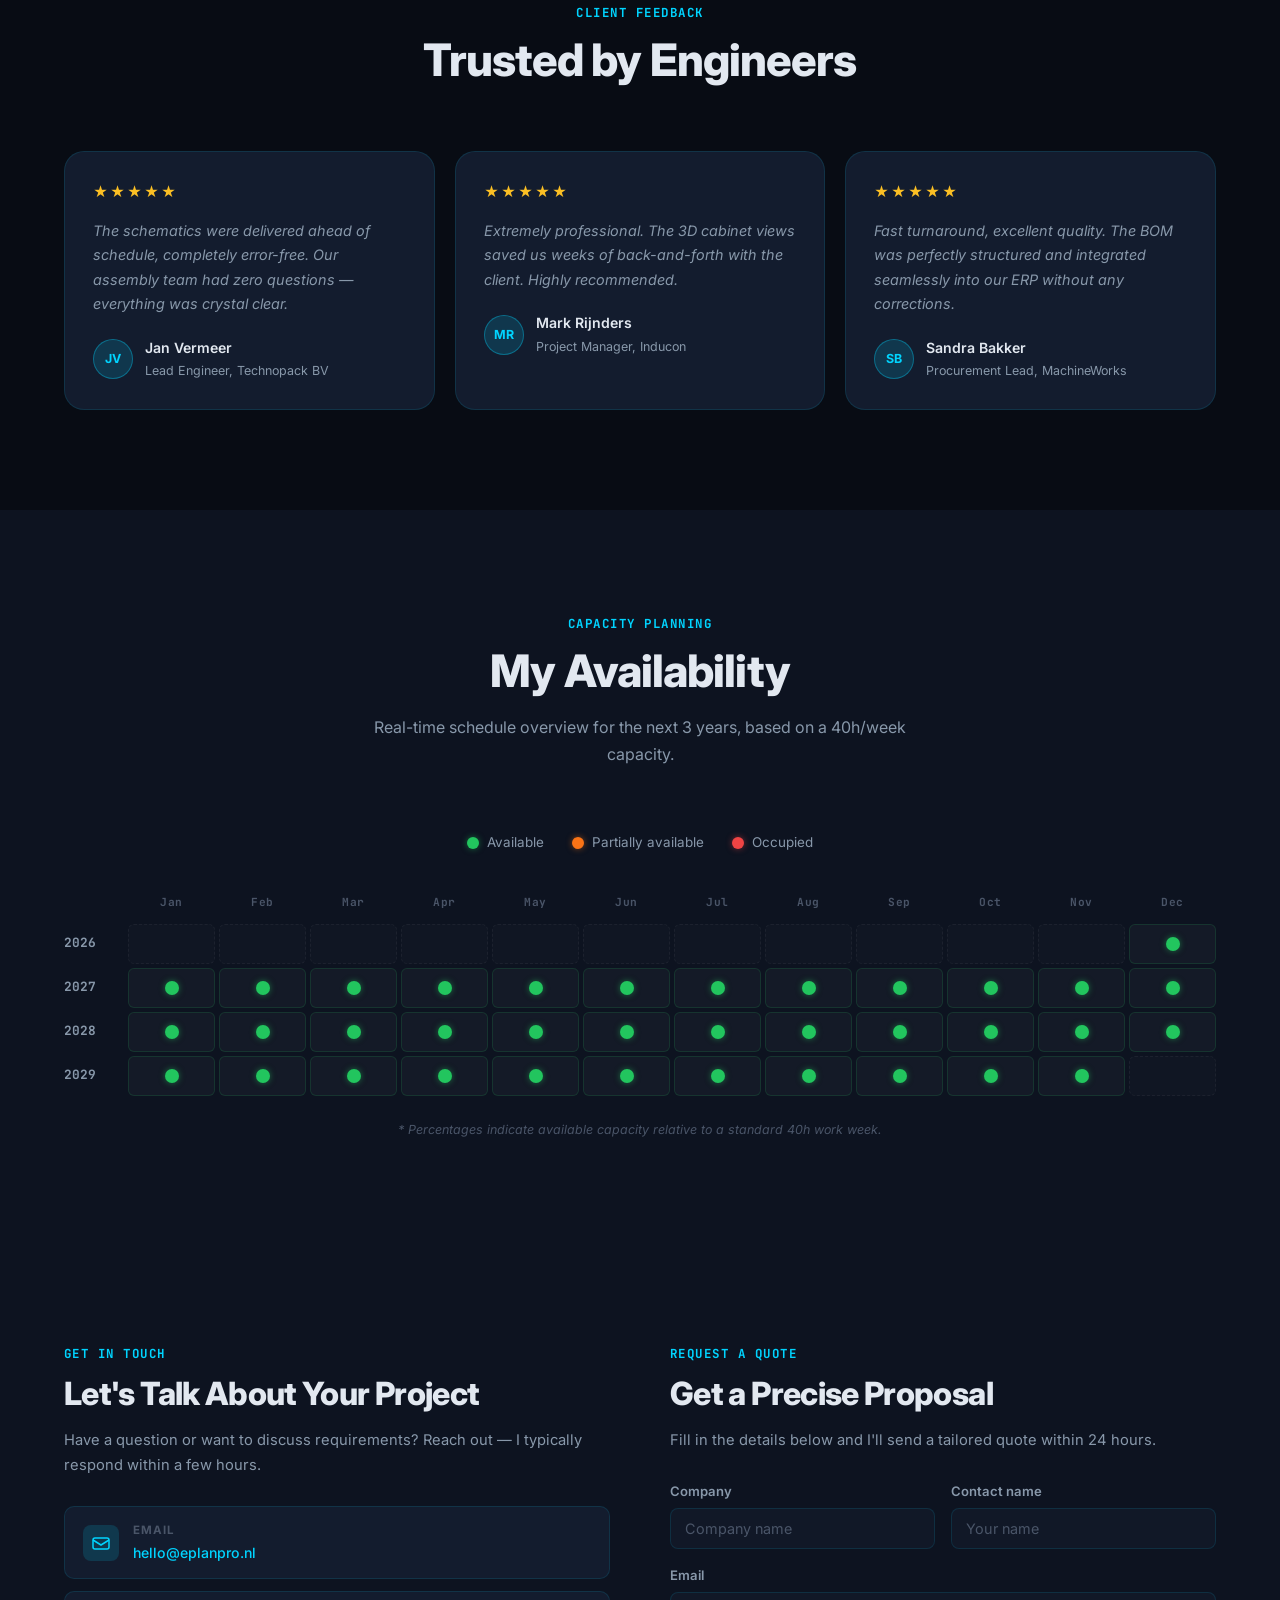
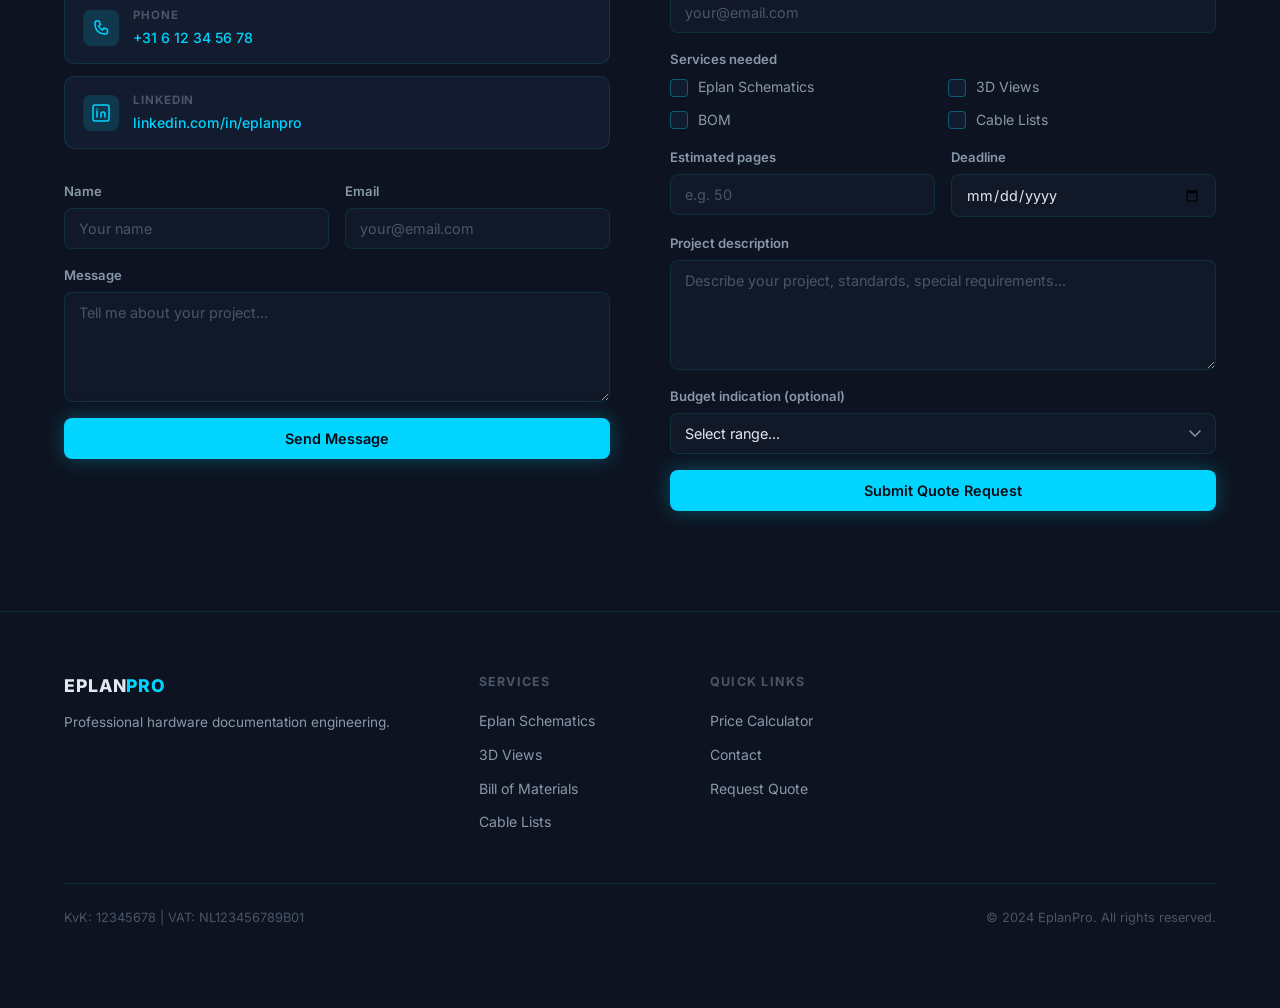
==== commit e241d945: "Simplify availability legend to labels only, no percentages" ====
--- a/index.html
+++ b/index.html
@@ -608,15 +608,15 @@
       <div class="avail-legend reveal">
         <div class="avail-legend__item">
           <span class="avail-dot avail-dot--green"></span>
-          <span data-en="Available (≥80% · 32–40h/wk)" data-nl="Beschikbaar (≥80% · 32–40u/wk)">Available (≥80% · 32–40h/wk)</span>
+          <span data-en="Available" data-nl="Beschikbaar">Available</span>
         </div>
         <div class="avail-legend__item">
           <span class="avail-dot avail-dot--orange"></span>
-          <span data-en="Partial (40–79% · 16–31h/wk)" data-nl="Gedeeltelijk (40–79% · 16–31u/wk)">Partial (40–79% · 16–31h/wk)</span>
+          <span data-en="Partially available" data-nl="Gedeeltelijk beschikbaar">Partially available</span>
         </div>
         <div class="avail-legend__item">
           <span class="avail-dot avail-dot--red"></span>
-          <span data-en="Occupied (&lt;40% · &lt;16h/wk)" data-nl="Bezet (&lt;40% · &lt;16u/wk)">Occupied (&lt;40% · &lt;16h/wk)</span>
+          <span data-en="Occupied" data-nl="Bezet">Occupied</span>
         </div>
       </div>
 
--- a/styles.css
+++ b/styles.css
@@ -1432,56 +1432,34 @@
 }
 
 .avail-grid__empty {
-  min-height: 64px;
+  min-height: 40px;
   background: rgba(255,255,255,0.015);
   border: 1px dashed rgba(255,255,255,0.05);
   border-radius: 6px;
 }
 
-/* Month cells */
+/* Month cells — dot only */
 .avail-month {
-  min-height: 64px;
+  min-height: 40px;
   border-radius: 6px;
   display: flex;
-  flex-direction: column;
   align-items: center;
   justify-content: center;
-  gap: 3px;
   position: relative;
-  transition: transform var(--transition), box-shadow var(--transition), filter var(--transition);
+  transition: transform var(--transition), box-shadow var(--transition);
   border: 1px solid transparent;
   cursor: default;
-}
-
-.avail-month--green {
-  background: rgba(34, 197, 94, 0.12);
-  border-color: rgba(34, 197, 94, 0.2);
-}
-
-.avail-month--orange {
-  background: rgba(249, 115, 22, 0.12);
-  border-color: rgba(249, 115, 22, 0.2);
-}
-
-.avail-month--red {
-  background: rgba(239, 68, 68, 0.12);
-  border-color: rgba(239, 68, 68, 0.2);
-}
-
-.avail-month__pct {
-  font-size: 0.75rem;
-  font-weight: 700;
-  font-family: var(--mono);
-}
-
-.avail-month--green  .avail-month__pct { color: #4ade80; }
-.avail-month--orange .avail-month__pct { color: #fb923c; }
-.avail-month--red    .avail-month__pct { color: #f87171; }
-
-.avail-month__hrs {
-  font-size: 0.65rem;
-  color: var(--text-dim);
-  font-family: var(--mono);
+  background: rgba(255,255,255,0.03);
+}
+
+.avail-month--green  { border-color: rgba(34,197,94,0.15); }
+.avail-month--orange { border-color: rgba(249,115,22,0.15); }
+.avail-month--red    { border-color: rgba(239,68,68,0.15); }
+
+/* Make the dot inside cells slightly larger */
+.avail-month .avail-dot {
+  width: 14px;
+  height: 14px;
 }
 
 .avail-month__edit-icon {
@@ -1737,7 +1715,7 @@
   .avail-grid {
     grid-template-columns: 48px repeat(12, minmax(36px, 1fr));
   }
-  .avail-month { min-height: 52px; }
+  .avail-month { min-height: 36px; }
   .avail-month__hrs { display: none; }
 }
 
@@ -1746,8 +1724,8 @@
     grid-template-columns: 40px repeat(12, minmax(28px, 1fr));
     gap: 3px;
   }
-  .avail-month { min-height: 40px; border-radius: 4px; }
-  .avail-month__pct { font-size: 0.62rem; }
+  .avail-month { min-height: 32px; border-radius: 4px; }
+  .avail-month .avail-dot { width: 10px; height: 10px; }
   .avail-grid__month-hdr { font-size: 0.58rem; padding-bottom: 4px; }
   .avail-legend { gap: 16px; }
   .avail-legend__item { font-size: 0.76rem; }
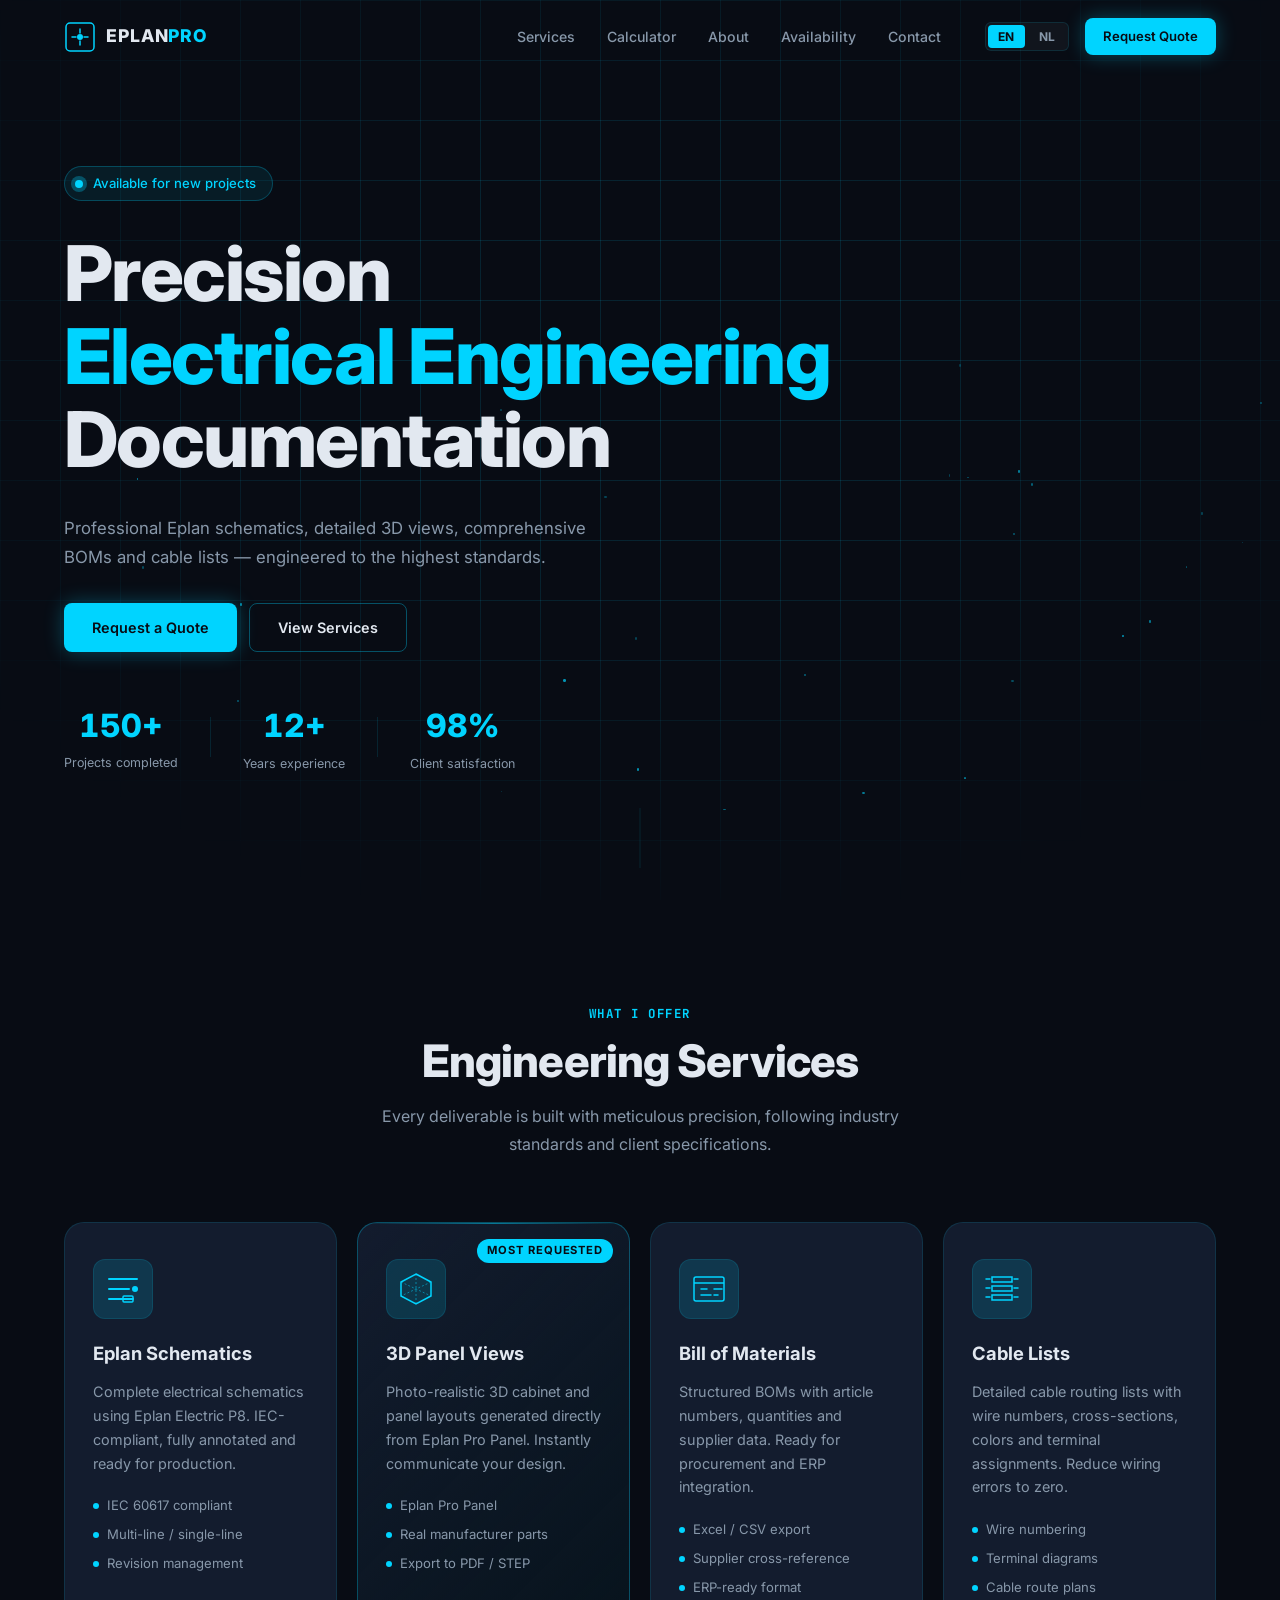
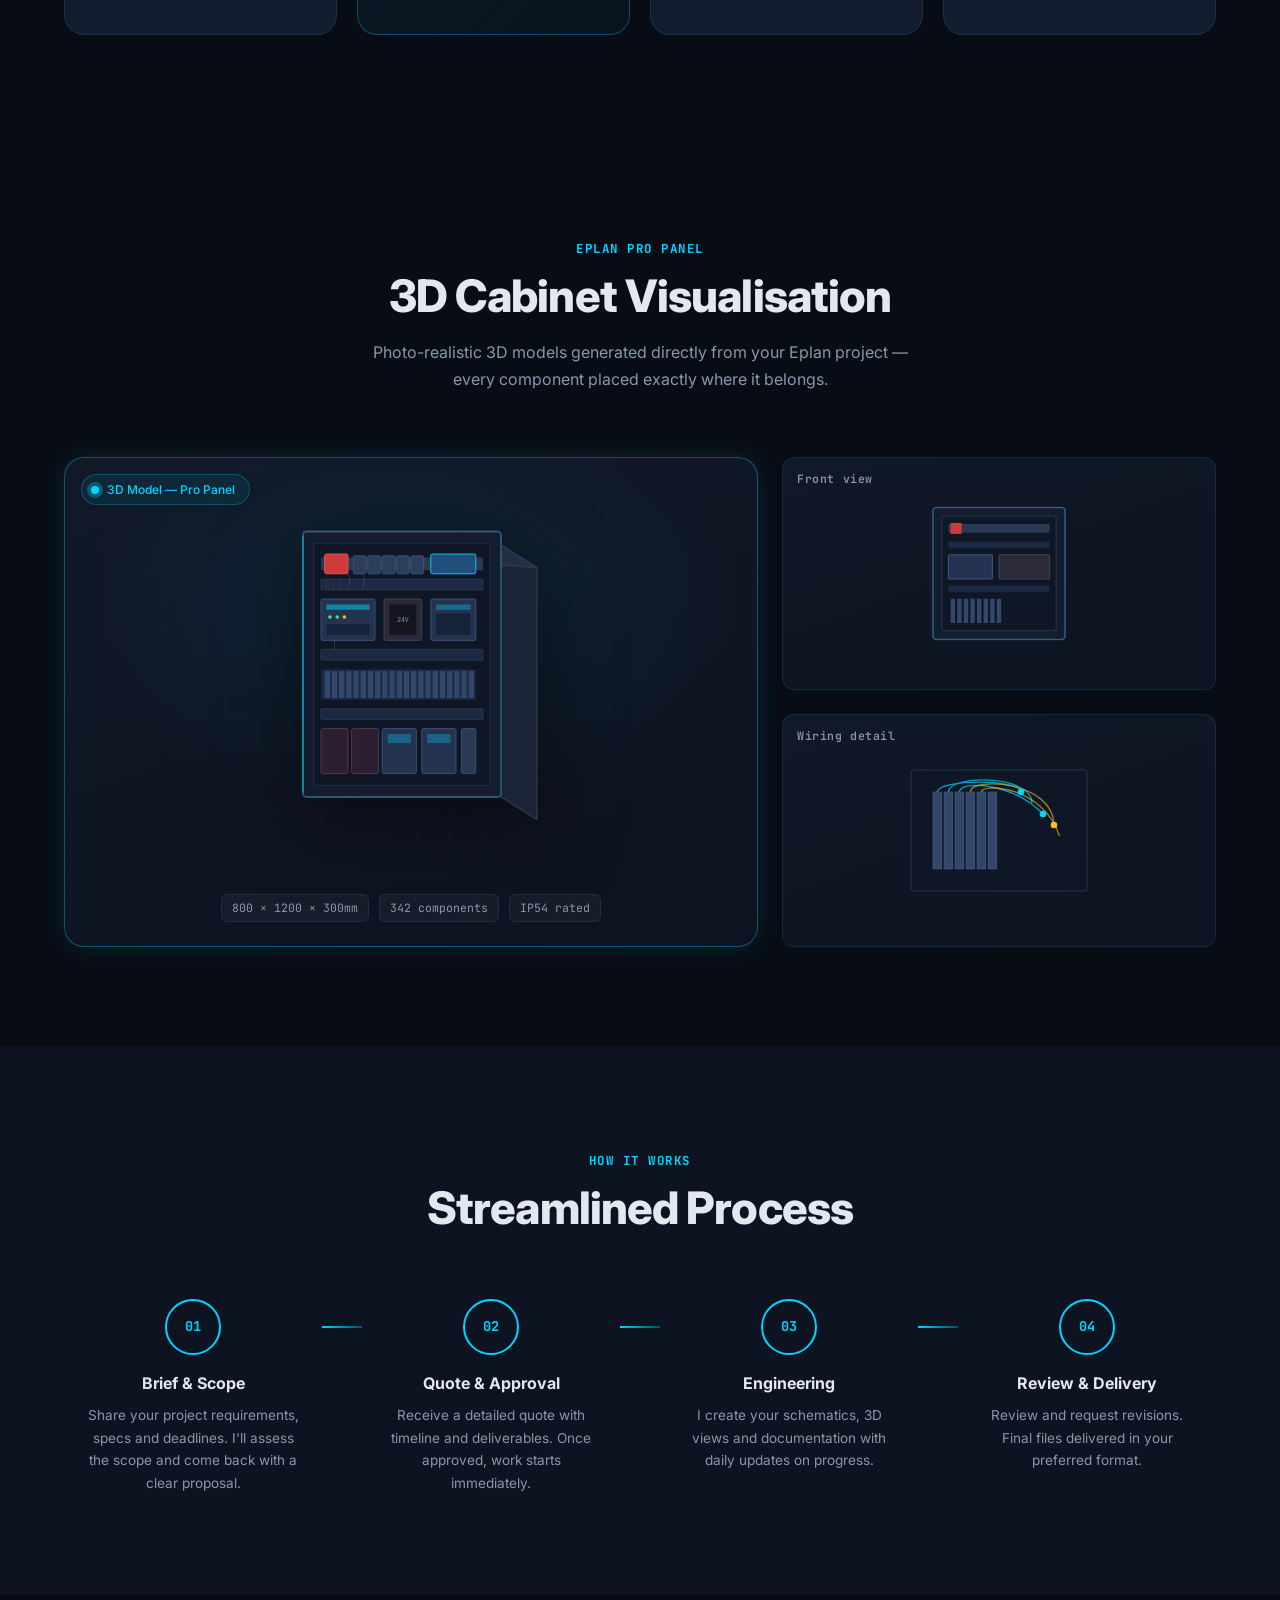
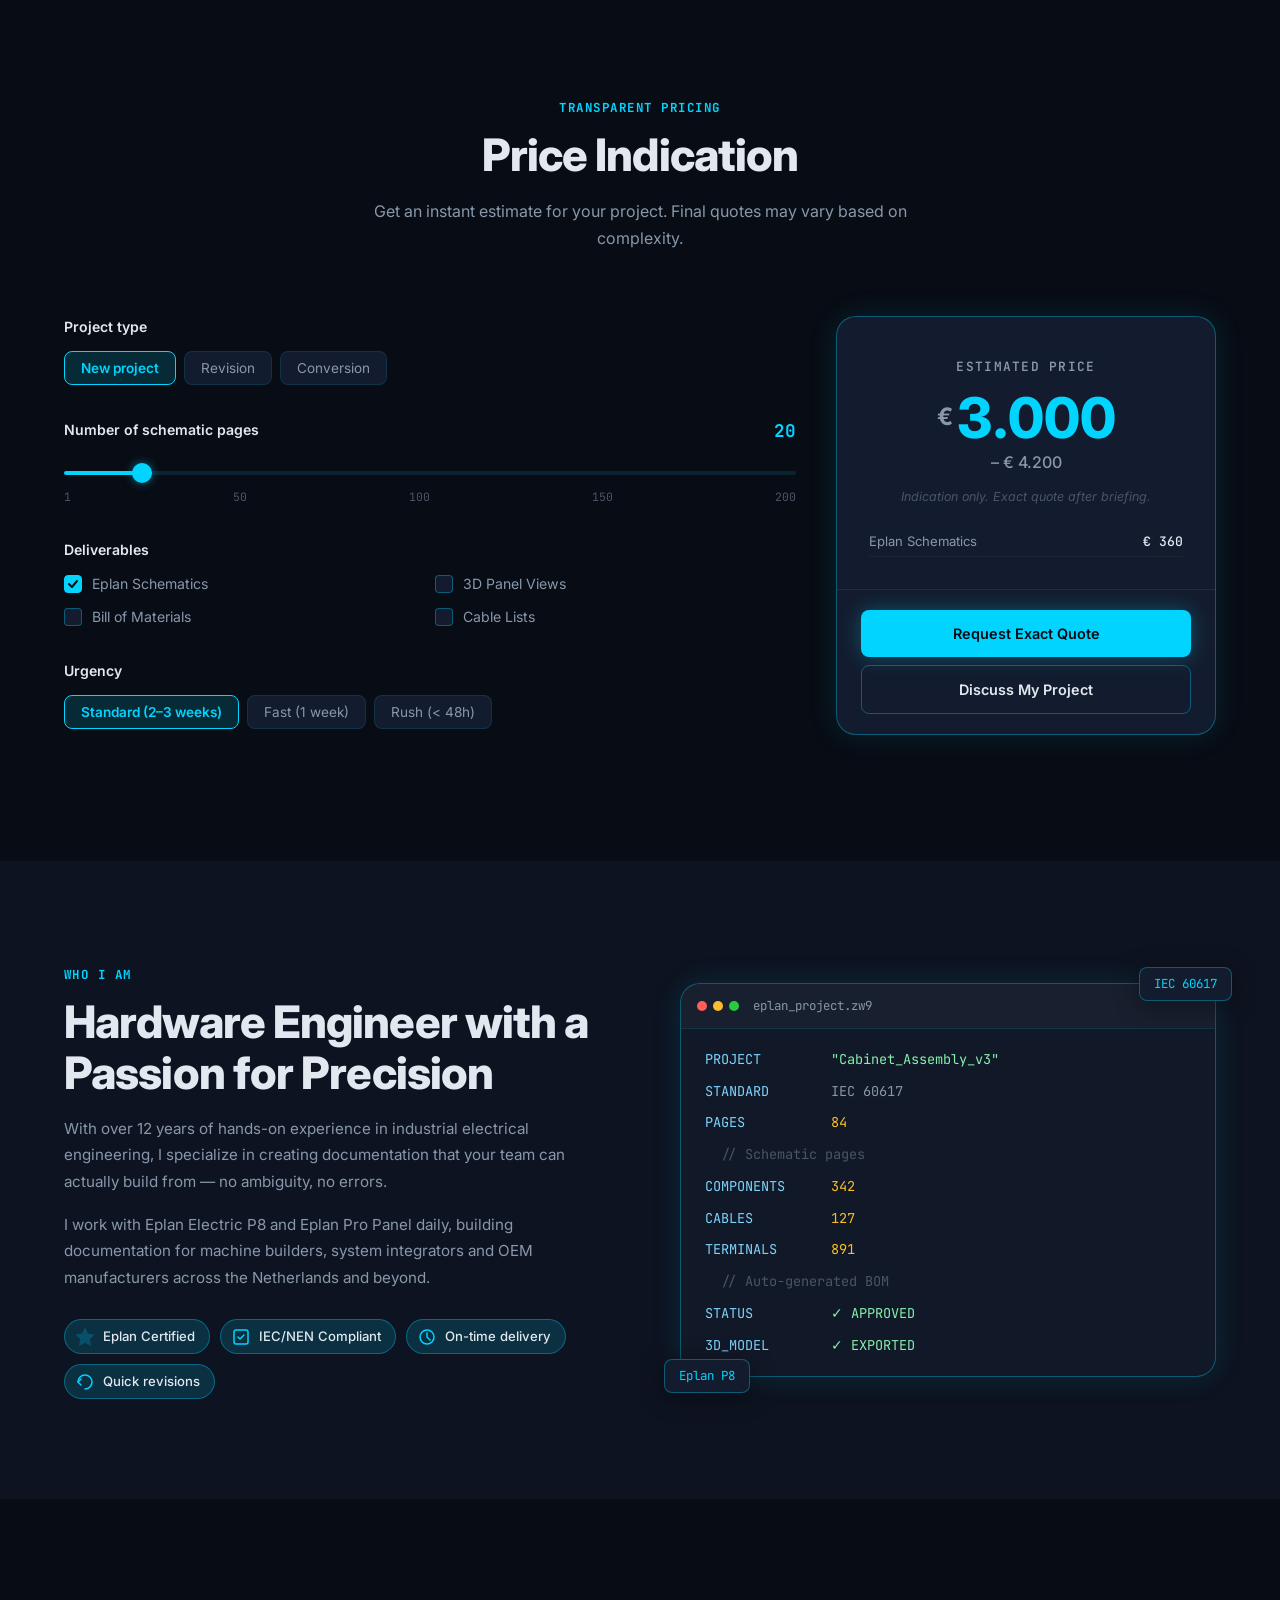
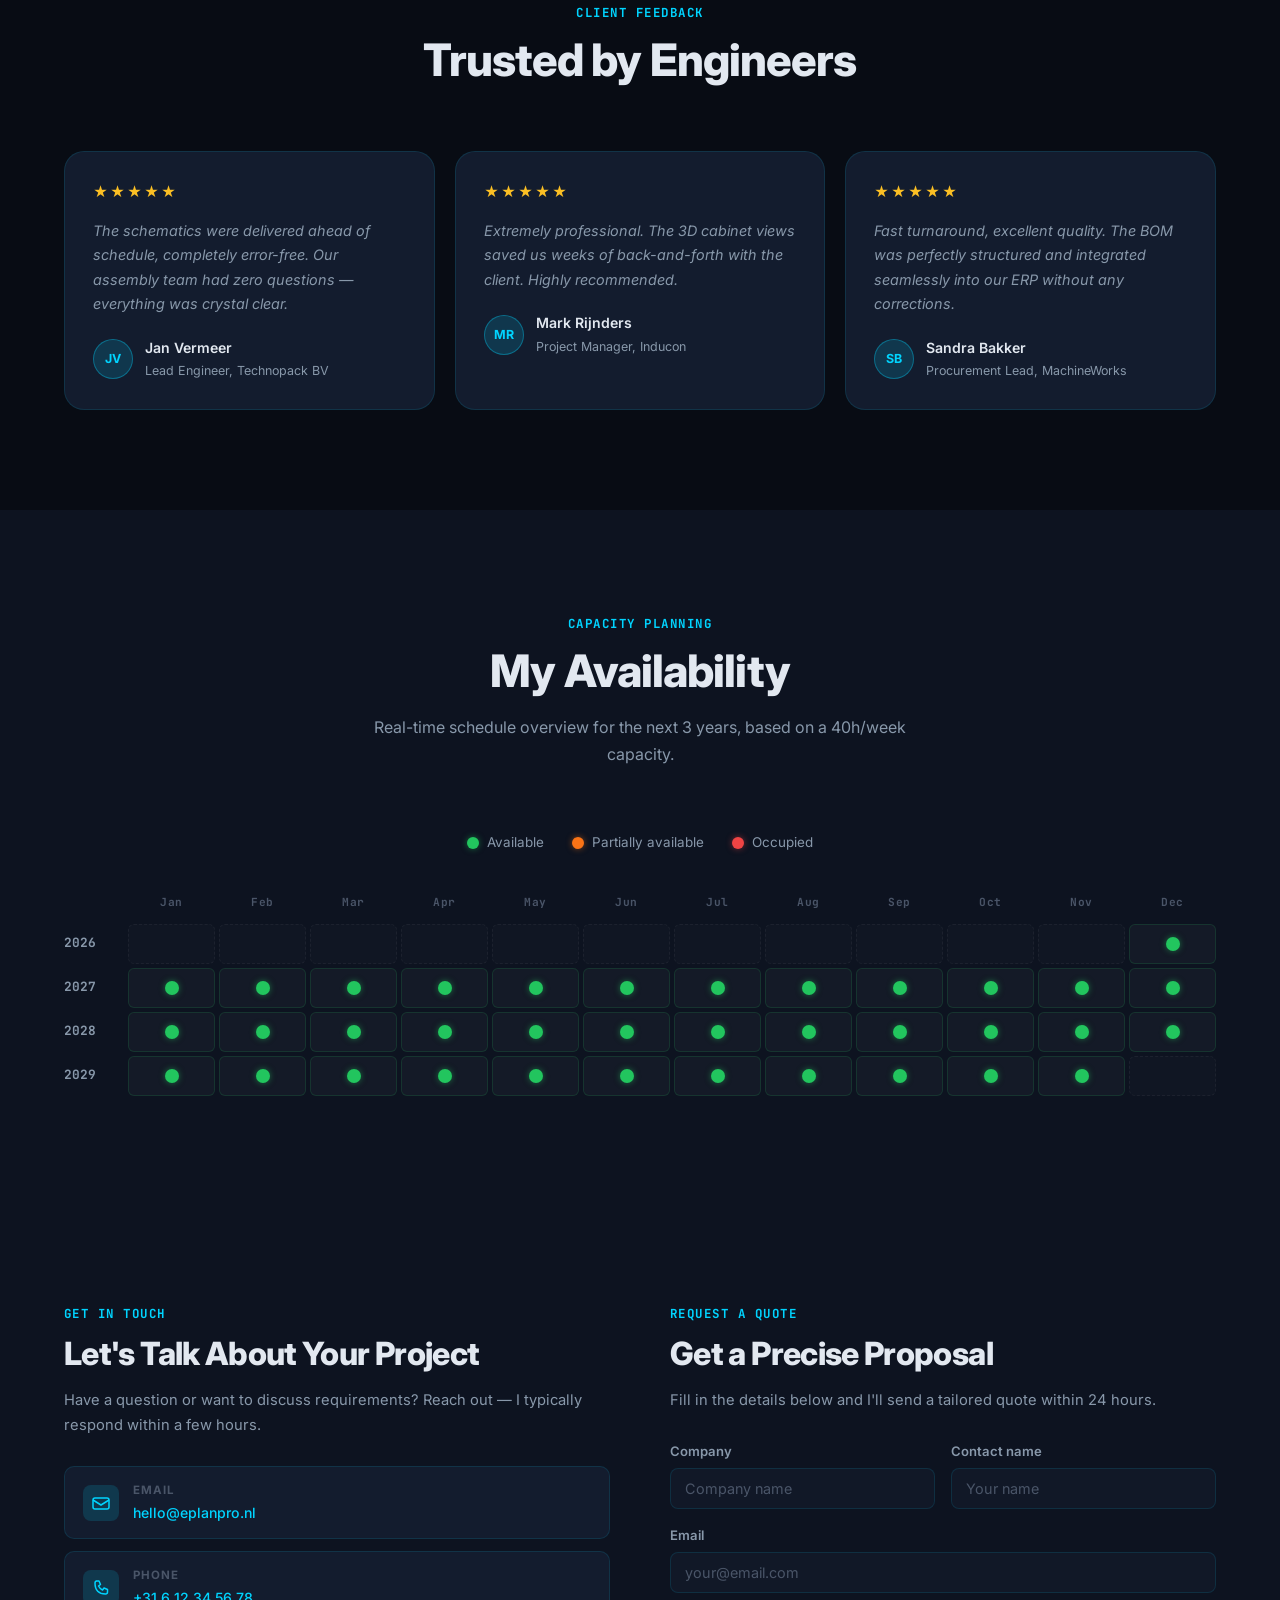
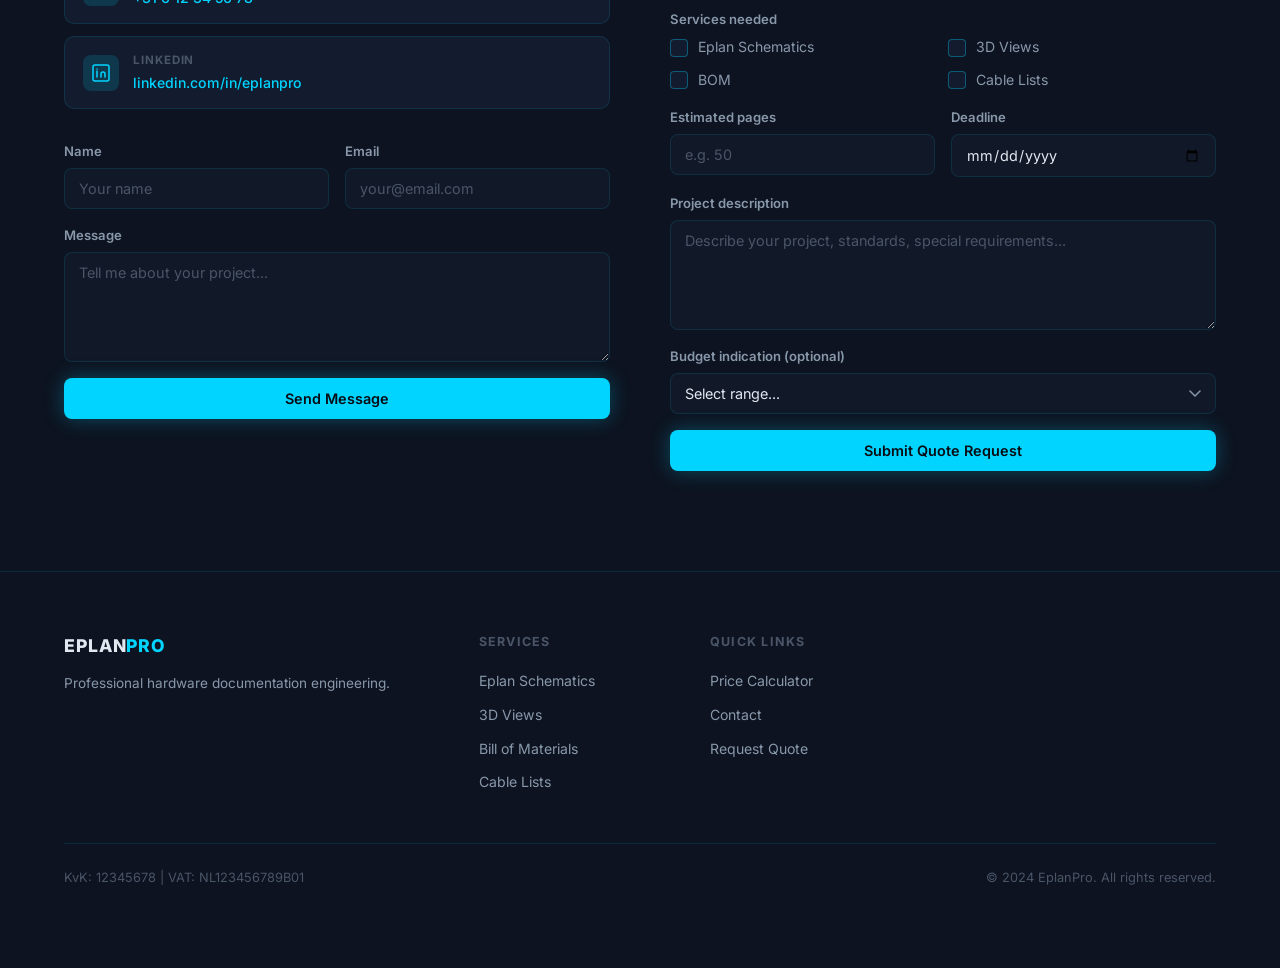
==== commit 136b10e0: "Remove availability footnote" ====
--- a/index.html
+++ b/index.html
@@ -622,7 +622,6 @@
 
       <div class="avail-calendar reveal" id="availCalendar"></div>
 
-      <p class="avail-note reveal" data-en="* Percentages indicate available capacity relative to a standard 40h work week." data-nl="* Percentages geven de beschikbare capaciteit aan ten opzichte van een standaard 40u werkweek.">* Percentages indicate available capacity relative to a standard 40h work week.</p>
     </div>
   </section>
 
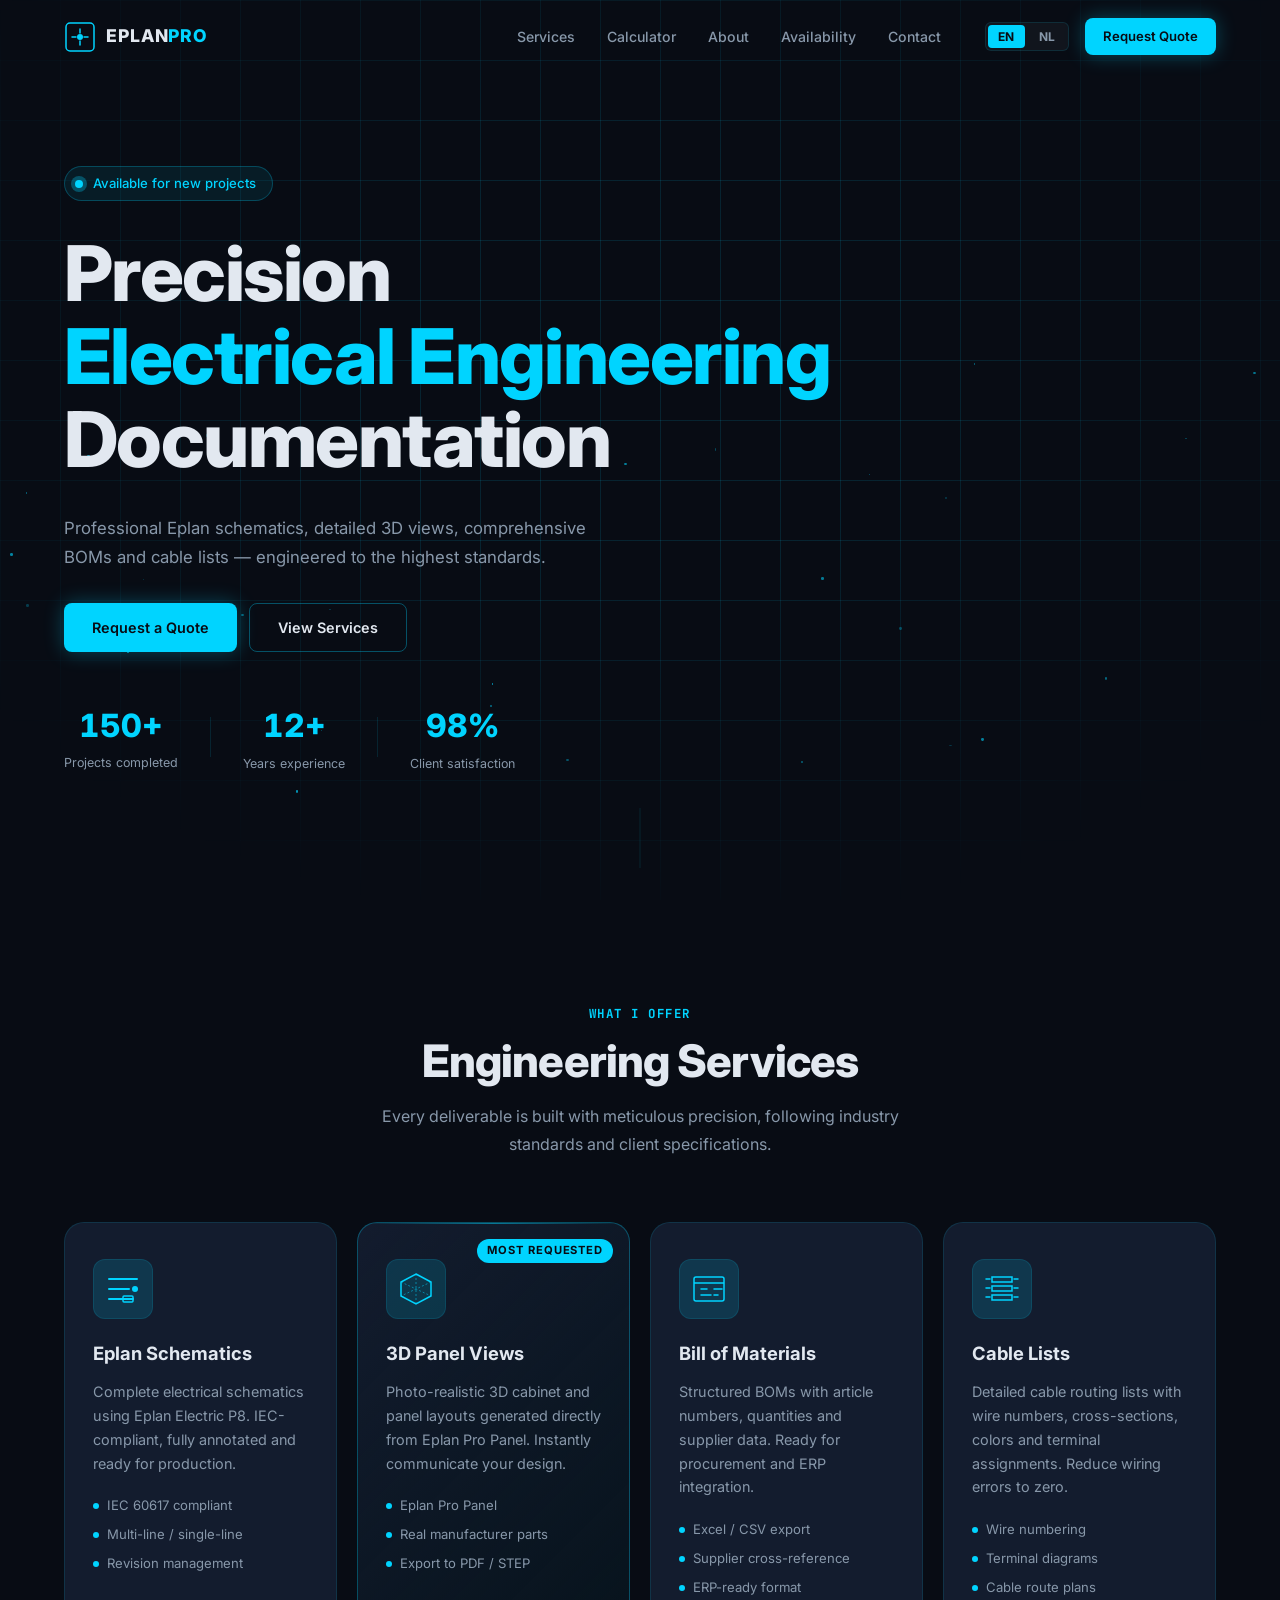
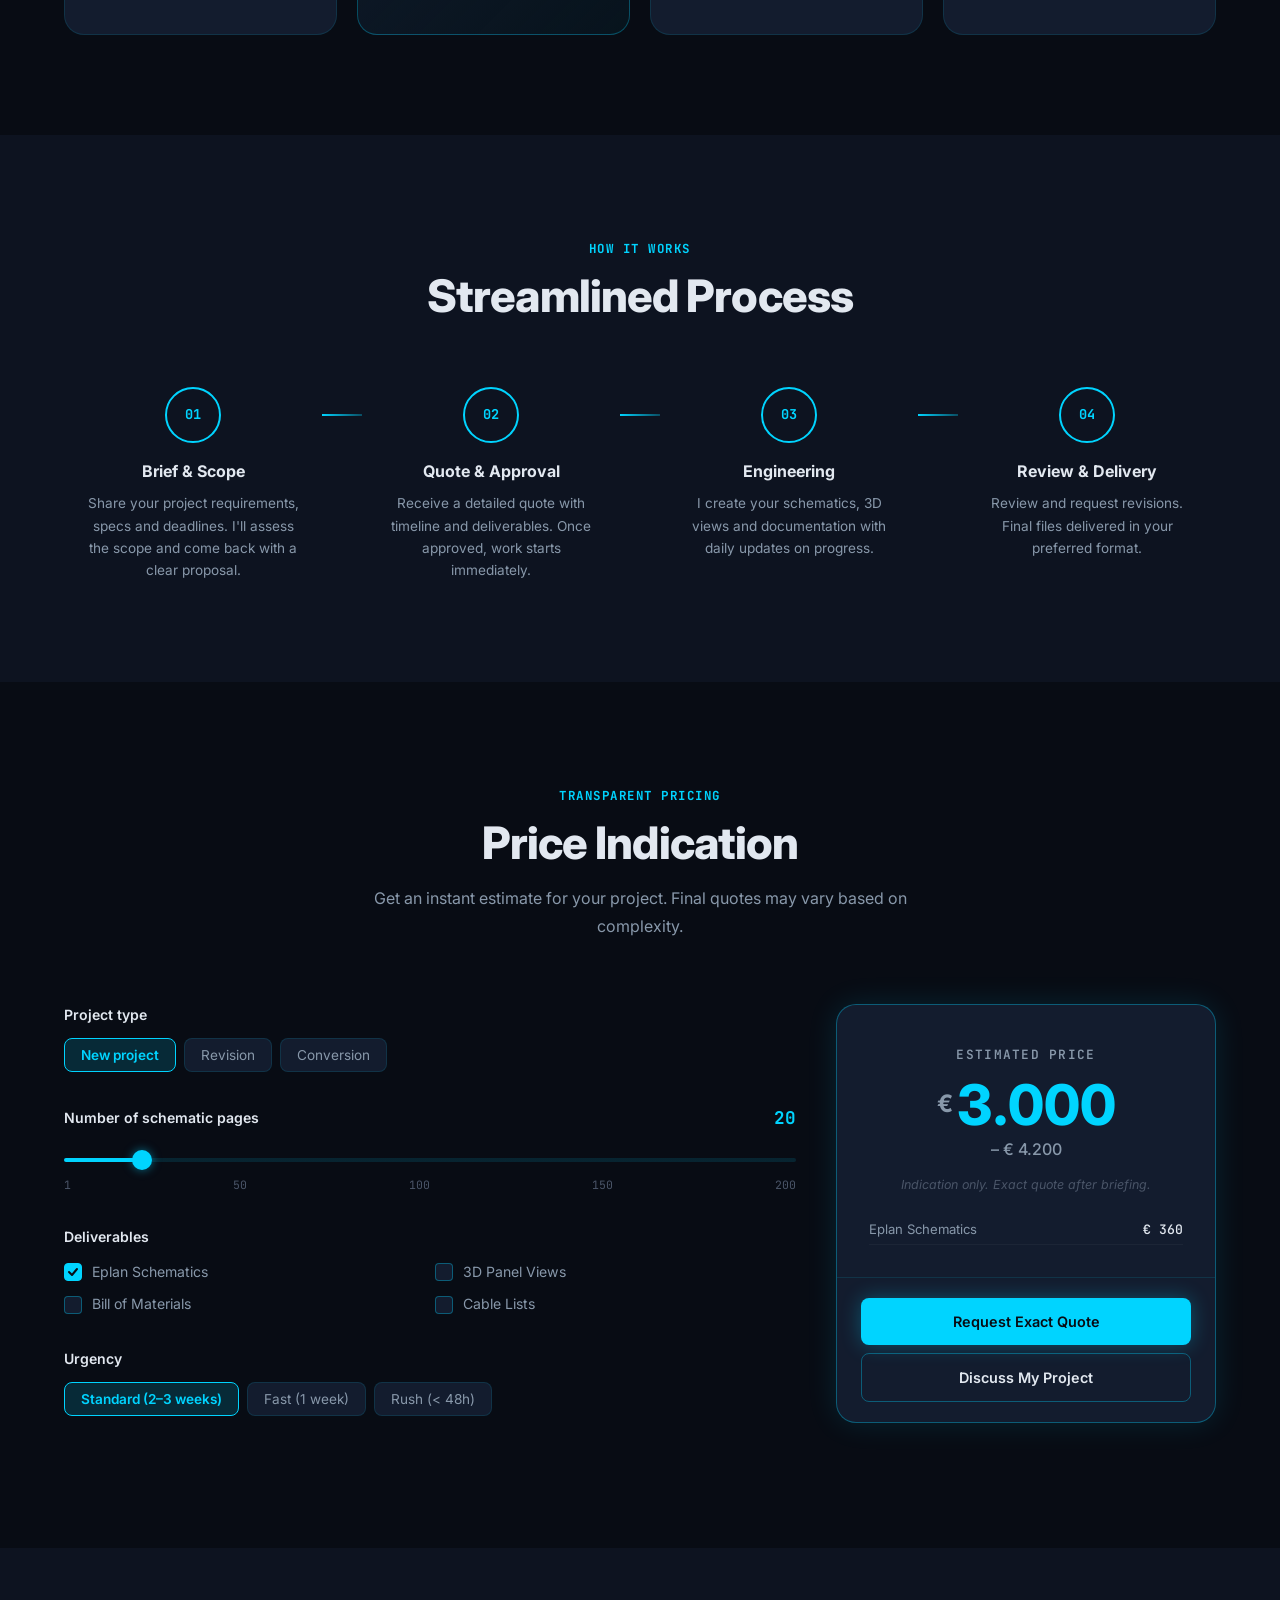
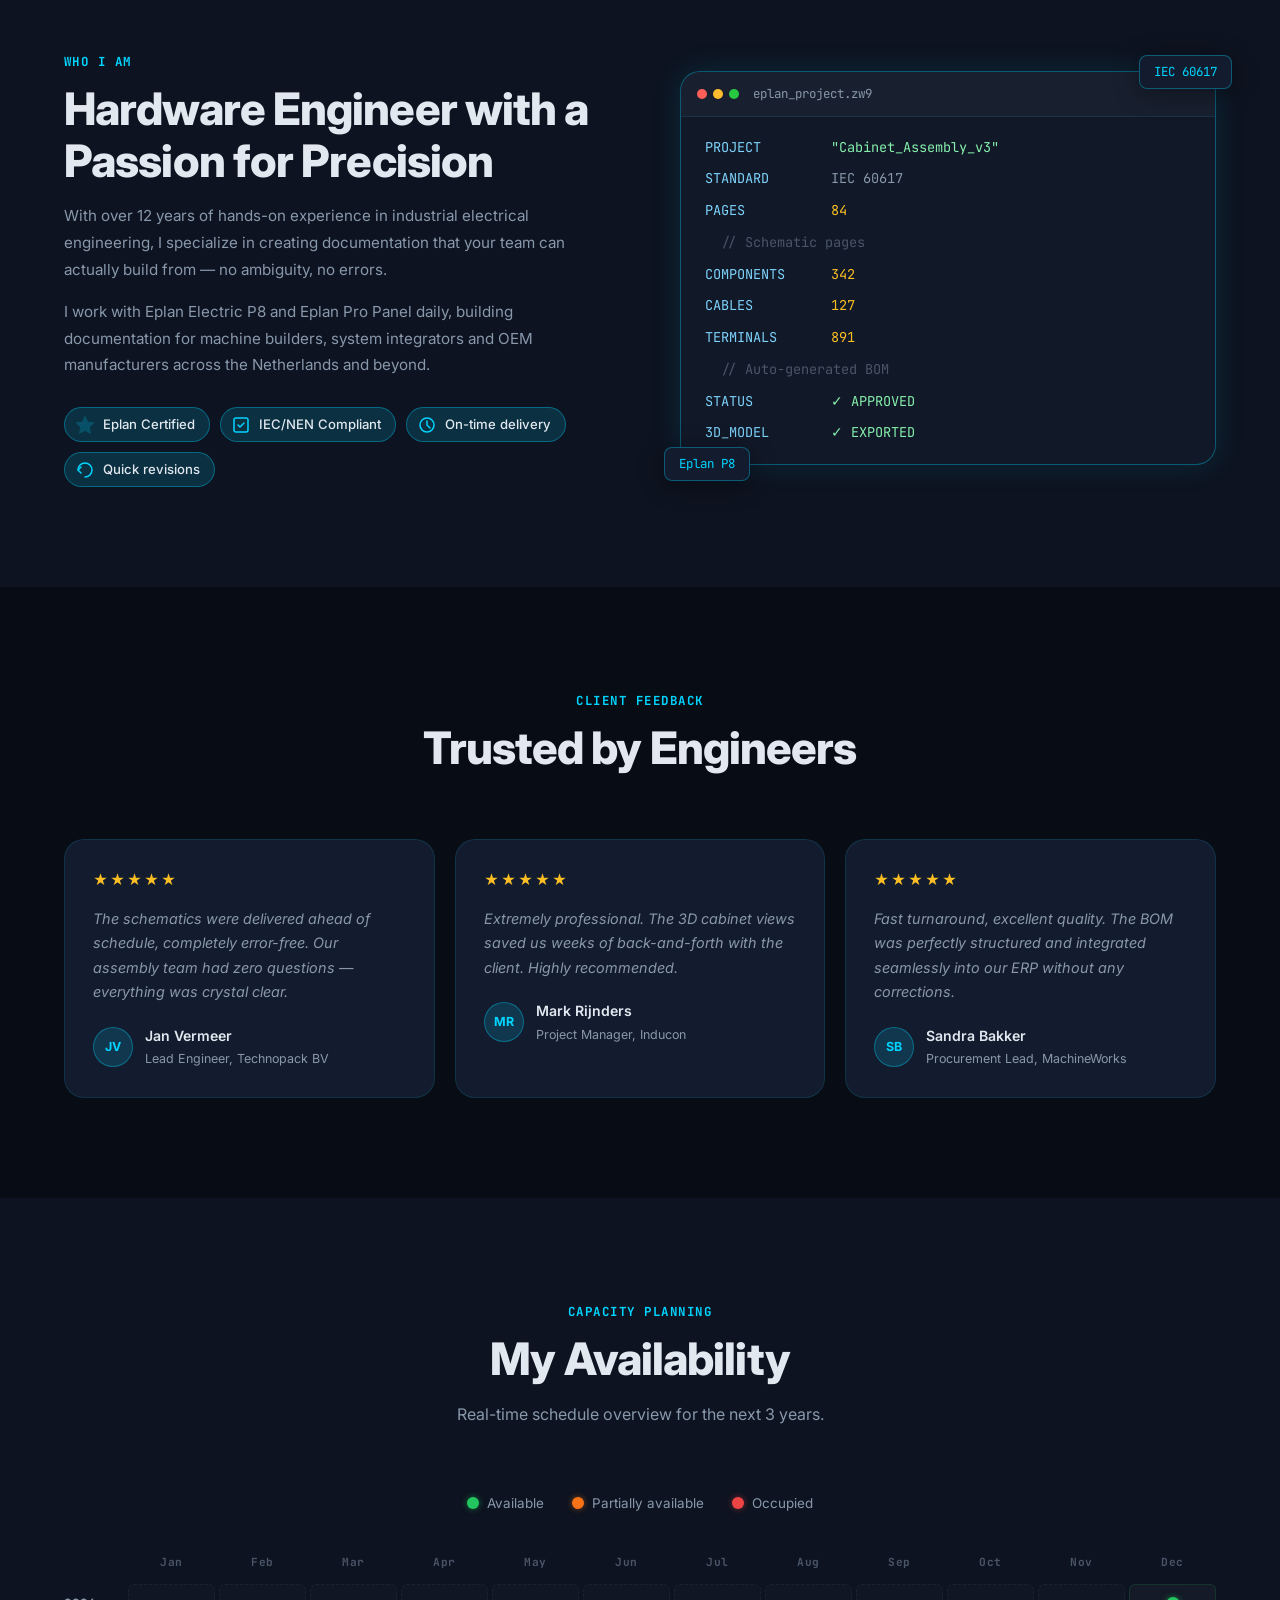
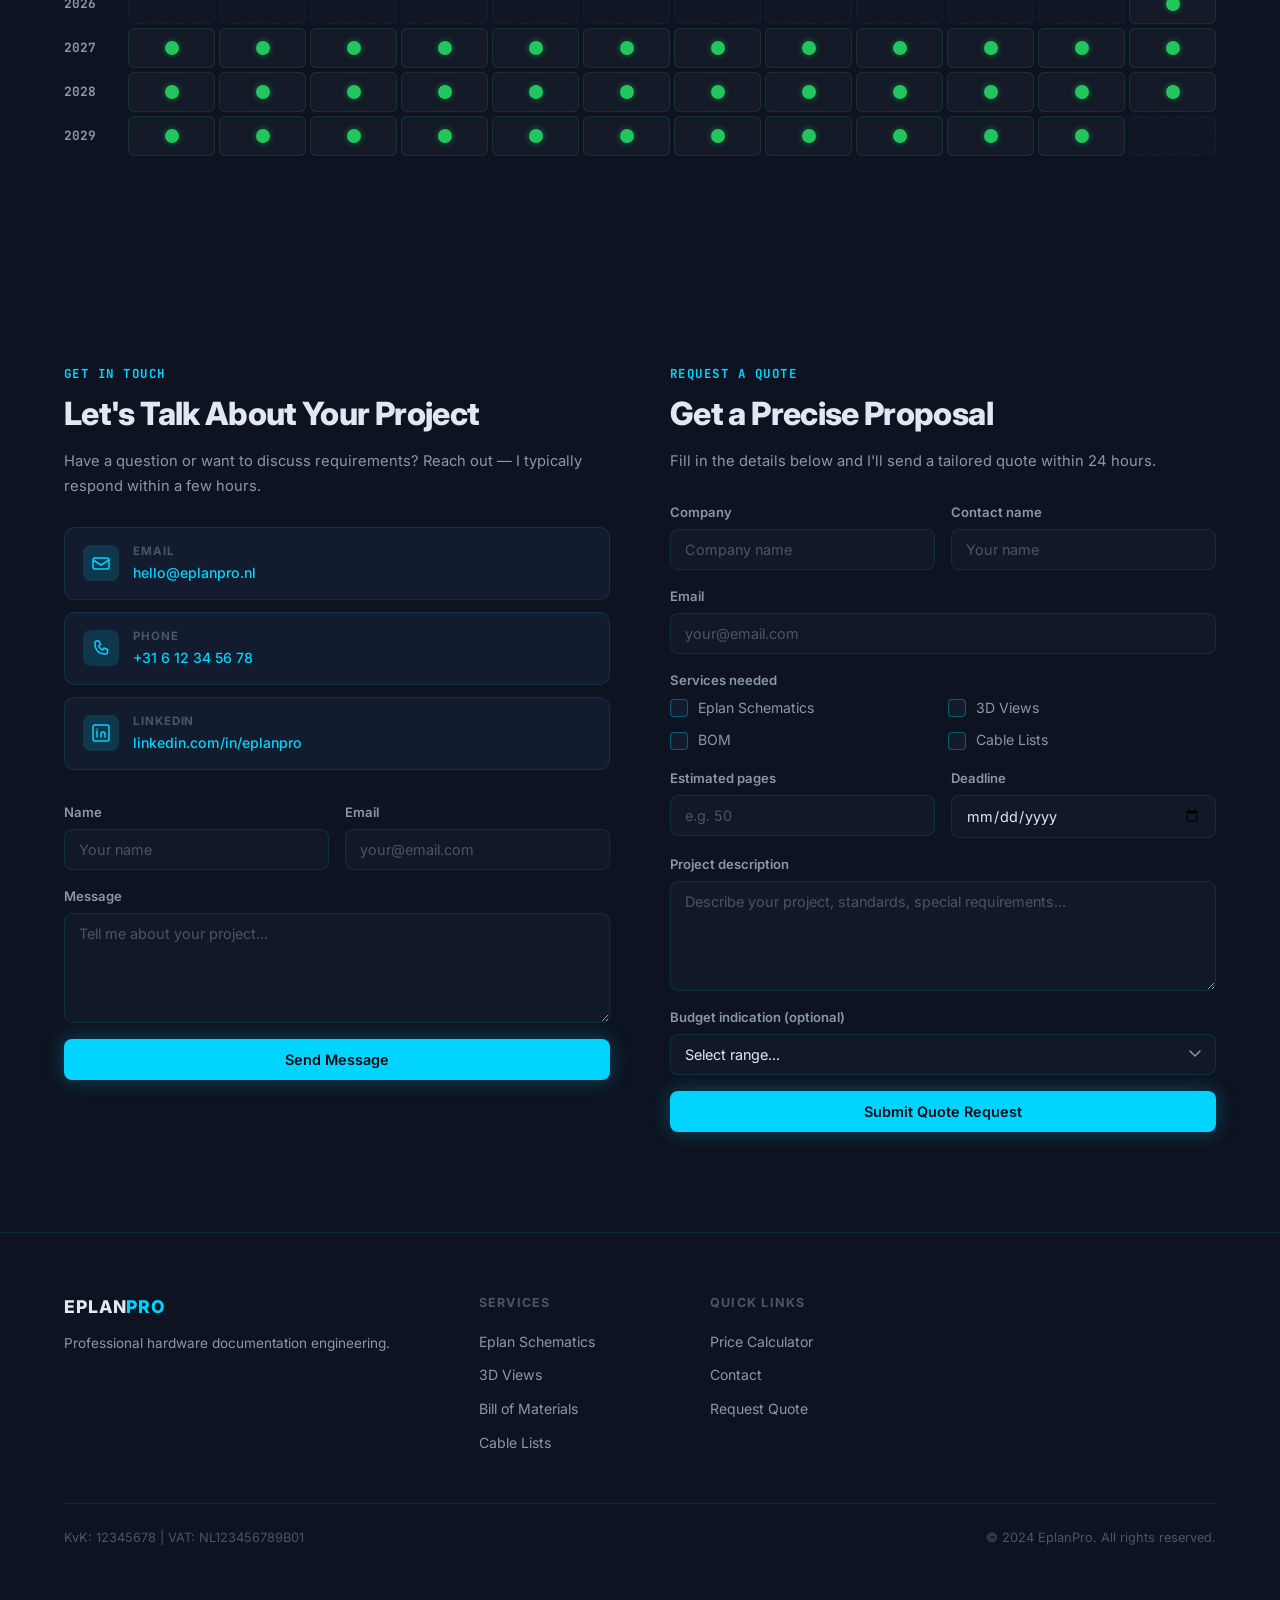
==== commit 4b4b018a: "Remove 3D showcase section and 40h capacity subtitle" ====
--- a/index.html
+++ b/index.html
@@ -52,7 +52,6 @@
   <div class="mobile-menu" id="mobileMenu">
     <ul>
       <li><a href="#services" class="mobile-link" data-en="Services" data-nl="Diensten">Services</a></li>
-      <li><a href="#showcase" class="mobile-link" data-en="3D Showcase" data-nl="3D Showcase">3D Showcase</a></li>
       <li><a href="#calculator" class="mobile-link" data-en="Calculator" data-nl="Calculator">Calculator</a></li>
       <li><a href="#availability" class="mobile-link" data-en="Availability" data-nl="Beschikbaarheid">Availability</a></li>
       <li><a href="#about" class="mobile-link" data-en="About" data-nl="Over mij">About</a></li>
@@ -196,8 +195,8 @@
     </div>
   </section>
 
-  <!-- 3D Showcase -->
-  <section class="section" id="showcase">
+  <!-- 3D Showcase (removed) -->
+  <section class="section" id="showcase" style="display:none">
     <div class="container">
       <div class="section__header reveal">
         <span class="section__tag" data-en="Eplan Pro Panel" data-nl="Eplan Pro Panel">Eplan Pro Panel</span>
@@ -602,7 +601,7 @@
       <div class="section__header reveal">
         <span class="section__tag" data-en="Capacity planning" data-nl="Capaciteitsplanning">Capacity planning</span>
         <h2 class="section__title" data-en="My Availability" data-nl="Mijn Beschikbaarheid">My Availability</h2>
-        <p class="section__sub" data-en="Real-time schedule overview for the next 3 years, based on a 40h/week capacity." data-nl="Realtime planning overzicht voor de komende 3 jaar, op basis van 40u/week capaciteit.">Real-time schedule overview for the next 3 years, based on a 40h/week capacity.</p>
+        <p class="section__sub" data-en="Real-time schedule overview for the next 3 years." data-nl="Realtime planning overzicht voor de komende 3 jaar.">Real-time schedule overview for the next 3 years.</p>
       </div>
 
       <div class="avail-legend reveal">
